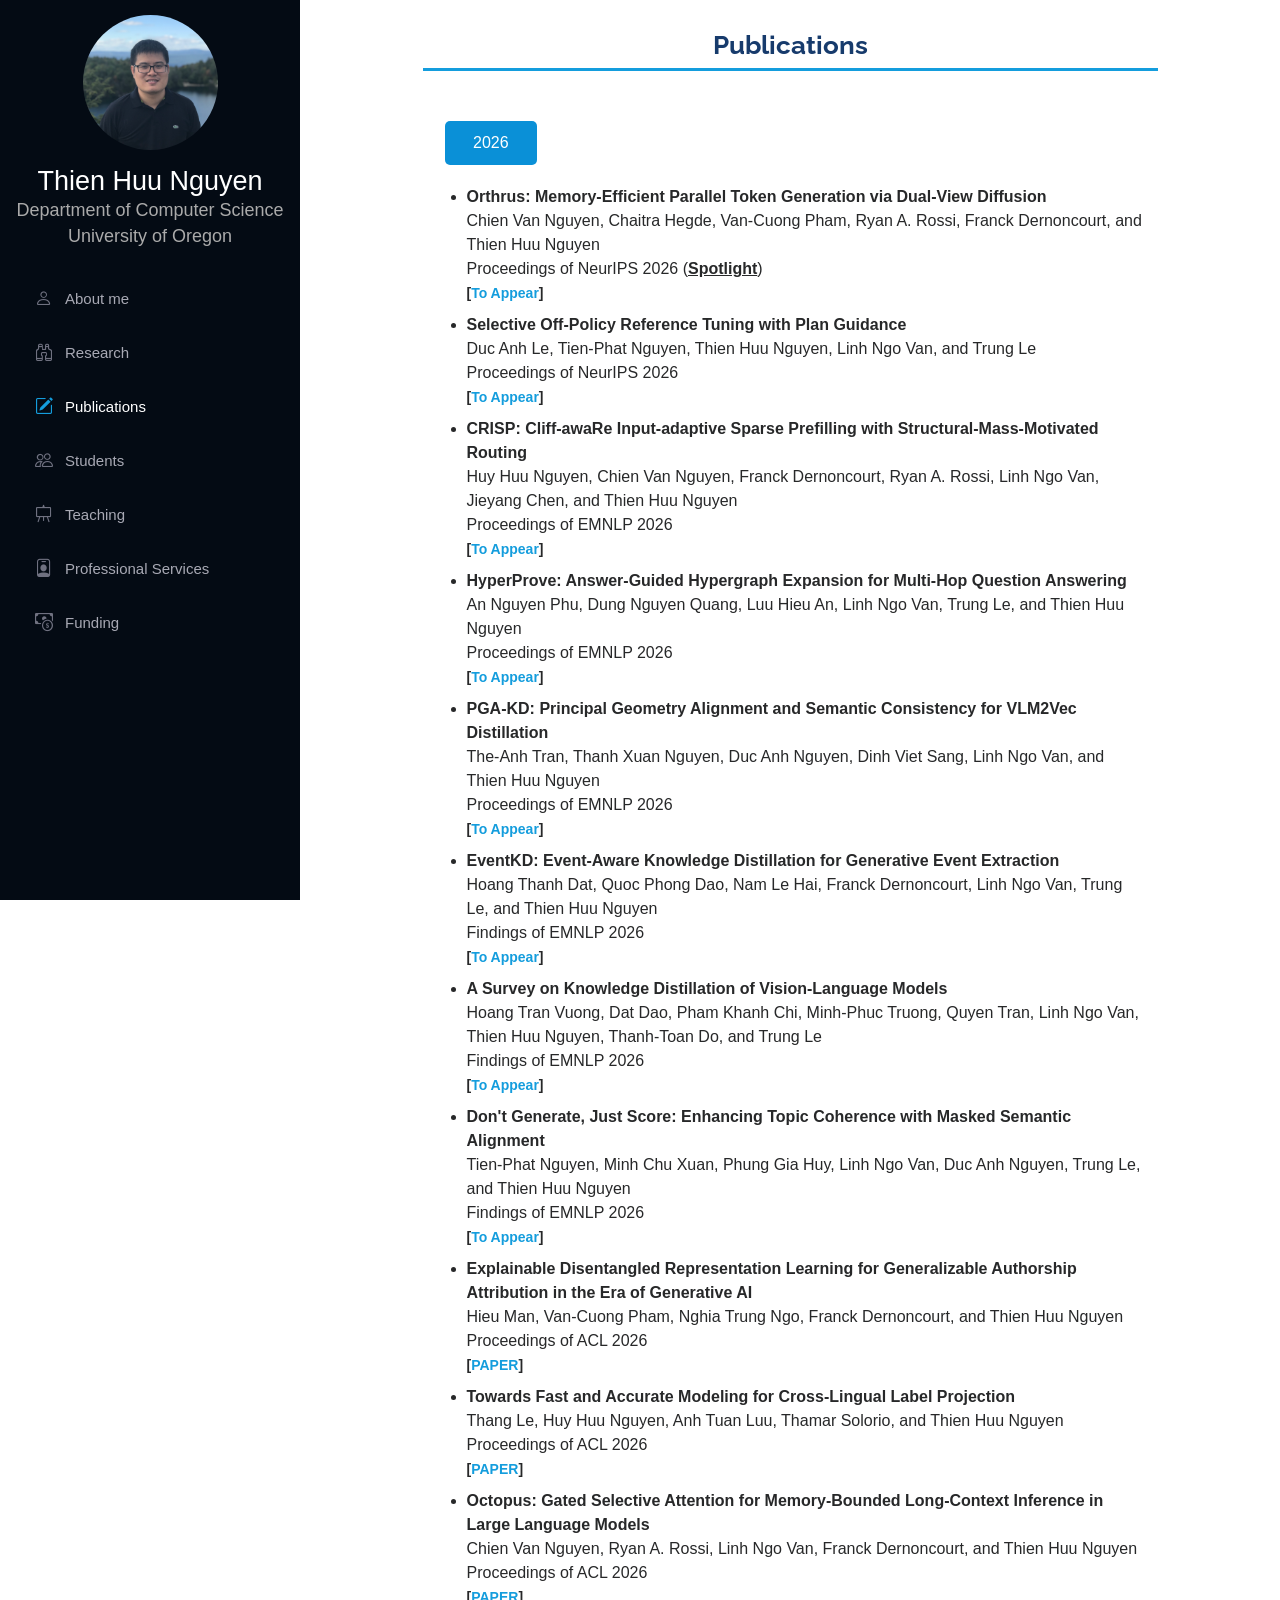
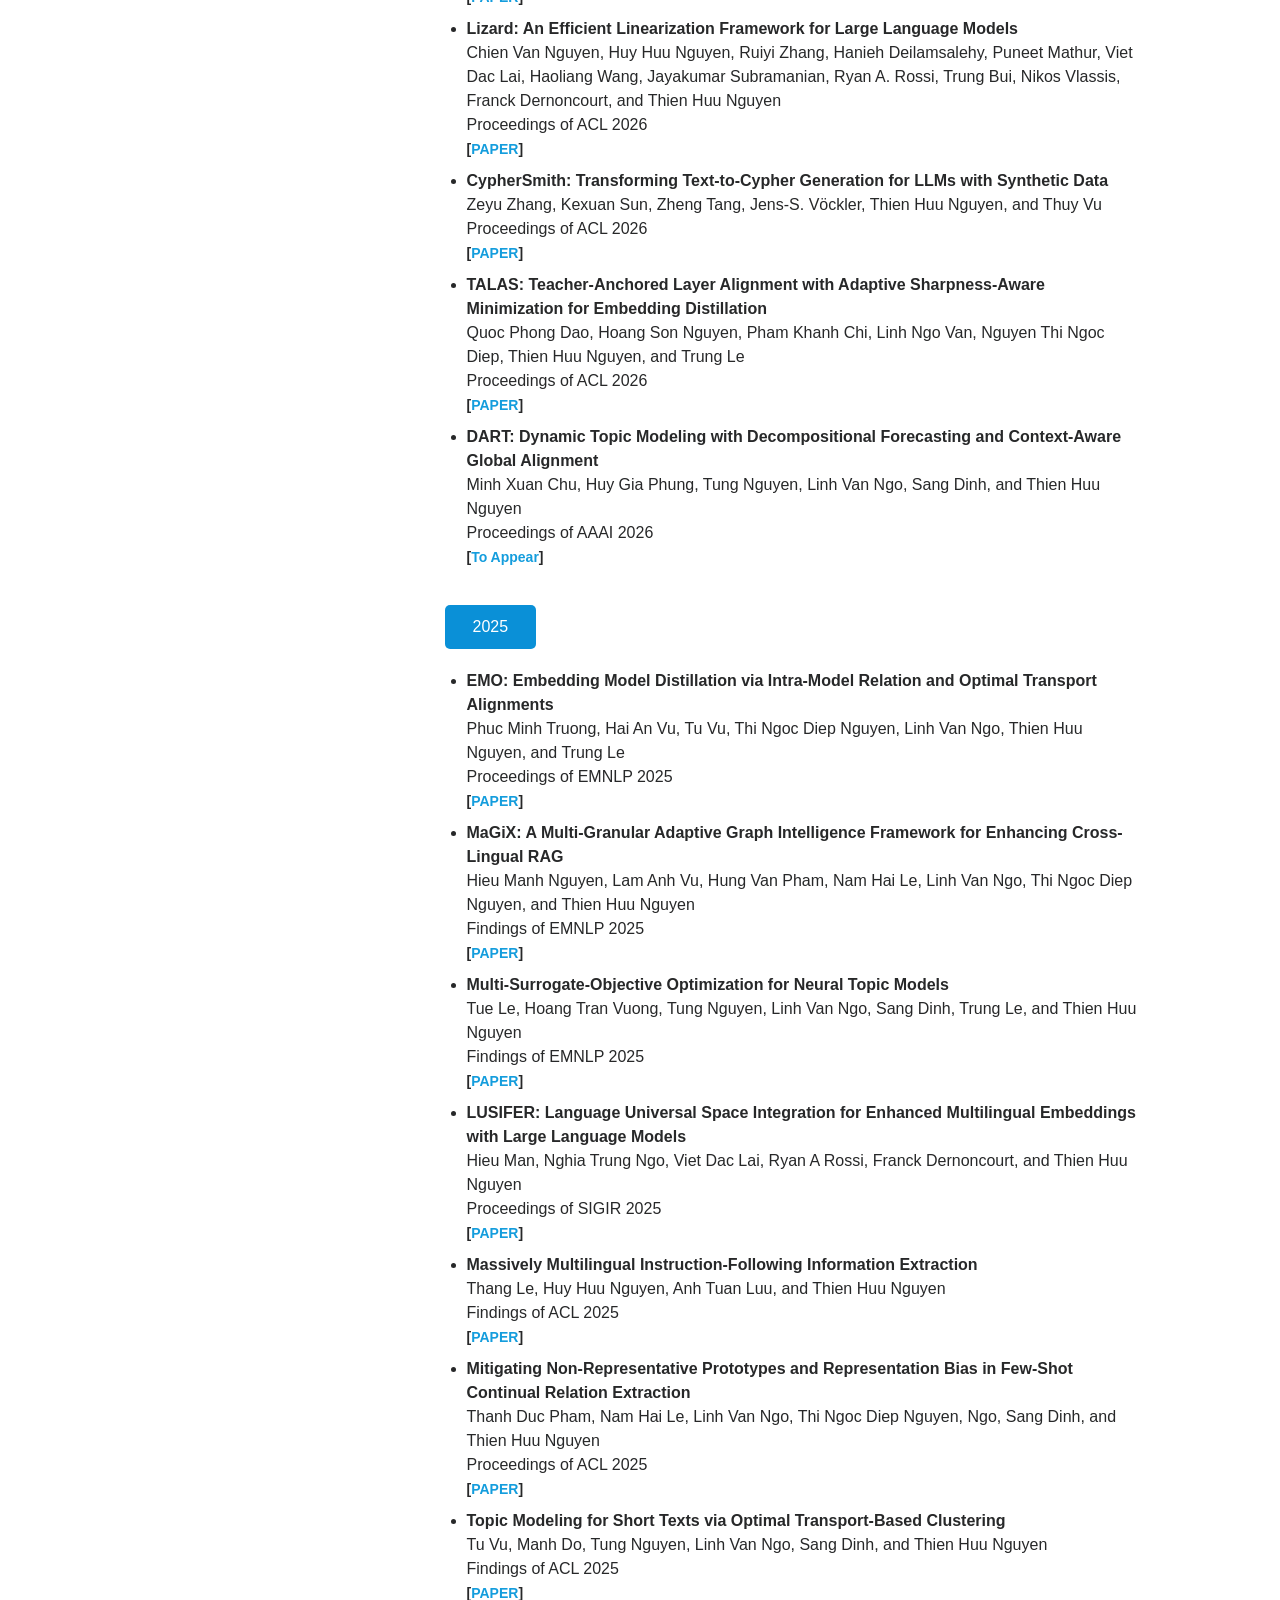
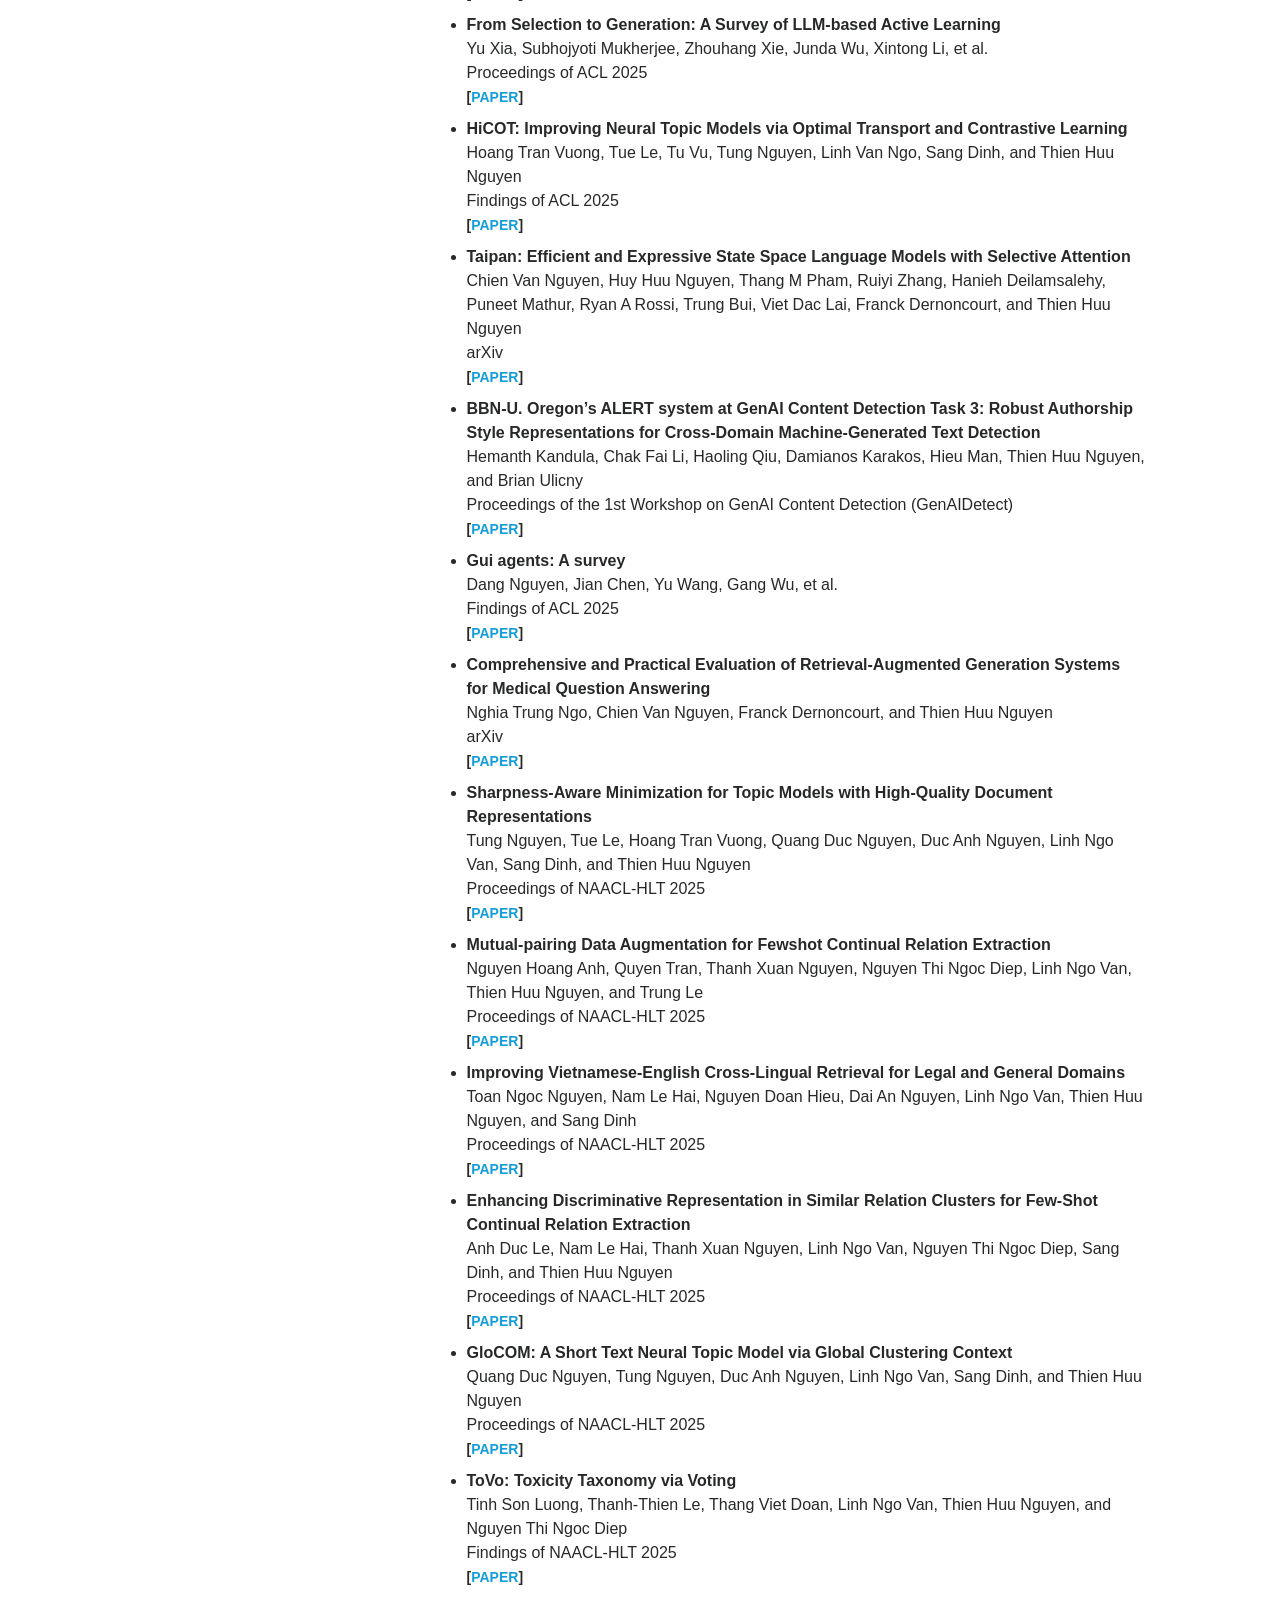
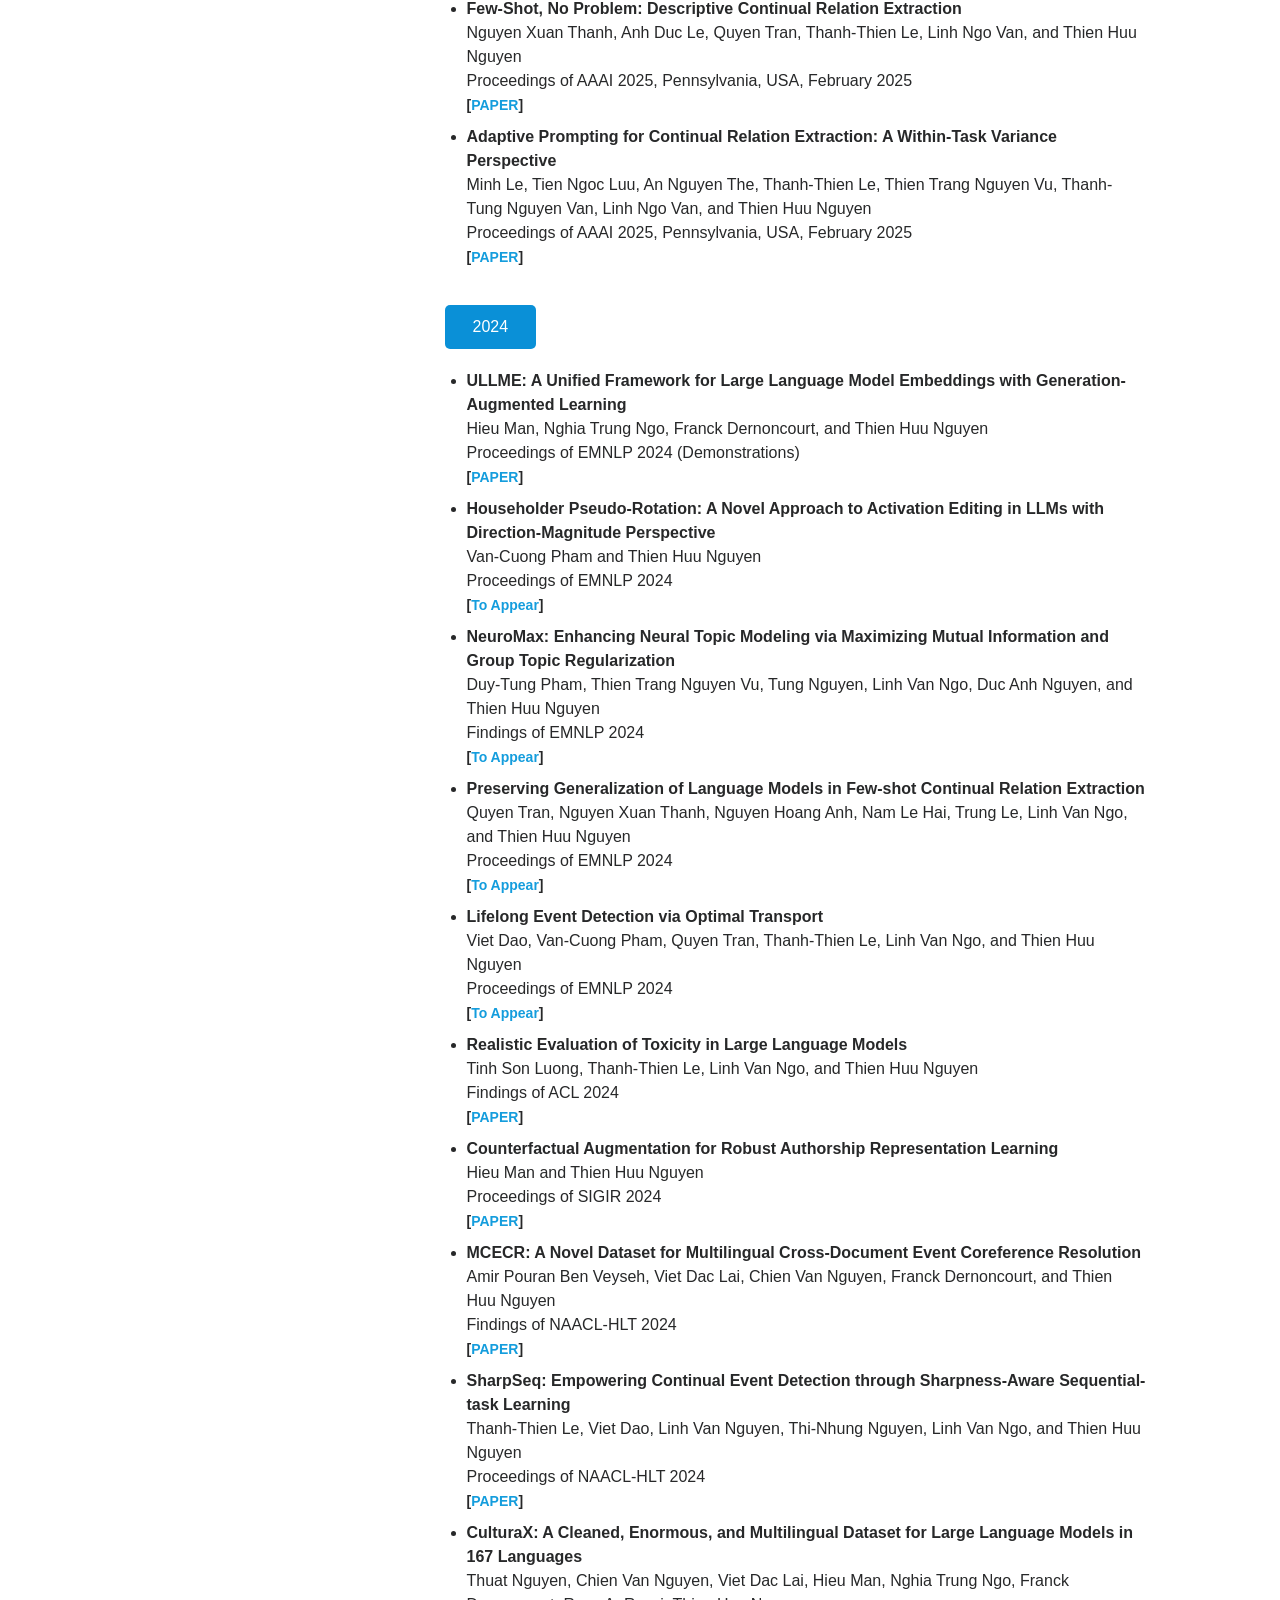
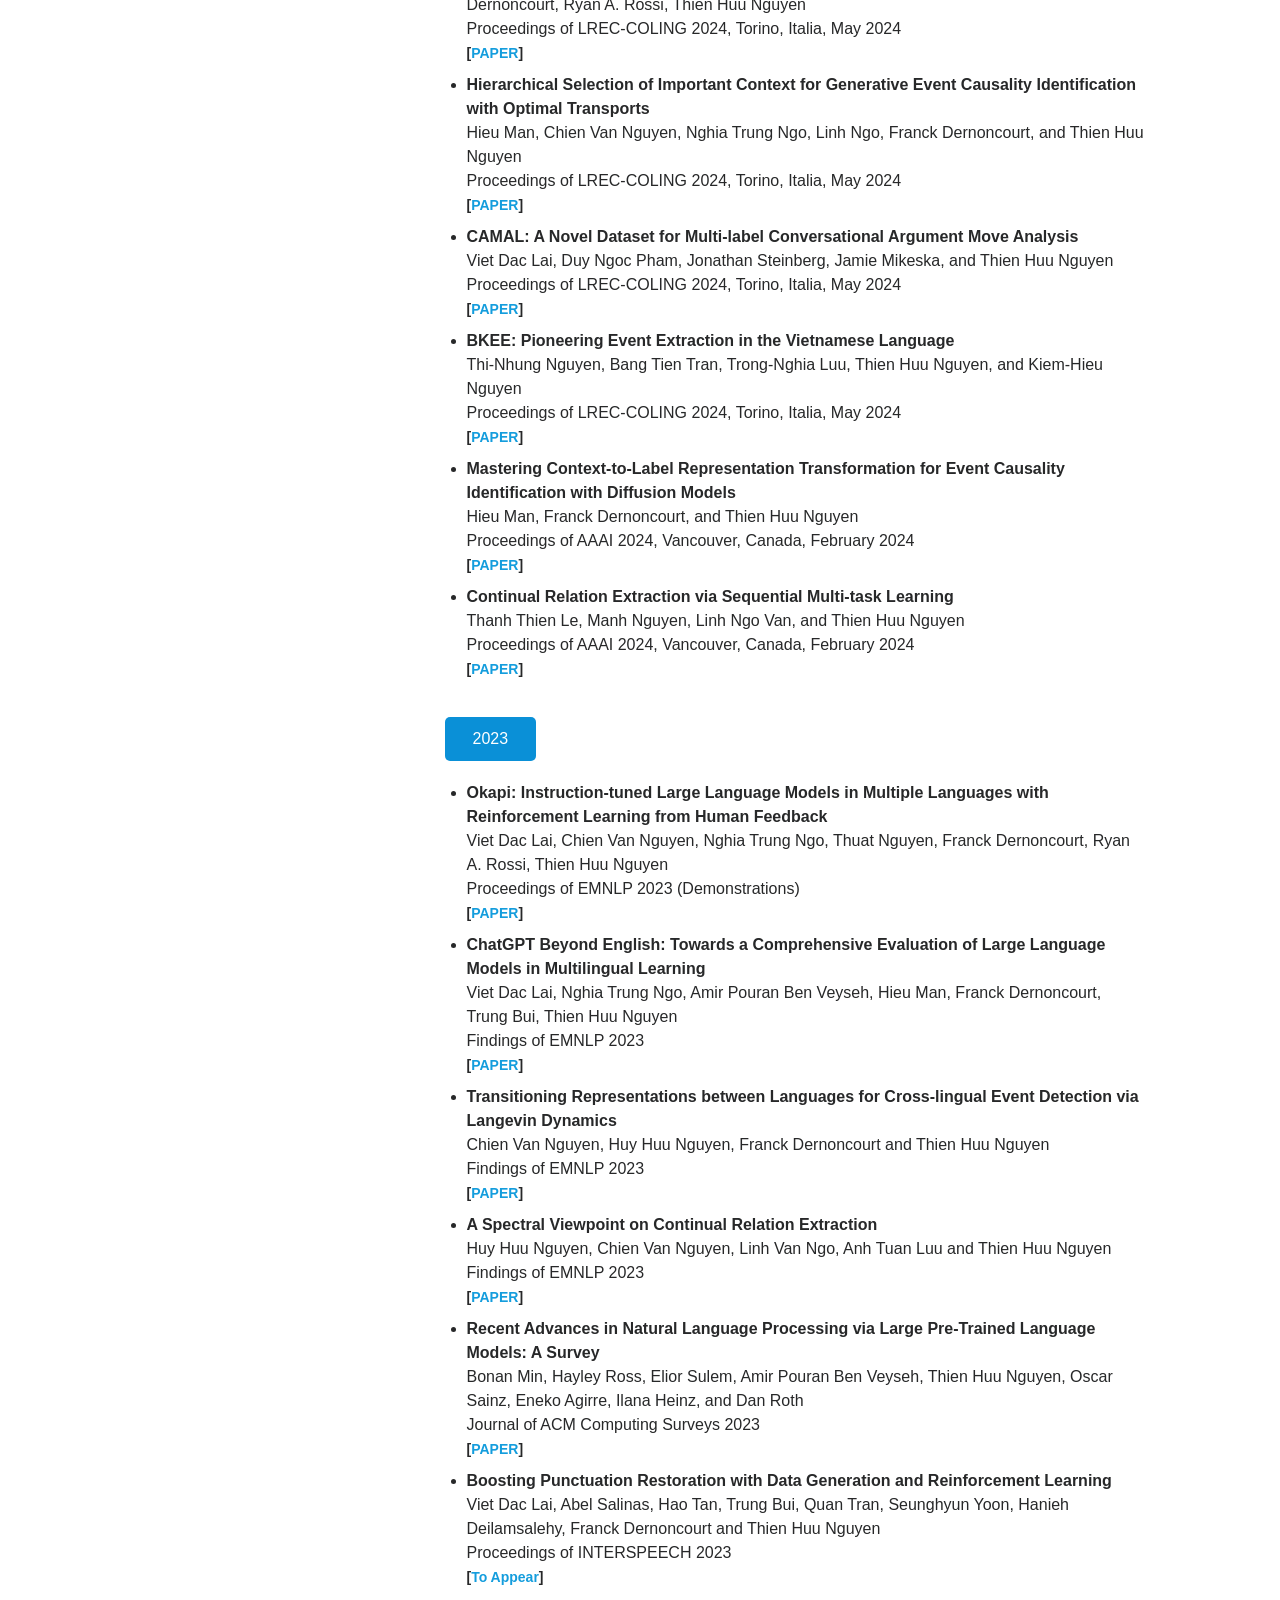
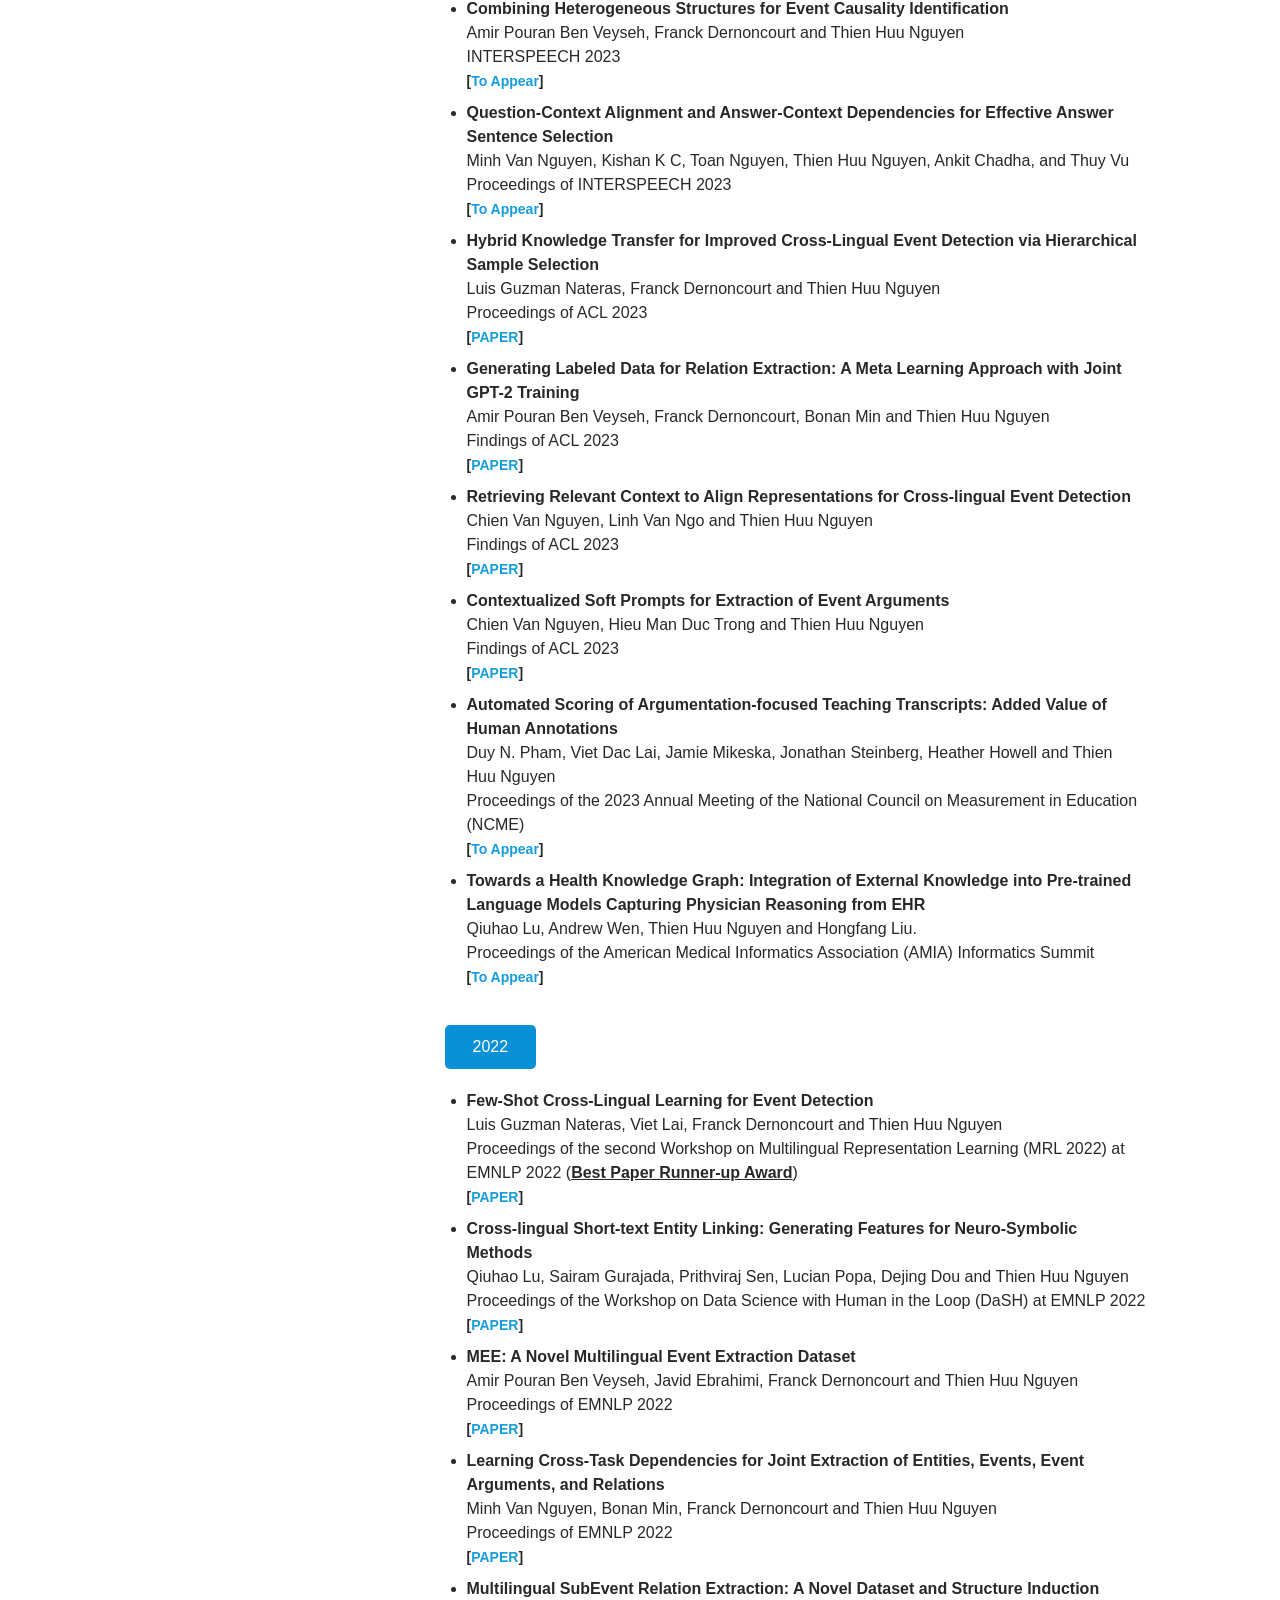
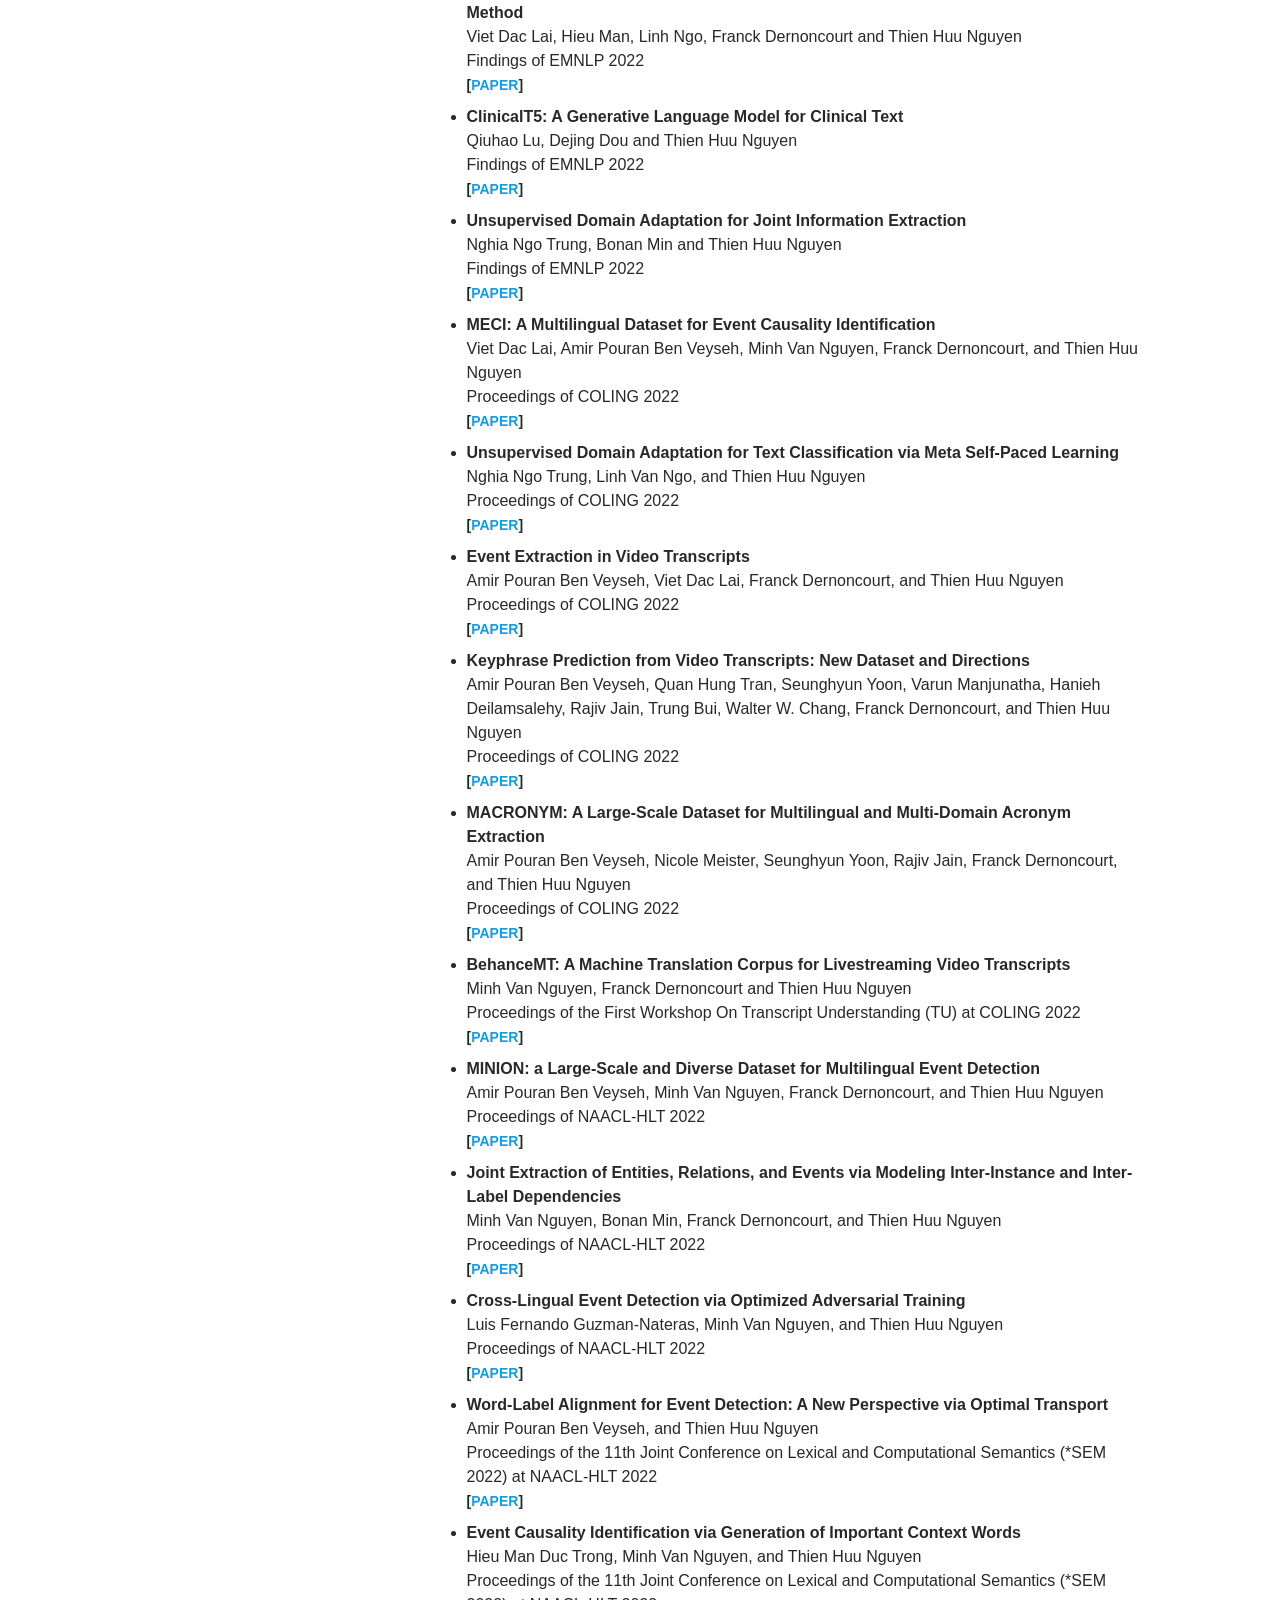
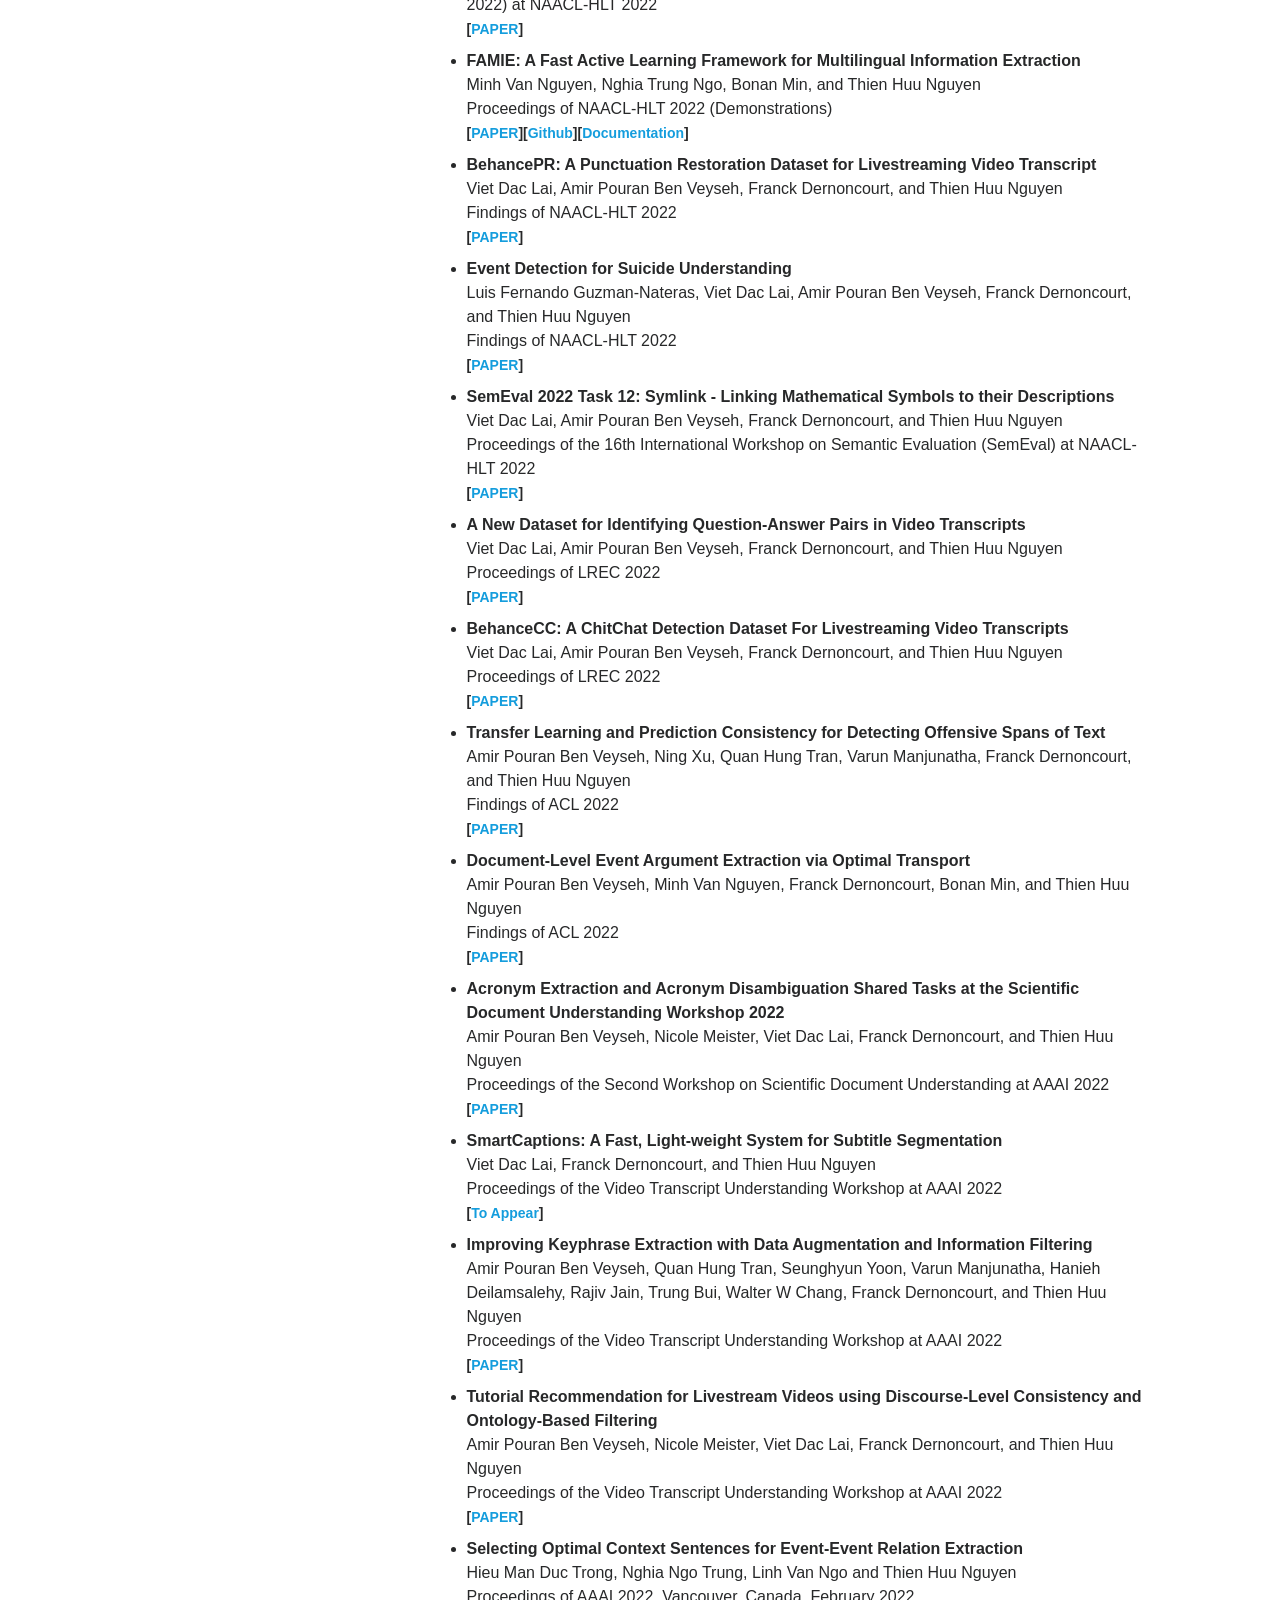
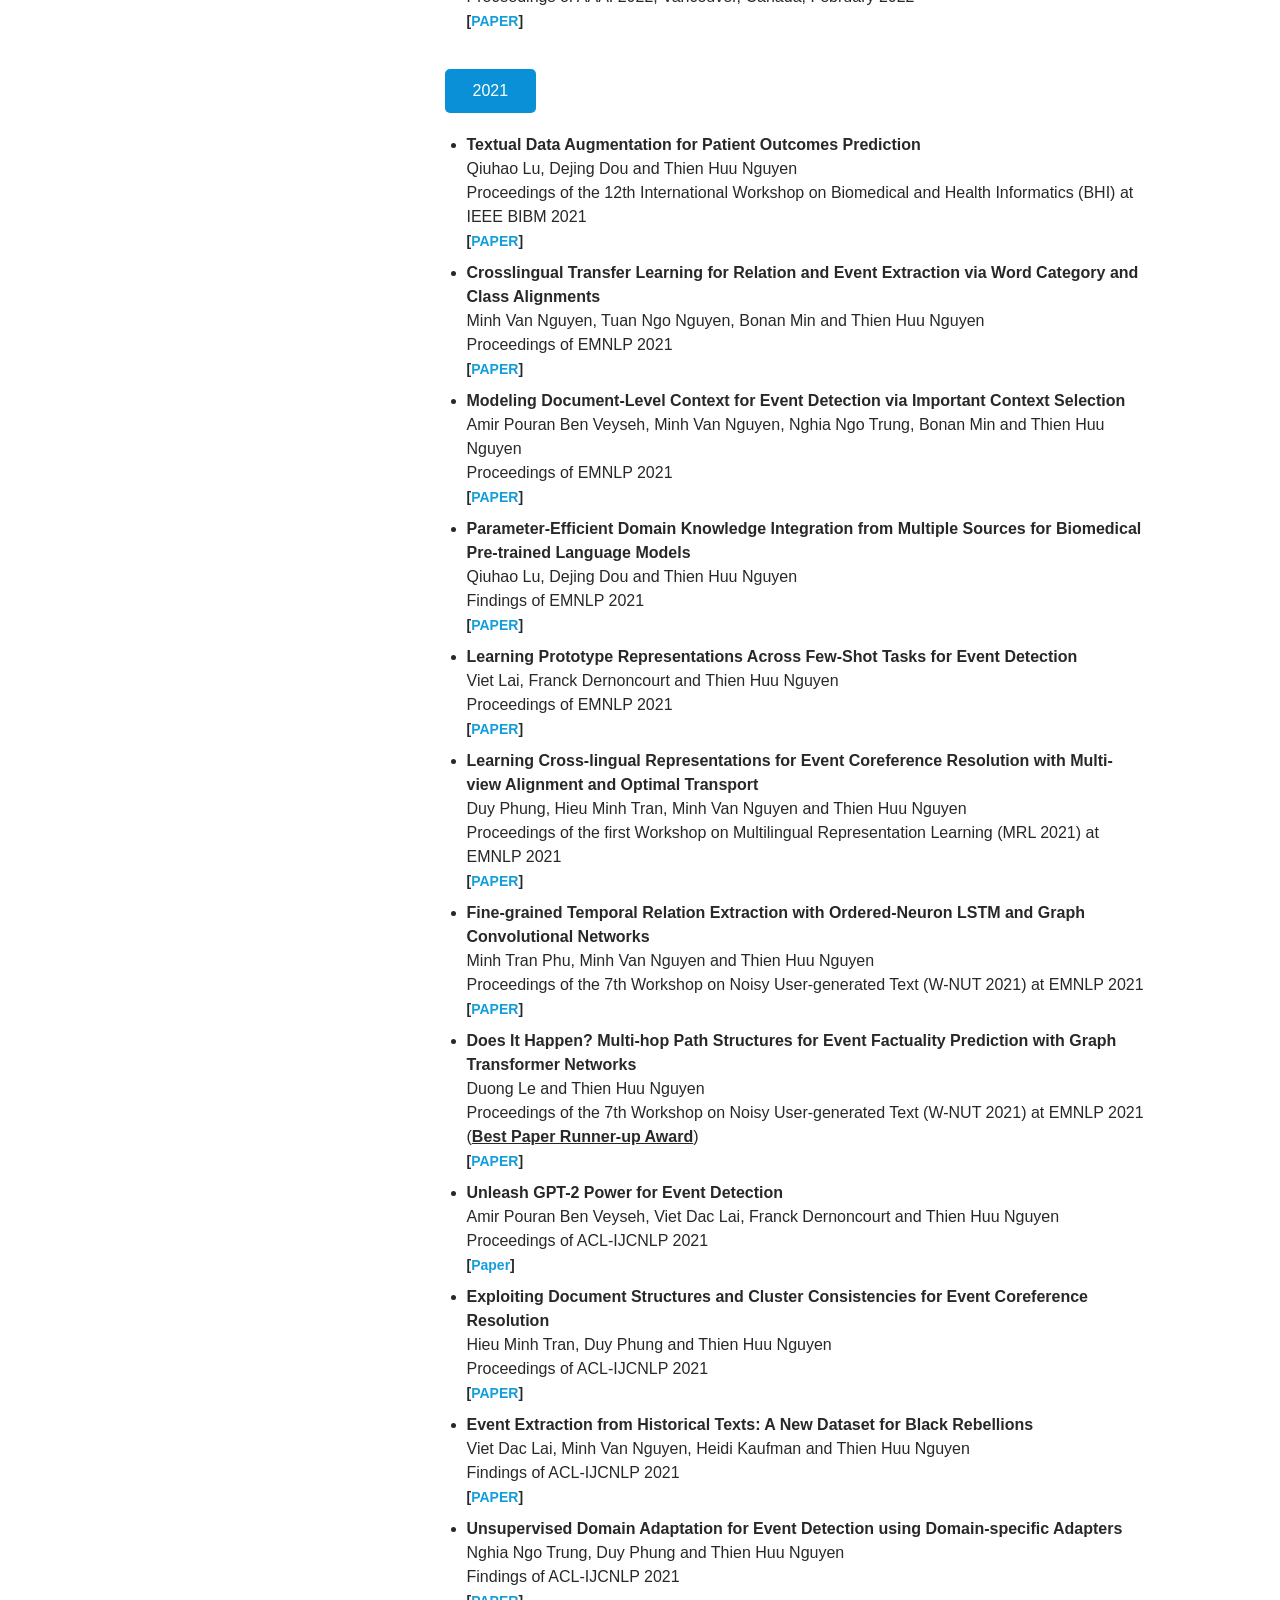
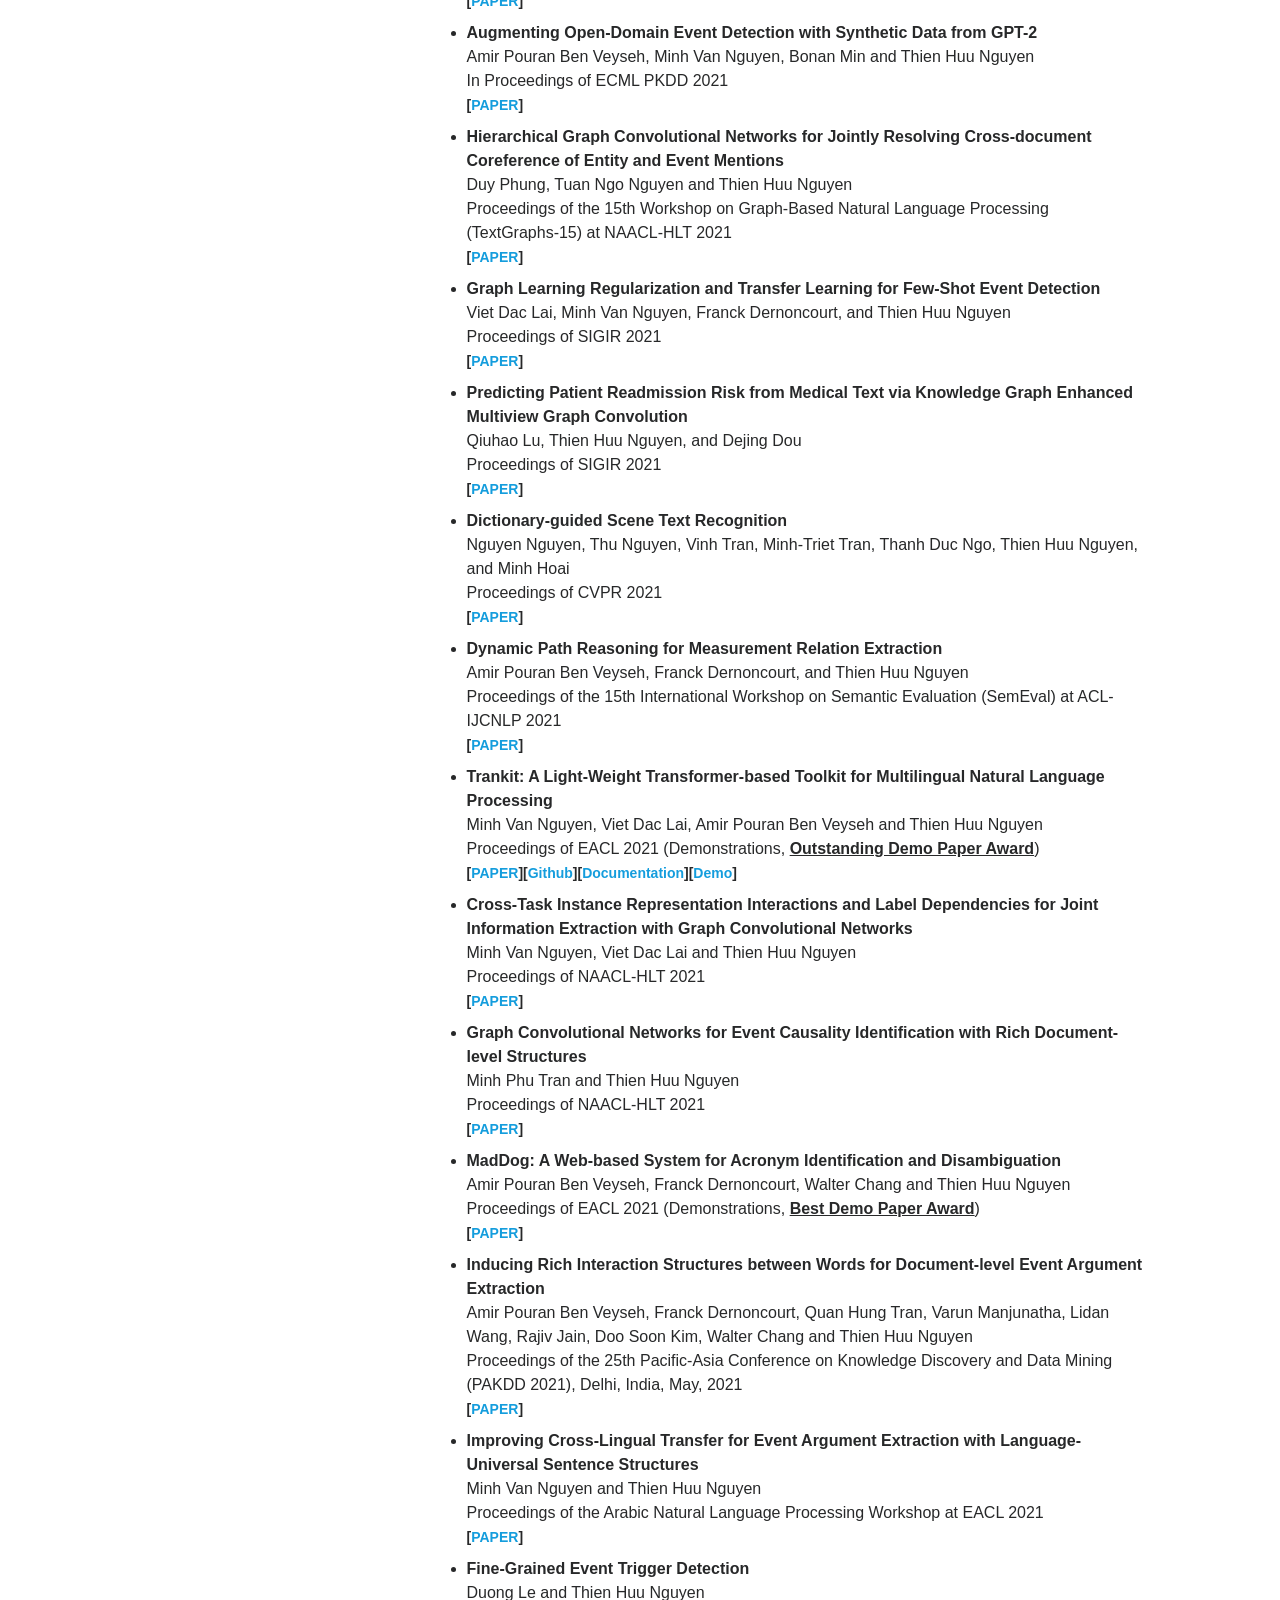
==== publication.html @ 82899be2 "Initial build" ====
<!DOCTYPE html>
<html lang="en">

<head>
  <meta charset="utf-8">
  <meta content="width=device-width, initial-scale=1.0" name="viewport">

  <title>Publications (Thien Huu Nguyen)</title>
  <meta content="Thien Huu Nguyen" name="description">
  <meta content="Thien Huu Nguyen, Thien Huu Nguyen Oregon, Oregon University, University of Oregon, Computer Science, CS Professor, NLP Professor, Natural Language Processing, AI, Artificial Intelligence, ML, Machine Learning, Deep learning, Machine Learning, NLP Teaching" name="keywords">


  <!-- Favicons -->
  <!-- <link href="assets/img/favicon.png" rel="icon">
  <link href="assets/img/apple-touch-icon.png" rel="apple-touch-icon"> -->

  <!-- Google Fonts -->
  <link href="https://fonts.googleapis.com/css?family=Open+Sans:300,300i,400,400i,600,600i,700,700i|Raleway:300,300i,400,400i,500,500i,600,600i,700,700i|Poppins:300,300i,400,400i,500,500i,600,600i,700,700i" rel="stylesheet">

  <!-- Vendor CSS Files -->
  <link href="assets/vendor/aos/aos.css" rel="stylesheet">
  <link href="assets/vendor/bootstrap/css/bootstrap.min.css" rel="stylesheet">
  <link href="assets/vendor/bootstrap-icons/bootstrap-icons.css" rel="stylesheet">
  
  <link href="assets/vendor/glightbox/css/glightbox.min.css" rel="stylesheet">
  <link href="assets/vendor/swiper/swiper-bundle.min.css" rel="stylesheet">


  <!-- Template Main CSS File -->
  <link href="assets/css/style.css" rel="stylesheet">
  <link href="assets/css/style_1.css" rel="stylesheet">
  <link href="assets/css/publication.css" rel="stylesheet">


  <!-- =======================================================
  * Template Name: iPortfolio - v3.9.1
  * Template URL: https://bootstrapmade.com/iportfolio-bootstrap-portfolio-websites-template/
  * Author: BootstrapMade.com
  * License: https://bootstrapmade.com/license/
  ======================================================== -->
</head>

<body>

  <!-- ======= Mobile nav toggle button ======= -->
  <i class="bi bi-list mobile-nav-toggle d-xl-none"></i>

  <!-- ======= Header ======= -->
  <header id="header">
    <div class="d-flex flex-column">

      <div class="profile">
        <img src="assets/thien-img/thien.png" alt="" class="img-fluid rounded-circle">
        <h1><a href="index.html">Thien Huu Nguyen</a></h1>
        <p>
          Department of Computer Science
        </p>
        <p>
          University of Oregon
        </p>
        <!-- <div class="social-links mt-3 text-center">
          <a href="#" class="twitter"><i class="bx bxl-twitter"></i></a>
          <a href="#" class="facebook"><i class="bx bxl-facebook"></i></a>
          <a href="#" class="instagram"><i class="bx bxl-instagram"></i></a>
          <a href="#" class="google-plus"><i class="bx bxl-skype"></i></a>
          <a href="#" class="linkedin"><i class="bx bxl-linkedin"></i></a>
        </div> -->
      </div>

      <nav id="navbar" class="nav-menu navbar pt-lg-4">
        <ul>
          <!-- <li><a href="#hero" class="nav-link scrollto active"><i class="bx bx-home"></i> <span>Home</span></a></li> -->
          <li><a href="index.html" class="nav-link scrollto "><i class="bi bi-person"></i> <span>About me</span></a></li>
          <!--
          <li><a href="news.html" class="nav-link "><i class="bi bi-newspaper"></i> <span>News</span></a></li>
          -->
          <li><a href="index.html#research" class="nav-link scrollto"><i class="bi bi-binoculars"></i> <span>Research</span></a></li>
          <!-- <li><a href="#research" class="nav-link scrollto"><i class="bi bi-book"></i> <span>Research</span></a></li> -->
          <li><a href="publication.html" class="nav-link active"><i class="bi bi-pencil-square"></i> <span>Publications</span></a></li>
          <li><a href="index.html#student" class="nav-link scrollto "><i class="bi bi-people"></i> <span>Students</span></a></li>
          <li><a href="index.html#teaching" class="nav-link scrollto "><i class="bi bi-easel"></i> <span>Teaching</span></a></li>
          <li><a href="index.html#service" class="nav-link scrollto "><i class="bi bi-person-badge"></i> <span>Professional Services </span></a></li>
          <li><a href="funding.html" class="nav-link "><i class="bi bi-cash-coin"></i> <span>Funding </span></a></li>
          <!-- <li><a href="http://nlp.uoregon.edu/" class="nav-link " target="_blank"><i class="bi bi-chat-square-text"></i> <span>NLP Group</span></a></li> -->
          <!--
          <li><a href="https://anoperson.github.io/UONLP-ReadingGroup/" class="nav-link " target="_blank"><i class="bi bi-book-half"></i> <span>NLP Reading Group</span></a></li>
          -->

          
          
        </ul>
      </nav><!-- .nav-menu -->
    </div>
  </header><!-- End Header -->

  <!-- ======= Hero Section ======= -->
  <!-- <section id="hero" class="d-flex flex-column justify-content-center align-items-center">
    <div class="hero-container" data-aos="fade-in">
      <h1>Alex Smith</h1>
      <p>I'm <span class="typed" data-typed-items="Designer, Developer, Freelancer, Photographer"></span></span>
    </div>
  </section> --><!-- End Hero -->

  <main id="main">
    
    <!-- ======= Publication Section ======= -->
    <section id="publication-section" class="publication-section">
      <div class="container col-9" data-aos="fade-up">

        <div class="section-title publication-section-title row text-center">
          <h2>Publications</h2>
        </div>

        <div class="row">
        
        <div class="publication-year">
            <span>2026</span>
          </div>
        
        <div class="publication-paper">
            <ul>
            
            <li><b>Orthrus: Memory-Efficient Parallel Token Generation via Dual-View Diffusion</b><br>
               Chien Van Nguyen, Chaitra Hegde, Van-Cuong Pham, Ryan A. Rossi, Franck Dernoncourt, and Thien Huu Nguyen<br>
               Proceedings of NeurIPS 2026 (<u><b>Spotlight</b></u>)<br>
			  <b><small>
   			  [<a target="_blank" href="">To Appear</a>] &nbsp &nbsp
   			  </small></b>
            </li>
            
            <li><b>Selective Off-Policy Reference Tuning with Plan Guidance</b><br>
               Duc Anh Le, Tien-Phat Nguyen, Thien Huu Nguyen, Linh Ngo Van, and Trung Le<br>
               Proceedings of NeurIPS 2026<br>
			  <b><small>
   			  [<a target="_blank" href="">To Appear</a>] &nbsp &nbsp
   			  </small></b>
            </li>
            
            <li><b>CRISP: Cliff-awaRe Input-adaptive Sparse Prefilling with Structural-Mass-Motivated Routing</b><br>
               Huy Huu Nguyen, Chien Van Nguyen, Franck Dernoncourt, Ryan A. Rossi, Linh Ngo Van, Jieyang Chen, and Thien Huu Nguyen<br>
               Proceedings of EMNLP 2026<br>
			  <b><small>
   			  [<a target="_blank" href="">To Appear</a>] &nbsp &nbsp
   			  </small></b>
            </li>
            
            <li><b>HyperProve: Answer-Guided Hypergraph Expansion for Multi-Hop Question Answering</b><br>
               An Nguyen Phu, Dung Nguyen Quang, Luu Hieu An, Linh Ngo Van, Trung Le, and Thien Huu Nguyen<br>
               Proceedings of EMNLP 2026<br>
			  <b><small>
   			  [<a target="_blank" href="">To Appear</a>] &nbsp &nbsp
   			  </small></b>
            </li>
            
            <li><b>PGA-KD: Principal Geometry Alignment and Semantic Consistency for VLM2Vec Distillation</b><br>
               The-Anh Tran, Thanh Xuan Nguyen, Duc Anh Nguyen, Dinh Viet Sang, Linh Ngo Van, and Thien Huu Nguyen<br>
               Proceedings of EMNLP 2026<br>
			  <b><small>
   			  [<a target="_blank" href="">To Appear</a>] &nbsp &nbsp
   			  </small></b>
            </li>
            
            <li><b>EventKD: Event-Aware Knowledge Distillation for Generative Event Extraction</b><br>
               Hoang Thanh Dat, Quoc Phong Dao, Nam Le Hai, Franck Dernoncourt, Linh Ngo Van, Trung Le, and Thien Huu Nguyen<br>
               Findings of EMNLP 2026<br>
			  <b><small>
   			  [<a target="_blank" href="">To Appear</a>] &nbsp &nbsp
   			  </small></b>
            </li>
            
            <li><b>A Survey on Knowledge Distillation of Vision-Language Models</b><br>
               Hoang Tran Vuong, Dat Dao, Pham Khanh Chi, Minh-Phuc Truong, Quyen Tran, Linh Ngo Van, Thien Huu Nguyen, Thanh-Toan Do, and Trung Le<br>
               Findings of EMNLP 2026<br>
			  <b><small>
   			  [<a target="_blank" href="">To Appear</a>] &nbsp &nbsp
   			  </small></b>
            </li>
            
            <li><b>Don't Generate, Just Score: Enhancing Topic Coherence with Masked Semantic Alignment</b><br>
               Tien-Phat Nguyen, Minh Chu Xuan, Phung Gia Huy, Linh Ngo Van, Duc Anh Nguyen, Trung Le, and Thien Huu Nguyen<br>
               Findings of EMNLP 2026<br>
			  <b><small>
   			  [<a target="_blank" href="">To Appear</a>] &nbsp &nbsp
   			  </small></b>
            </li>
            
            <li><b>Explainable Disentangled Representation Learning for Generalizable Authorship Attribution in the Era of Generative AI</b><br>
               Hieu Man, Van-Cuong Pham, Nghia Trung Ngo, Franck Dernoncourt, and Thien Huu Nguyen<br>
               Proceedings of ACL 2026<br>
			  <b><small>
   			  [<a target="_blank" href="https://aclanthology.org/2026.acl-long.2018.pdf">PAPER</a>] &nbsp &nbsp
   			  </small></b>
            </li>
            
            <li><b>Towards Fast and Accurate Modeling for Cross-Lingual Label Projection</b><br>
               Thang Le, Huy Huu Nguyen, Anh Tuan Luu, Thamar Solorio, and Thien Huu Nguyen<br>
               Proceedings of ACL 2026<br>
			  <b><small>
   			  [<a target="_blank" href="https://aclanthology.org/2026.acl-long.1817.pdf">PAPER</a>] &nbsp &nbsp
   			  </small></b>
            </li>
            
            <li><b>Octopus: Gated Selective Attention for Memory-Bounded Long-Context Inference in Large Language Models</b><br>
               Chien Van Nguyen, Ryan A. Rossi, Linh Ngo Van, Franck Dernoncourt, and Thien Huu Nguyen<br>
               Proceedings of ACL 2026<br>
			  <b><small>
   			  [<a target="_blank" href="https://aclanthology.org/2026.acl-long.1631.pdf">PAPER</a>] &nbsp &nbsp
   			  </small></b>
            </li>
            
            <li><b>Lizard: An Efficient Linearization Framework for Large Language Models</b><br>
               Chien Van Nguyen, Huy Huu Nguyen, Ruiyi Zhang, Hanieh Deilamsalehy, Puneet Mathur, Viet Dac Lai, Haoliang Wang, Jayakumar Subramanian, Ryan A. Rossi, Trung Bui, Nikos Vlassis, Franck Dernoncourt, and Thien Huu Nguyen<br>
               Proceedings of ACL 2026<br>
			  <b><small>
   			  [<a target="_blank" href="https://aclanthology.org/2026.acl-long.1613.pdf">PAPER</a>] &nbsp &nbsp
   			  </small></b>
            </li>
            
            <li><b>CypherSmith: Transforming Text-to-Cypher Generation for LLMs with Synthetic Data</b><br>
               Zeyu Zhang, Kexuan Sun, Zheng Tang, Jens-S. Vöckler, Thien Huu Nguyen, and Thuy Vu<br>
               Proceedings of ACL 2026<br>
			  <b><small>
   			  [<a target="_blank" href="https://aclanthology.org/2026.acl-long.1601.pdf">PAPER</a>] &nbsp &nbsp
   			  </small></b>
            </li>
            
            <li><b>TALAS: Teacher-Anchored Layer Alignment with Adaptive Sharpness-Aware Minimization for Embedding Distillation</b><br>
               Quoc Phong Dao, Hoang Son Nguyen, Pham Khanh Chi, Linh Ngo Van, Nguyen Thi Ngoc Diep, Thien Huu Nguyen, and Trung Le<br>
               Proceedings of ACL 2026<br>
			  <b><small>
   			  [<a target="_blank" href="https://aclanthology.org/2026.acl-long.1509.pdf">PAPER</a>] &nbsp &nbsp
   			  </small></b>
            </li>
            
            <li><b>DART: Dynamic Topic Modeling with Decompositional Forecasting and Context-Aware Global Alignment</b><br>
               Minh Xuan Chu, Huy Gia Phung, Tung Nguyen, Linh Van Ngo, Sang Dinh, and Thien Huu Nguyen<br>
               Proceedings of AAAI 2026<br>
			  <b><small>
   			  [<a target="_blank" href="">To Appear</a>] &nbsp &nbsp
   			  </small></b>
            </li>
            
            </ul>
        
        <div class="publication-year">
            <span>2025</span>
          </div>
        
        <div class="publication-paper">
            <ul>
            
            <li><b>EMO: Embedding Model Distillation via Intra-Model Relation and Optimal Transport Alignments</b><br>
               Phuc Minh Truong, Hai An Vu, Tu Vu, Thi Ngoc Diep Nguyen, Linh Van Ngo, Thien Huu Nguyen, and Trung Le<br>
               Proceedings of EMNLP 2025<br>
               <b><small>
   			  [<a target="_blank" href="https://aclanthology.org/2025.emnlp-main.385.pdf">PAPER</a>] &nbsp &nbsp
   			  </small></b>
               </li>
            
            <li><b>MaGiX: A Multi-Granular Adaptive Graph Intelligence Framework for Enhancing Cross-Lingual RAG</b><br>
               Hieu Manh Nguyen, Lam Anh Vu, Hung Van Pham, Nam Hai Le, Linh Van Ngo, Thi
Ngoc Diep Nguyen, and Thien Huu Nguyen<br>
               Findings of EMNLP 2025<br>
               <b><small>
   			  [<a target="_blank" href="https://aclanthology.org/2025.findings-emnlp.279.pdf">PAPER</a>] &nbsp &nbsp
   			  </small></b>
               </li>
            
            <li><b>Multi-Surrogate-Objective Optimization for Neural Topic Models</b><br>
               Tue Le, Hoang Tran Vuong, Tung Nguyen, Linh Van Ngo, Sang Dinh, Trung Le, and Thien Huu Nguyen<br>
               Findings of EMNLP 2025<br>
               <b><small>
   			  [<a target="_blank" href="https://aclanthology.org/2025.findings-emnlp.9.pdf">PAPER</a>] &nbsp &nbsp
   			  </small></b>
               </li>
            
            <li><b>LUSIFER: Language Universal Space Integration for Enhanced Multilingual Embeddings with Large Language Models</b><br>
               Hieu Man, Nghia Trung Ngo, Viet Dac Lai, Ryan A Rossi, Franck Dernoncourt, and Thien Huu Nguyen<br>
               Proceedings of SIGIR 2025<br>
               <b><small>
   			  [<a target="_blank" href="https://arxiv.org/pdf/2501.00874">PAPER</a>] &nbsp &nbsp
   			  </small></b>
               </li>
            
            <li><b>Massively Multilingual Instruction-Following Information Extraction</b><br>
               Thang Le, Huy Huu Nguyen, Anh Tuan Luu, and Thien Huu Nguyen<br>
               Findings of ACL 2025<br>
               <b><small>
   			  [<a target="_blank" href="">PAPER</a>] &nbsp &nbsp
   			  </small></b>
               </li>
            
            <li><b>Mitigating Non-Representative Prototypes and Representation Bias in Few-Shot Continual Relation Extraction</b><br>
               Thanh Duc Pham, Nam Hai Le, Linh Van Ngo, Thi Ngoc Diep Nguyen, Ngo, Sang Dinh, and Thien Huu Nguyen<br>
               Proceedings of ACL 2025<br>
               <b><small>
   			  [<a target="_blank" href="">PAPER</a>] &nbsp &nbsp
   			  </small></b>
               </li>
            
            <li><b>Topic Modeling for Short Texts via Optimal Transport-Based Clustering</b><br>
               Tu Vu, Manh Do, Tung Nguyen, Linh Van Ngo, Sang Dinh, and Thien Huu Nguyen<br>
               Findings of ACL 2025<br>
               <b><small>
   			  [<a target="_blank" href="">PAPER</a>] &nbsp &nbsp
   			  </small></b>
               </li>
               
               <li><b>From Selection to Generation: A Survey of LLM-based Active Learning</b><br>
               Yu Xia, Subhojyoti Mukherjee, Zhouhang Xie, Junda Wu, Xintong Li, et al.<br>
               Proceedings of ACL 2025<br>
               <b><small>
   			  [<a target="_blank" href="">PAPER</a>] &nbsp &nbsp
   			  </small></b>
               </li>
            
            <li><b>HiCOT: Improving Neural Topic Models via Optimal Transport and Contrastive Learning</b><br>
               Hoang Tran Vuong, Tue Le, Tu Vu, Tung Nguyen, Linh Van Ngo, Sang Dinh, and Thien Huu Nguyen<br>
               Findings of ACL 2025<br>
               <b><small>
   			  [<a target="_blank" href="">PAPER</a>] &nbsp &nbsp
   			  </small></b>
               </li> 
            
            <li><b>Taipan: Efficient and Expressive State Space Language Models with Selective Attention</b><br>
               Chien Van Nguyen, Huy Huu Nguyen, Thang M Pham, Ruiyi Zhang, Hanieh Deilamsalehy, Puneet Mathur, Ryan A Rossi, Trung Bui, Viet Dac Lai, Franck Dernoncourt, and Thien Huu Nguyen<br>
               arXiv<br>
               <b><small>
   			  [<a target="_blank" href="https://arxiv.org/pdf/2410.18572">PAPER</a>] &nbsp &nbsp
   			  </small></b>
               </li>
            
            <li><b>BBN-U. Oregon’s ALERT system at GenAI Content Detection Task 3: Robust Authorship Style Representations for Cross-Domain Machine-Generated Text Detection</b><br>
               Hemanth Kandula, Chak Fai Li, Haoling Qiu, Damianos Karakos, Hieu Man, Thien Huu Nguyen, and Brian Ulicny<br>
               Proceedings of the 1st Workshop on GenAI Content Detection (GenAIDetect)<br>
               <b><small>
   			  [<a target="_blank" href="https://aclanthology.org/2025.genaidetect-1.42.pdf">PAPER</a>] &nbsp &nbsp
   			  </small></b>
               </li>
            
            <li><b>Gui agents: A survey</b><br>
               Dang Nguyen, Jian Chen, Yu Wang, Gang Wu, et al.<br>
               Findings of ACL 2025<br>
               <b><small>
   			  [<a target="_blank" href="">PAPER</a>] &nbsp &nbsp
   			  </small></b>
               </li>
               
            <li><b>Comprehensive and Practical Evaluation of Retrieval-Augmented Generation Systems for Medical Question Answering</b><br>
               Nghia Trung Ngo, Chien Van Nguyen, Franck Dernoncourt, and Thien Huu Nguyen<br>
               arXiv<br>
               <b><small>
   			  [<a target="_blank" href="https://arxiv.org/pdf/2411.09213?">PAPER</a>] &nbsp &nbsp
   			  </small></b>
               </li>
          
          	<li><b>Sharpness-Aware Minimization for Topic Models with High-Quality Document Representations</b><br>
               Tung Nguyen, Tue Le, Hoang Tran Vuong, Quang Duc Nguyen, Duc Anh Nguyen, Linh Ngo Van, Sang Dinh, and Thien Huu Nguyen <br>
               Proceedings of NAACL-HLT 2025<br>
               <b><small>
   			  [<a target="_blank" href="">PAPER</a>] &nbsp &nbsp
   			  </small></b>
               </li>
            
          	<li><b>Mutual-pairing Data Augmentation for Fewshot Continual Relation Extraction</b><br>
               Nguyen Hoang Anh, Quyen Tran, Thanh Xuan Nguyen, Nguyen Thi Ngoc Diep, Linh Ngo Van, Thien Huu Nguyen, and Trung Le<br>
               Proceedings of NAACL-HLT 2025<br>
               <b><small>
   			  [<a target="_blank" href="">PAPER</a>] &nbsp &nbsp
   			  </small></b>
               </li>
        
          	<li><b>Improving Vietnamese-English Cross-Lingual Retrieval for Legal and General Domains</b><br>
               Toan Ngoc Nguyen, Nam Le Hai, Nguyen Doan Hieu, Dai An Nguyen, Linh Ngo Van, Thien Huu Nguyen, and Sang Dinh<br>
               Proceedings of NAACL-HLT 2025<br>
               <b><small>
   			  [<a target="_blank" href="">PAPER</a>] &nbsp &nbsp
   			  </small></b>
               </li>
           
          	<li><b>Enhancing Discriminative Representation in Similar Relation Clusters for Few-Shot Continual Relation Extraction</b><br>
               Anh Duc Le, Nam Le Hai, Thanh Xuan Nguyen, Linh Ngo Van, Nguyen Thi Ngoc Diep, Sang Dinh, and Thien Huu Nguyen<br>
               Proceedings of NAACL-HLT 2025<br>
               <b><small>
   			  [<a target="_blank" href="">PAPER</a>] &nbsp &nbsp
   			  </small></b>
               </li>
            
          	<li><b>GloCOM: A Short Text Neural Topic Model via Global Clustering Context</b><br>
               Quang Duc Nguyen, Tung Nguyen, Duc Anh Nguyen, Linh Ngo Van, Sang Dinh, and Thien Huu Nguyen<br>
               Proceedings of NAACL-HLT 2025<br>
               <b><small>
   			  [<a target="_blank" href="">PAPER</a>] &nbsp &nbsp
   			  </small></b>
               </li>
          
          	<li><b>ToVo: Toxicity Taxonomy via Voting</b><br>
               Tinh Son Luong, Thanh-Thien Le, Thang Viet Doan, Linh Ngo Van, Thien Huu Nguyen, and Nguyen Thi Ngoc Diep<br>
               Findings of NAACL-HLT 2025<br>
               <b><small>
   			  [<a target="_blank" href="">PAPER</a>] &nbsp &nbsp
   			  </small></b>
               </li>
          
          	<li><b>Few-Shot, No Problem: Descriptive Continual Relation Extraction</b><br>
               Nguyen Xuan Thanh, Anh Duc Le, Quyen Tran, Thanh-Thien Le, Linh Ngo Van, and Thien Huu Nguyen<br>
               Proceedings of AAAI 2025, Pennsylvania, USA, February 2025<br>
			  <b><small>
   			  [<a target="_blank" href="">PAPER</a>] &nbsp &nbsp
   			  </small></b>
               </li>
          
          	<li><b>Adaptive Prompting for Continual Relation Extraction: A Within-Task Variance Perspective</b><br>
               Minh Le, Tien Ngoc Luu, An Nguyen The, Thanh-Thien Le, Thien Trang Nguyen Vu, Thanh-Tung Nguyen Van, Linh Ngo Van, and Thien Huu Nguyen<br>
               Proceedings of AAAI 2025, Pennsylvania, USA, February 2025<br>
			  <b><small>
   			  [<a target="_blank" href="">PAPER</a>] &nbsp &nbsp
   			  </small></b>
               </li>
            
            </ul>
        
          <div class="publication-year">
            <span>2024</span>
          </div>
          
          <div class="publication-paper">
            <ul>
            
              <li><b>ULLME: A Unified Framework for Large Language Model Embeddings with Generation-Augmented Learning</b><br>
               Hieu Man, Nghia Trung Ngo, Franck Dernoncourt, and Thien Huu Nguyen <br>
               Proceedings of EMNLP 2024 (Demonstrations)<br>
               <b><small>
   			  [<a target="_blank" href="https://arxiv.org/pdf/2408.03402">PAPER</a>] &nbsp &nbsp
   			  </small></b>
               </li>
            
              <li><b>Householder Pseudo-Rotation: A Novel Approach to Activation Editing in LLMs with Direction-Magnitude Perspective</b><br>
               Van-Cuong Pham and Thien Huu Nguyen<br>
               Proceedings of EMNLP 2024<br>
               <b><small>
   			  [<a target="_blank" href="">To Appear</a>] &nbsp &nbsp
   			  </small></b>
               </li>
            
              <li><b>NeuroMax: Enhancing Neural Topic Modeling via Maximizing Mutual Information and Group Topic Regularization</b><br>
               Duy-Tung Pham, Thien Trang Nguyen Vu, Tung Nguyen, Linh Van Ngo, Duc Anh Nguyen, and Thien Huu Nguyen<br>
               Findings of EMNLP 2024<br>
               <b><small>
   			  [<a target="_blank" href="">To Appear</a>] &nbsp &nbsp
   			  </small></b>
               </li>
            
              <li><b>Preserving Generalization of Language Models in Few-shot Continual Relation Extraction</b><br>
               Quyen Tran, Nguyen Xuan Thanh, Nguyen Hoang Anh, Nam Le Hai, Trung Le, Linh Van Ngo, and Thien Huu Nguyen<br>
               Proceedings of EMNLP 2024<br>
               <b><small>
   			  [<a target="_blank" href="">To Appear</a>] &nbsp &nbsp
   			  </small></b>
               </li>
            
              <li><b>Lifelong Event Detection via Optimal Transport</b><br>
               Viet Dao, Van-Cuong Pham, Quyen Tran, Thanh-Thien Le, Linh Van Ngo, and Thien Huu Nguyen<br>
               Proceedings of EMNLP 2024<br>
               <b><small>
   			  [<a target="_blank" href="">To Appear</a>] &nbsp &nbsp
   			  </small></b>
               </li>
            
              <li><b>Realistic Evaluation of Toxicity in Large Language Models</b><br>
               Tinh Son Luong, Thanh-Thien Le, Linh Van Ngo, and Thien Huu Nguyen<br>
               Findings of ACL 2024<br>
               <b><small>
   			  [<a target="_blank" href="">PAPER</a>] &nbsp &nbsp
   			  </small></b>
               </li>              
              
              <li><b>Counterfactual Augmentation for Robust Authorship Representation Learning</b><br>
               Hieu Man and Thien Huu Nguyen<br>
               Proceedings of SIGIR 2024<br>
               <b><small>
   			  [<a target="_blank" href="https://dl.acm.org/doi/pdf/10.1145/3626772.3657956">PAPER</a>] &nbsp &nbsp
   			  </small></b>
               </li>
              
              <li><b>MCECR: A Novel Dataset for Multilingual Cross-Document Event Coreference Resolution</b><br>
               Amir Pouran Ben Veyseh, Viet Dac Lai, Chien Van Nguyen, Franck Dernoncourt, and Thien Huu Nguyen<br>
               Findings of NAACL-HLT 2024<br>
               <b><small>
   			  [<a target="_blank" href="https://aclanthology.org/2024.findings-naacl.245.pdf">PAPER</a>] &nbsp &nbsp
   			  </small></b>
               </li>
              
              <li><b>SharpSeq: Empowering Continual Event Detection through Sharpness-Aware Sequential-task Learning</b><br>
               Thanh-Thien Le, Viet Dao, Linh Van Nguyen, Thi-Nhung Nguyen, Linh Van Ngo, and Thien Huu Nguyen<br>
               Proceedings of NAACL-HLT 2024<br>
               <b><small>
   			  [<a target="_blank" href="">PAPER</a>] &nbsp &nbsp
   			  </small></b>
               </li>
              
              <li><b>CulturaX: A Cleaned, Enormous, and Multilingual Dataset for Large Language Models in 167 Languages</b><br>
   			  Thuat Nguyen, Chien Van Nguyen, Viet Dac Lai, Hieu Man, Nghia Trung Ngo, Franck Dernoncourt, Ryan A. Rossi, Thien Huu Nguyen<br>
   			   Proceedings of LREC-COLING 2024, Torino, Italia, May 2024<br>
   			  <b><small>
   			  [<a target="_blank" href="https://arxiv.org/pdf/2309.09400.pdf">PAPER</a>] &nbsp &nbsp
   			  </small></b>
   			  </li>
              
              <li><b>Hierarchical Selection of Important Context for Generative Event Causality Identification with Optimal Transports</b><br>
               Hieu Man, Chien Van Nguyen, Nghia Trung Ngo, Linh Ngo, Franck Dernoncourt, and Thien Huu Nguyen<br>
               Proceedings of LREC-COLING 2024, Torino, Italia, May 2024<br>
			  <b><small>
   			  [<a target="_blank" href="https://aclanthology.org/2024.lrec-main.711.pdf">PAPER</a>] &nbsp &nbsp
   			  </small></b>
               </li>
              
              <li><b>CAMAL: A Novel Dataset for Multi-label Conversational Argument Move Analysis</b><br>
               Viet Dac Lai, Duy Ngoc Pham, Jonathan Steinberg, Jamie Mikeska, and Thien Huu Nguyen<br>
               Proceedings of LREC-COLING 2024, Torino, Italia, May 2024<br>
			  <b><small>
   			  [<a target="_blank" href="https://aclanthology.org/2024.lrec-main.239.pdf">PAPER</a>] &nbsp &nbsp
   			  </small></b>
               </li>
               
               <li><b>BKEE: Pioneering Event Extraction in the Vietnamese Language</b><br>
               Thi-Nhung Nguyen, Bang Tien Tran, Trong-Nghia Luu, Thien Huu Nguyen, and Kiem-Hieu Nguyen<br>
               Proceedings of LREC-COLING 2024, Torino, Italia, May 2024<br>
			  <b><small>
   			  [<a target="_blank" href="https://aclanthology.org/2024.lrec-main.217.pdf">PAPER</a>] &nbsp &nbsp
   			  </small></b>
               </li>
            
   			  <li><b>Mastering Context-to-Label Representation Transformation for Event Causality Identification with Diffusion Models</b><br>
               Hieu Man, Franck Dernoncourt, and Thien Huu Nguyen<br>
               Proceedings of AAAI 2024, Vancouver, Canada, February 2024<br>
			  <b><small>
   			  [<a target="_blank" href="">PAPER</a>] &nbsp &nbsp
   			  </small></b>
               </li>
   			  
   			  <li><b>Continual Relation Extraction via Sequential Multi-task Learning</b><br>
               Thanh Thien Le, Manh Nguyen, Linh Ngo Van, and Thien Huu Nguyen<br>
               Proceedings of AAAI 2024, Vancouver, Canada, February 2024<br>
			  <b><small>
   			  [<a target="_blank" href="">PAPER</a>] &nbsp &nbsp
   			  </small></b>
               </li>
   			  
   			  
   			</ul>
        
          <div class="publication-year">
            <span>2023</span>
          </div>
          
          <div class="publication-paper">
            <ul>
            
            
              <li><b>Okapi: Instruction-tuned Large Language Models in Multiple Languages with Reinforcement Learning from Human Feedback</b><br>
   			  Viet Dac Lai, Chien Van Nguyen, Nghia Trung Ngo, Thuat Nguyen, Franck Dernoncourt, Ryan A. Rossi, Thien Huu Nguyen<br>
   			   Proceedings of EMNLP 2023 (Demonstrations)<br>
   			  <b><small>
   			  [<a target="_blank" href="https://aclanthology.org/2023.emnlp-demo.28.pdf">PAPER</a>] &nbsp &nbsp
   			  </small></b>
   			  </li>
            
              <li><b>ChatGPT Beyond English: Towards a Comprehensive Evaluation of Large Language Models in Multilingual Learning</b><br>
   			  Viet Dac Lai, Nghia Trung Ngo, Amir Pouran Ben Veyseh, Hieu Man, Franck Dernoncourt, Trung Bui, Thien Huu Nguyen<br>
   			   Findings of EMNLP 2023<br>
   			  <b><small>
   			  [<a target="_blank" href="https://arxiv.org/pdf/2304.05613.pdf">PAPER</a>] &nbsp &nbsp
   			  </small></b>
   			  </li>
   			  
   			  <li><b>Transitioning Representations between Languages for Cross-lingual Event Detection via Langevin Dynamics</b><br>
   			  Chien Van Nguyen, Huy Huu Nguyen, Franck Dernoncourt and Thien Huu Nguyen<br>
   			  Findings of EMNLP 2023<br>
   			  <b><small>
   			  [<a target="_blank" href="">PAPER</a>] &nbsp &nbsp
   			  </small></b>
   			  </li>
   			  
   			  <li><b>A Spectral Viewpoint on Continual Relation Extraction</b><br>
   			  Huy Huu Nguyen, Chien Van Nguyen, Linh Van Ngo, Anh Tuan Luu and Thien Huu Nguyen<br>
   			  Findings of EMNLP 2023<br>
   			  <b><small>
   			  [<a target="_blank" href="https://aclanthology.org/2023.findings-emnlp.645.pdf">PAPER</a>] &nbsp &nbsp
   			  </small></b>
   			  </li>
   			  
   			  <li><b>Recent Advances in Natural Language Processing via Large Pre-Trained Language Models: A Survey</b><br>
   			  Bonan Min, Hayley Ross, Elior Sulem, Amir Pouran Ben Veyseh, Thien Huu Nguyen, Oscar Sainz, Eneko Agirre, Ilana Heinz, and Dan Roth<br>
   			  Journal of ACM Computing Surveys 2023<br>
   			  <b><small>
   			   [<a target="_blank" href="https://arxiv.org/pdf/2111.01243.pdf">PAPER</a>] &nbsp &nbsp
   			  </small></b>
   			  </li>
   			  
   			  <li><b>Boosting Punctuation Restoration with Data Generation and Reinforcement Learning</b><br>
   			  Viet Dac Lai, Abel Salinas, Hao Tan, Trung Bui, Quan Tran, Seunghyun Yoon, Hanieh Deilamsalehy, Franck Dernoncourt and Thien Huu Nguyen<br>
   			  Proceedings of INTERSPEECH 2023<br>
   			  <b><small>
   			  [<a target="_blank" href="">To Appear</a>] &nbsp &nbsp
   			  </small></b>
   			  </li>
   			  
   			  <li><b>Combining Heterogeneous Structures for Event Causality Identification</b><br>
   			  Amir Pouran Ben Veyseh, Franck Dernoncourt and Thien Huu Nguyen<br>
   			  INTERSPEECH 2023<br>
   			  <b><small>
   			  [<a target="_blank" href="">To Appear</a>] &nbsp &nbsp
   			  </small></b>
   			  </li>
   			  
   			  <li><b>Question-Context Alignment and Answer-Context Dependencies for Effective Answer Sentence Selection</b><br>
   			  Minh Van Nguyen, Kishan K C, Toan Nguyen, Thien Huu Nguyen, Ankit Chadha, and Thuy Vu<br>
   			  Proceedings of INTERSPEECH 2023<br>
   			  <b><small>
   			  [<a target="_blank" href="">To Appear</a>] &nbsp &nbsp
   			  </small></b>
   			  </li>
   			  
   			  <li><b>Hybrid Knowledge Transfer for Improved Cross-Lingual Event Detection via Hierarchical Sample Selection</b><br>
   			  Luis Guzman Nateras, Franck Dernoncourt and Thien Huu Nguyen<br>
   			  Proceedings of ACL 2023<br>
   			  <b><small>
               [<a target="_blank" href="https://aclanthology.org/2023.acl-long.296.pdf">PAPER</a>] &nbsp; &nbsp;
               </small></b>
   			  </li>
   			  
   			  <li><b>Generating Labeled Data for Relation Extraction: A Meta Learning Approach with Joint GPT-2 Training</b><br>
   			  Amir Pouran Ben Veyseh, Franck Dernoncourt, Bonan Min and Thien Huu Nguyen<br>
   			  Findings of ACL 2023<br>
   			  <b><small>
               [<a target="_blank" href="https://aclanthology.org/2023.findings-acl.727.pdf">PAPER</a>] &nbsp; &nbsp;
               </small></b>
   			  </li>
   			  
   			  <li><b>Retrieving Relevant Context to Align Representations for Cross-lingual Event Detection</b><br>
   			  Chien Van Nguyen, Linh Van Ngo and Thien Huu Nguyen<br>
   			  Findings of ACL 2023<br>
   			  <b><small>
               [<a target="_blank" href="https://aclanthology.org/2023.findings-acl.135.pdf">PAPER</a>] &nbsp; &nbsp;
               </small></b>
   			  </li>
   			  
   			  <li><b>Contextualized Soft Prompts for Extraction of Event Arguments</b><br>
   			  Chien Van Nguyen, Hieu Man Duc Trong and Thien Huu Nguyen<br>
   			  Findings of ACL 2023<br>
   			  <b><small>
               [<a target="_blank" href="https://aclanthology.org/2023.findings-acl.266.pdf">PAPER</a>] &nbsp; &nbsp;
               </small></b>
   			  </li>
            
              <li><b>Automated Scoring of Argumentation-focused Teaching Transcripts: Added Value of Human Annotations</b><br>
   			  Duy N. Pham, Viet Dac Lai, Jamie Mikeska, Jonathan Steinberg, Heather Howell and Thien Huu Nguyen<br>
   			  Proceedings of the 2023 Annual Meeting of the National Council on Measurement in Education (NCME)<br>
   			  <b><small>
   			  [<a target="_blank" href="">To Appear</a>] &nbsp &nbsp
   			  </small></b>
   			  </li>
   			  
   			  <li><b>Towards a Health Knowledge Graph: Integration of External Knowledge into Pre-trained Language Models Capturing Physician Reasoning from EHR</b><br>
   			  Qiuhao Lu, Andrew Wen, Thien Huu Nguyen and Hongfang Liu.<br>
   			  Proceedings of the American Medical Informatics Association (AMIA) Informatics Summit<br>
   			  <b><small>
   			  [<a target="_blank" href="">To Appear</a>] &nbsp &nbsp
   			  </small></b>
   			  </li>
   			  
   			  
   			</ul>

          <div class="publication-year">
            <span>2022</span>
          </div>

          <div class="publication-paper">
            <ul>
            
              <li><b>Few-Shot Cross-Lingual Learning for Event Detection</b><br>
   			  Luis Guzman Nateras, Viet Lai, Franck Dernoncourt and Thien Huu Nguyen<br>
   			  Proceedings of the second Workshop on Multilingual Representation Learning (MRL 2022) at EMNLP 2022 (<u><b>Best Paper Runner-up Award</b></u>)<br>
   			  <b><small>
   			  [<a target="_blank" href="https://aclanthology.org/2022.mrl-1.2.pdf">PAPER</a>] &nbsp &nbsp
   			  </small></b>
   			  </li>
   
   			  <li><b>Cross-lingual Short-text Entity Linking: Generating Features for Neuro-Symbolic Methods</b><br>
   			  Qiuhao Lu, Sairam Gurajada, Prithviraj Sen, Lucian Popa, Dejing Dou and Thien Huu Nguyen<br>
   			  Proceedings of the Workshop on Data Science with Human in the Loop (DaSH) at EMNLP 2022<br>
   			  <b><small>
   			  [<a target="_blank" href="https://aclanthology.org/2022.dash-1.2.pdf">PAPER</a>] &nbsp &nbsp
   			  </small></b>
   			  </li>

              <li><b>MEE: A Novel Multilingual Event Extraction Dataset</b><br>
               Amir Pouran Ben Veyseh, Javid Ebrahimi, Franck Dernoncourt and Thien Huu Nguyen<br>
               Proceedings of EMNLP 2022<br>
               <b><small>
               [<a target="_blank" href="https://aclanthology.org/2022.emnlp-main.652.pdf">PAPER</a>] &nbsp; &nbsp;
               </small></b>
               </li>
            
              <li><b>Learning Cross-Task Dependencies for Joint Extraction of Entities, Events, Event Arguments, and Relations</b><br>
               Minh Van Nguyen, Bonan Min, Franck Dernoncourt and Thien Huu Nguyen<br>
               Proceedings of EMNLP 2022<br>
               <b><small>
               [<a target="_blank" href="">PAPER</a>] &nbsp; &nbsp;
               </small></b>
               </li>
            
              <li><b>Multilingual SubEvent Relation Extraction: A Novel Dataset and Structure Induction Method</b><br>
               Viet Dac Lai, Hieu Man, Linh Ngo, Franck Dernoncourt and Thien Huu Nguyen<br>
               Findings of EMNLP 2022<br>
               <b><small>
               [<a target="_blank" href="https://aclanthology.org/2022.findings-emnlp.407.pdf">PAPER</a>] &nbsp; &nbsp;
               </small></b>
               </li>
              
              <li><b>ClinicalT5: A Generative Language Model for Clinical Text</b><br>
               Qiuhao Lu, Dejing Dou and Thien Huu Nguyen<br>
               Findings of EMNLP 2022<br>
               <b><small>
               [<a target="_blank" href="https://aclanthology.org/2022.findings-emnlp.398.pdf">PAPER</a>] &nbsp; &nbsp;
               </small></b>
               </li>
            
              <li><b>Unsupervised Domain Adaptation for Joint Information Extraction</b><br>
               Nghia Ngo Trung, Bonan Min and Thien Huu Nguyen<br>
               Findings of EMNLP 2022<br>
               <b><small>
               [<a target="_blank" href="https://aclanthology.org/2022.findings-emnlp.434.pdf">PAPER</a>] &nbsp; &nbsp;
               </small></b>
               </li>
            
              <li><b>MECI: A Multilingual Dataset for Event Causality Identification</b><br>
               Viet Dac Lai, Amir Pouran Ben Veyseh, Minh Van Nguyen, Franck Dernoncourt, and Thien Huu Nguyen <br>
               Proceedings of COLING 2022<br>
               <b><small>
               [<a target="_blank" href="https://aclanthology.org/2022.coling-1.206.pdf">PAPER</a>] &nbsp; &nbsp;
               </small></b>
               </li>
            
              <li><b>Unsupervised Domain Adaptation for Text Classification via Meta Self-Paced Learning</b><br>
               Nghia Ngo Trung, Linh Van Ngo, and Thien Huu Nguyen<br>
               Proceedings of COLING 2022<br>
               <b><small>
               [<a target="_blank" href="https://aclanthology.org/2022.coling-1.420.pdf">PAPER</a>] &nbsp; &nbsp;
               </small></b>
               </li>
            
              <li><b>Event Extraction in Video Transcripts</b><br>
               Amir Pouran Ben Veyseh, Viet Dac Lai, Franck Dernoncourt, and Thien Huu Nguyen<br>
               Proceedings of COLING 2022<br>
               <b><small>
               [<a target="_blank" href="https://aclanthology.org/2022.coling-1.625.pdf">PAPER</a>] &nbsp; &nbsp;
               </small></b>
               </li>
            
              <li><b>Keyphrase Prediction from Video Transcripts: New Dataset and Directions</b><br>
               Amir Pouran Ben Veyseh, Quan Hung Tran, Seunghyun Yoon, Varun Manjunatha, Hanieh Deilamsalehy, Rajiv Jain, Trung Bui, Walter W. Chang, Franck Dernoncourt, and Thien Huu Nguyen<br>
               Proceedings of COLING 2022<br>
               <b><small>
               [<a target="_blank" href="https://aclanthology.org/2022.coling-1.624.pdf">PAPER</a>] &nbsp; &nbsp;
               </small></b>
               </li>
            
              <li><b>MACRONYM: A Large-Scale Dataset for Multilingual and Multi-Domain Acronym Extraction</b><br>
               Amir Pouran Ben Veyseh, Nicole Meister, Seunghyun Yoon, Rajiv Jain, Franck Dernoncourt, and Thien Huu Nguyen<br>
               Proceedings of COLING 2022<br>
               <b><small>
               [<a target="_blank" href="https://aclanthology.org/2022.coling-1.292.pdf">PAPER</a>] &nbsp; &nbsp;
               </small></b>
               </li>
               
               <li><b>BehanceMT: A Machine Translation Corpus for Livestreaming Video Transcripts</b><br>
               Minh Van Nguyen, Franck Dernoncourt and Thien Huu Nguyen<br>
               Proceedings of the First Workshop On Transcript Understanding (TU) at COLING 2022<br>
               <b><small>
               [<a target="_blank" href="https://aclanthology.org/2022.tu-1.4.pdf">PAPER</a>] &nbsp; &nbsp;
               </small></b>
               </li>
            
              <li><b>MINION: a Large-Scale and Diverse Dataset for Multilingual Event Detection</b><br>
               Amir Pouran Ben Veyseh, Minh Van Nguyen, Franck Dernoncourt, and Thien Huu Nguyen<br>
               Proceedings of NAACL-HLT 2022<br>
               <b><small>
               [<a target="_blank" href="https://aclanthology.org/2022.naacl-main.166.pdf">PAPER</a>] &nbsp; &nbsp;
               </small></b>
               </li>
            
              <li><b>Joint Extraction of Entities, Relations, and Events via Modeling Inter-Instance and Inter-Label Dependencies</b><br>
               Minh Van Nguyen, Bonan Min, Franck Dernoncourt, and Thien Huu Nguyen<br>
               Proceedings of NAACL-HLT 2022<br>
               <b><small>
               [<a target="_blank" href="">PAPER</a>] &nbsp; &nbsp;
               </small></b>
               </li>
            
              <li><b>Cross-Lingual Event Detection via Optimized Adversarial Training</b><br>
               Luis Fernando Guzman-Nateras, Minh Van Nguyen, and Thien Huu Nguyen<br>
               Proceedings of NAACL-HLT 2022<br>
               <b><small>
               [<a target="_blank" href="https://aclanthology.org/2022.naacl-main.409.pdf">PAPER</a>] &nbsp; &nbsp;
               </small></b>
               </li>
               
               <li><b>Word-Label Alignment for Event Detection: A New Perspective via Optimal Transport</b><br>
               Amir Pouran Ben Veyseh, and Thien Huu Nguyen<br>
               Proceedings of the 11th Joint Conference on Lexical and Computational Semantics (*SEM 2022) at NAACL-HLT 2022<br>
               <b><small>
               [<a target="_blank" href="https://aclanthology.org/2022.starsem-1.11.pdf">PAPER</a>] &nbsp; &nbsp;
               </small></b>
               </li>
               
               <li><b>Event Causality Identification via Generation of Important Context Words</b><br>
               Hieu Man Duc Trong, Minh Van Nguyen, and Thien Huu Nguyen<br>
               Proceedings of the 11th Joint Conference on Lexical and Computational Semantics (*SEM 2022) at NAACL-HLT 2022<br>
               <b><small>
               [<a target="_blank" href="https://aclanthology.org/2022.starsem-1.28.pdf">PAPER</a>] &nbsp; &nbsp;
               </small></b>
               </li>
               
               <li><b>FAMIE: A Fast Active Learning Framework for Multilingual Information Extraction</b><br>
              Minh Van Nguyen, Nghia Trung Ngo, Bonan Min, and Thien Huu Nguyen<br>
              Proceedings of NAACL-HLT 2022 (Demonstrations) <br>
               <b><small>
               [<a target="_blank" href="https://aclanthology.org/2022.naacl-demo.14.pdf">PAPER</a>][<a target="_blank" href="https://github.com/nlp-uoregon/famie">Github</a>][<a target="_blank" href="https://famie.readthedocs.io/en/latest/">Documentation</a>] &nbsp; &nbsp;
               </small></b>
               </li>
            
              <li><b>BehancePR: A Punctuation Restoration Dataset for Livestreaming Video Transcript</b><br>
               Viet Dac Lai, Amir Pouran Ben Veyseh, Franck Dernoncourt, and Thien Huu Nguyen<br>
               Findings of NAACL-HLT 2022<br>
               <b><small>
               [<a target="_blank" href="https://aclanthology.org/2022.findings-naacl.149.pdf">PAPER</a>] &nbsp; &nbsp;
               </small></b>
               </li>
            
              <li><b>Event Detection for Suicide Understanding</b><br>
               Luis Fernando Guzman-Nateras, Viet Dac Lai, Amir Pouran Ben Veyseh, Franck Dernoncourt, and Thien Huu Nguyen<br>
               Findings of NAACL-HLT 2022<br>
               <b><small>
               [<a target="_blank" href="https://aclanthology.org/2022.findings-naacl.150.pdf">PAPER</a>] &nbsp; &nbsp;
               </small></b>
               </li>
            
              <li><b>SemEval 2022 Task 12: Symlink - Linking Mathematical Symbols to their Descriptions</b><br>
               Viet Dac Lai, Amir Pouran Ben Veyseh, Franck Dernoncourt, and Thien Huu Nguyen<br>
               Proceedings of the 16th International Workshop on Semantic Evaluation (SemEval) at NAACL-HLT 2022<br>
               <b><small>
               [<a target="_blank" href="https://aclanthology.org/2022.semeval-1.230.pdf">PAPER</a>] &nbsp; &nbsp;
               </small></b>
               </li>
            
              <li><b>A New Dataset for Identifying Question-Answer Pairs in Video Transcripts</b><br>
               Viet Dac Lai, Amir Pouran Ben Veyseh, Franck Dernoncourt, and Thien Huu Nguyen<br>
               Proceedings of LREC 2022<br>
               <b><small>
               [<a target="_blank" href="https://aclanthology.org/2022.lrec-1.796.pdf">PAPER</a>] &nbsp; &nbsp;
               </small></b>
               </li>
            
              <li><b>BehanceCC: A ChitChat Detection Dataset For Livestreaming Video Transcripts</b><br>
               Viet Dac Lai, Amir Pouran Ben Veyseh, Franck Dernoncourt, and Thien Huu Nguyen<br>
               Proceedings of LREC 2022<br>
               <b><small>
               [<a target="_blank" href="https://aclanthology.org/2022.lrec-1.791.pdf">PAPER</a>] &nbsp; &nbsp;
               </small></b>
               </li>
            
              <li><b>Transfer Learning and Prediction Consistency for Detecting Offensive Spans of Text</b><br>
               Amir Pouran Ben Veyseh, Ning Xu, Quan Hung Tran, Varun Manjunatha, Franck Dernoncourt, and Thien Huu Nguyen<br>
               Findings of ACL 2022<br>
               <b><small>
               [<a target="_blank" href="https://aclanthology.org/2022.findings-acl.128.pdf">PAPER</a>] &nbsp; &nbsp;
               </small></b>
               </li>
            
              <li><b>Document-Level Event Argument Extraction via Optimal Transport</b><br>
               Amir Pouran Ben Veyseh, Minh Van Nguyen, Franck Dernoncourt, Bonan Min, and Thien Huu Nguyen<br>
               Findings of ACL 2022<br>
               <b><small>
               [<a target="_blank" href="https://aclanthology.org/2022.findings-acl.130.pdf">PAPER</a>] &nbsp; &nbsp;
               </small></b>
               </li>
               
               <li><b>Acronym Extraction and Acronym Disambiguation Shared Tasks at the Scientific Document Understanding Workshop 2022</b><br>
               Amir Pouran Ben Veyseh, Nicole Meister, Viet Dac Lai, Franck Dernoncourt, and Thien Huu Nguyen<br>
               Proceedings of the Second Workshop on Scientific Document Understanding at AAAI 2022<br>
               <b><small>
               [<a target="_blank" href="https://ceur-ws.org/Vol-3164/paper31.pdf">PAPER</a>] &nbsp; &nbsp;
               </small></b>
               </li>
               
               <li><b>SmartCaptions: A Fast, Light-weight System for Subtitle Segmentation</b><br>
               Viet Dac Lai, Franck Dernoncourt, and Thien Huu Nguyen<br>
               Proceedings of the Video Transcript Understanding Workshop at AAAI 2022<br>
               <b><small>
               [<a target="_blank" href="">To Appear</a>] &nbsp; &nbsp;
               </small></b>
               </li>
               
               <li><b>Improving Keyphrase Extraction with Data Augmentation and Information Filtering</b><br>
               Amir Pouran Ben Veyseh, Quan Hung Tran, Seunghyun Yoon, Varun Manjunatha, Hanieh Deilamsalehy, Rajiv Jain, Trung Bui, Walter W Chang, Franck Dernoncourt, and Thien Huu Nguyen<br>
               Proceedings of the Video Transcript Understanding Workshop at AAAI 2022<br>
               <b><small>
               [<a target="_blank" href="https://arxiv.org/pdf/2209.04951.pdf">PAPER</a>] &nbsp; &nbsp;
               </small></b>
               </li>
               
               <li><b>Tutorial Recommendation for Livestream Videos using Discourse-Level Consistency and Ontology-Based Filtering</b><br>
               Amir Pouran Ben Veyseh, Nicole Meister, Viet Dac Lai, Franck Dernoncourt, and Thien Huu Nguyen<br>
               Proceedings of the Video Transcript Understanding Workshop at AAAI 2022<br>
               <b><small>
               [<a target="_blank" href="https://arxiv.org/pdf/2209.04953.pdf">PAPER</a>] &nbsp; &nbsp;
               </small></b>
               </li>
            
              <li><b>Selecting Optimal Context Sentences for Event-Event Relation Extraction</b><br>
               Hieu Man Duc Trong, Nghia Ngo Trung, Linh Van Ngo and Thien Huu Nguyen<br>
               Proceedings of AAAI 2022, Vancouver, Canada, February 2022<br>
               <b><small>
               [<a target="_blank" href="https://ojs.aaai.org/index.php/AAAI/article/view/21354/21103">PAPER</a>] &nbsp; &nbsp;
               </small></b>
               </li>
            
            </ul>
          </div>



          <div class="publication-year">
            <span>2021</span>
          </div>
          
          <div class="publication-paper">
            <ul>
              
              <li><b>Textual Data Augmentation for Patient Outcomes Prediction</b><br>
              Qiuhao Lu, Dejing Dou and Thien Huu Nguyen<br>
              Proceedings of the 12th International Workshop on Biomedical and Health Informatics (BHI) at IEEE BIBM 2021<br>
              <b><small>
              [<a target="_blank" href="pubs/bibm2021-augmentation.pdf">PAPER</a>] &nbsp; &nbsp;
              </small></b>
              </li>

              <li><b>Crosslingual Transfer Learning for Relation and Event Extraction via Word Category and Class Alignments</b><br>
              Minh Van Nguyen, Tuan Ngo Nguyen, Bonan Min and Thien Huu Nguyen<br>
              Proceedings of EMNLP 2021<br>
              <b><small>
              [<a target="_blank" href="https://aclanthology.org/2021.emnlp-main.440.pdf">PAPER</a>] &nbsp; &nbsp;
              </small></b>
              </li>

              <li><b>Modeling Document-Level Context for Event Detection via Important Context Selection</b><br>
              Amir Pouran Ben Veyseh, Minh Van Nguyen, Nghia Ngo Trung, Bonan Min and Thien Huu Nguyen<br>
              Proceedings of EMNLP 2021<br>
              <b><small>
              [<a target="_blank" href="https://aclanthology.org/2021.emnlp-main.439.pdf">PAPER</a>] &nbsp; &nbsp;
              </small></b>
              </li>

              <li><b>Parameter-Efficient Domain Knowledge Integration from Multiple Sources for Biomedical Pre-trained Language Models</b><br>
              Qiuhao Lu, Dejing Dou and Thien Huu Nguyen<br>
              Findings of EMNLP 2021<br>
              <b><small>
              [<a target="_blank" href="https://aclanthology.org/2021.findings-emnlp.325.pdf">PAPER</a>] &nbsp; &nbsp;
              </small></b>
              </li>

              <li><b>Learning Prototype Representations Across Few-Shot Tasks for Event Detection</b><br>
              Viet Lai, Franck Dernoncourt and Thien Huu Nguyen<br>
              Proceedings of EMNLP 2021<br>
              <b><small>
              [<a target="_blank" href="https://aclanthology.org/2021.emnlp-main.427.pdf">PAPER</a>] &nbsp; &nbsp;
              </small></b>
              </li>
              
              <li><b>Learning Cross-lingual Representations for Event Coreference Resolution with Multi-view Alignment and Optimal Transport</b><br>
              Duy Phung, Hieu Minh Tran, Minh Van Nguyen and Thien Huu Nguyen<br>
              Proceedings of the first Workshop on Multilingual Representation Learning (MRL 2021) at EMNLP 2021<br>
              <b><small>
              [<a target="_blank" href="https://aclanthology.org/2021.mrl-1.6.pdf">PAPER</a>] &nbsp; &nbsp;
              </small></b>
              </li>
              
              <li><b>Fine-grained Temporal Relation Extraction with Ordered-Neuron LSTM and Graph Convolutional Networks</b><br>
              Minh Tran Phu, Minh Van Nguyen and Thien Huu Nguyen<br>
              Proceedings of the 7th Workshop on Noisy User-generated Text (W-NUT 2021) at EMNLP 2021<br>
              <b><small>
              [<a target="_blank" href="https://aclanthology.org/2021.wnut-1.5.pdf">PAPER</a>] &nbsp; &nbsp;
              </small></b>
              </li>
              
                <li><b>Does It Happen? Multi-hop Path Structures for Event Factuality Prediction with Graph Transformer Networks</b><br>
              Duong Le and Thien Huu Nguyen<br>
              Proceedings of the 7th Workshop on Noisy User-generated Text (W-NUT 2021) at EMNLP 2021 (<u><b>Best Paper Runner-up Award</b></u>)<br>
              <b><small>
              [<a target="_blank" href="https://aclanthology.org/2021.wnut-1.6.pdf">PAPER</a>] &nbsp; &nbsp;
              </small></b>
              </li>

              <li><b>Unleash GPT-2 Power for Event Detection</b><br>
              Amir Pouran Ben Veyseh, Viet Dac Lai, Franck Dernoncourt and Thien Huu Nguyen<br>
              Proceedings of ACL-IJCNLP 2021 <br>
              <b><small>
              [<a target="_blank" href="https://aclanthology.org/2021.acl-long.490.pdf">Paper</a>] &nbsp; &nbsp;
              </small></b>
              </li>
              
              <li><b>Exploiting Document Structures and Cluster Consistencies for Event Coreference Resolution</b><br>
              Hieu Minh Tran, Duy Phung and Thien Huu Nguyen<br>
              Proceedings of ACL-IJCNLP 2021 <br>
              <b><small>
              [<a target="_blank" href="https://aclanthology.org/2021.acl-long.374.pdf">PAPER</a>] &nbsp; &nbsp;
              </small></b>
              </li>
              
              <li><b>Event Extraction from Historical Texts: A New Dataset for Black Rebellions</b><br>
              Viet Dac Lai, Minh Van Nguyen, Heidi Kaufman and Thien Huu Nguyen<br>
              Findings of ACL-IJCNLP 2021<br>
              <b><small>
              [<a target="_blank" href="https://aclanthology.org/2021.findings-acl.211.pdf">PAPER</a>] &nbsp; &nbsp;
              </small></b>
              </li>
              
              <li><b>Unsupervised Domain Adaptation for Event Detection using Domain-specific Adapters</b><br>
              Nghia Ngo Trung, Duy Phung and Thien Huu Nguyen<br>
              Findings of ACL-IJCNLP 2021<br>
              <b><small>
              [<a target="_blank" href="https://aclanthology.org/2021.findings-acl.351.pdf">PAPER</a>] &nbsp; &nbsp;
              </small></b>
              </li>
              
              <li><b>Augmenting Open-Domain Event Detection with Synthetic Data from GPT-2</b><br>
              Amir Pouran Ben Veyseh, Minh Van Nguyen, Bonan Min and Thien Huu Nguyen<br>
              In Proceedings of ECML PKDD 2021<br>
              <b><small>
              [<a target="_blank" href="https://2021.ecmlpkdd.org/wp-content/uploads/2021/07/sub_954.pdf">PAPER</a>] &nbsp; &nbsp;
              </small></b>
              </li>

              <li><b>Hierarchical Graph Convolutional Networks for Jointly Resolving Cross-document Coreference of Entity and Event Mentions</b><br>
              Duy Phung, Tuan Ngo Nguyen and Thien Huu Nguyen<br>
              Proceedings of the 15th Workshop on Graph-Based Natural Language Processing (TextGraphs-15) at NAACL-HLT 2021<br>
              <b><small>
              [<a target="_blank" href="https://aclanthology.org/2021.textgraphs-1.4.pdf">PAPER</a>] &nbsp; &nbsp;
              </small></b>
              </li>

              <li><b>Graph Learning Regularization and Transfer Learning for Few-Shot Event Detection</b><br>
              Viet Dac Lai, Minh Van Nguyen, Franck Dernoncourt, and Thien Huu Nguyen<br>
              Proceedings of SIGIR 2021<br>
              <b><small>
              [<a target="_blank" href="pubs/sigir21-fewshot.pdf">PAPER</a>] &nbsp; &nbsp;
              </small></b>
              </li>

              <li><b>Predicting Patient Readmission Risk from Medical Text via Knowledge Graph Enhanced Multiview Graph Convolution</b><br>
              Qiuhao Lu, Thien Huu Nguyen, and Dejing Dou<br>
              Proceedings of SIGIR 2021<br>
              <b><small>
              [<a target="_blank" href="pubs/sigir21-medtex.pdf">PAPER</a>] &nbsp; &nbsp;
              </small></b>
              </li>
              
              <li><b>Dictionary-guided Scene Text Recognition</b><br>
              Nguyen Nguyen, Thu Nguyen, Vinh Tran, Minh-Triet Tran, Thanh Duc Ngo, Thien Huu Nguyen, and Minh Hoai<br>
              Proceedings of CVPR 2021<br>
              <b><small>
              [<a target="_blank" href="https://openaccess.thecvf.com/content/CVPR2021/papers/Nguyen_Dictionary-Guided_Scene_Text_Recognition_CVPR_2021_paper.pdf">PAPER</a>] &nbsp; &nbsp;
              </small></b>
              </li>
              
              <li><b>Dynamic Path Reasoning for Measurement Relation Extraction</b><br>
              Amir Pouran Ben Veyseh, Franck Dernoncourt, and Thien Huu Nguyen<br>
              Proceedings of the 15th International Workshop on Semantic Evaluation (SemEval) at ACL-IJCNLP 2021<br>
              <b><small>
              [<a target="_blank" href="https://aclanthology.org/2021.semeval-1.47.pdf">PAPER</a>] &nbsp; &nbsp;
              </small></b>
              </li>

              <li><b>Trankit: A Light-Weight Transformer-based Toolkit for Multilingual Natural Language Processing</b><br>
              Minh Van Nguyen, Viet Dac Lai, Amir Pouran Ben Veyseh and Thien Huu Nguyen<br>
              Proceedings of EACL 2021 (Demonstrations, <u><b>Outstanding Demo Paper Award</b></u>) <br>
              <b><small>
              [<a target="_blank" href="https://aclanthology.org/2021.eacl-demos.10.pdf">PAPER</a>][<a target="_blank" href="https://github.com/nlp-uoregon/trankit">Github</a>][<a target="_blank" href="https://trankit.readthedocs.io/en/latest">Documentation</a>][<a target="_blank" href="http://nlp.uoregon.edu/trankit">Demo</a>] &nbsp; &nbsp;
              </small></b>
              </li>
              
              <li><b>Cross-Task Instance Representation Interactions and Label Dependencies for Joint Information Extraction with Graph Convolutional Networks</b><br>
              Minh Van Nguyen, Viet Dac Lai and Thien Huu Nguyen<br>
              Proceedings of NAACL-HLT 2021<br>
              <b><small>
              [<a target="_blank" href="https://arxiv.org/pdf/2103.09330.pdf">PAPER</a>] &nbsp; &nbsp;
              </small></b>
              </li>
              
              <li><b>Graph Convolutional Networks for Event Causality Identification with Rich Document-level Structures</b><br>
              Minh Phu Tran and Thien Huu Nguyen<br>
              Proceedings of NAACL-HLT 2021<br>
              <b><small>
              [<a target="_blank" href="https://aclanthology.org/2021.naacl-main.273.pdf">PAPER</a>] &nbsp; &nbsp;
              </small></b>
              </li>
              
              <li><b>MadDog: A Web-based System for Acronym Identification and Disambiguation</b><br>
              Amir Pouran Ben Veyseh, Franck Dernoncourt, Walter Chang and Thien Huu Nguyen<br>
              Proceedings of EACL 2021 (Demonstrations, <u><b>Best Demo Paper Award</b></u>)<br>
              <b><small>
              [<a target="_blank" href="https://aclanthology.org/2021.eacl-demos.20.pdf">PAPER</a>] &nbsp; &nbsp;
              </small></b>
              </li>

              <li><b>Inducing Rich Interaction Structures between Words for Document-level Event Argument Extraction</b><br>
                Amir Pouran Ben Veyseh, Franck Dernoncourt, Quan Hung Tran, Varun Manjunatha, Lidan Wang, Rajiv Jain, Doo Soon Kim, Walter Chang and Thien Huu Nguyen<br>
                Proceedings of the 25th Pacific-Asia Conference on Knowledge Discovery and Data Mining (PAKDD 2021), Delhi, India, May, 2021<br>
                <b><small>
              [<a target="_blank" href="pubs/pakdd21.pdf">PAPER</a>] &nbsp; &nbsp;
              </small></b>	
                </li>
                
                <li><b>Improving Cross-Lingual Transfer for Event Argument Extraction with Language-Universal Sentence Structures</b><br>
                Minh Van Nguyen and Thien Huu Nguyen<br>
              Proceedings of the Arabic Natural Language Processing Workshop at EACL 2021<br>
              <b><small>
              [<a target="_blank" href="https://aclanthology.org/2021.wanlp-1.27.pdf">PAPER</a>] &nbsp; &nbsp;
              </small></b>
              </li>
              
              <li><b>Fine-Grained Event Trigger Detection</b><br>
              Duong Le and Thien Huu Nguyen<br>
              Proceedings of EACL 2021<br>
              <b><small>
              [<a target="_blank" href="https://aclanthology.org/2021.eacl-main.237.pdf">PAPER</a>] &nbsp; &nbsp;
              </small></b>
              </li>

              <li><b>Acronym Identification and Disambiguation Shared Tasks for Scientific Document Understanding</b><br>
              Amir Pouran Ben Veyseh, Franck Dernoncourt, Thien Huu Nguyen, Walter Chang and Leo Anthony Celi<br>
              Proceedings of the Workshop on Scientific Document Understanding at AAAI 2021<br>
              <b><small>
              [<a target="_blank" href="http://ceur-ws.org/Vol-2831/paper33.pdf">PAPER</a>] &nbsp; &nbsp;
              </small></b>
              </li>

            </ul>
          </div>


          <div class="publication-year">
            <span>2020</span>
          </div>

          <div class="publication-paper">
            <ul>

              <li><b>What Does This Acronym Mean? Introducing a New Dataset for Acronym Identification and Disambiguation</b><br>
               Amir Pouran Ben Veyseh, Franck Dernoncourt, Quan Hung Tran and Thien Huu Nguyen<br>
               Proceedings of COLING 2020<br>
               <b><small>
               [<a target="_blank" href="https://arxiv.org/pdf/2010.14678.pdf">PAPER</a>] &nbsp; &nbsp;
               </small></b>
               </li>
               
               <li><b>Exploiting Node Content for Multiview Graph Convolutional Network and Adversarial Regularization</b><br>
               Qiuhao Lu, Nisansa de Silva, Dejing Dou, Thien Huu Nguyen, Prithviraj Sen, Berthold Reinwald and Yunyao Li<br>
               Proceedings of COLING 2020<br>
               <b><small>
               [<a target="_blank" href="https://aclanthology.org/2020.coling-main.47.pdf">PAPER</a>] &nbsp; &nbsp;
               </small></b>
               </li>
            
              <li><b>Introducing Syntactic Structures into Target Opinion Word Extraction with Deep Learning</b><br>
               Amir Pouran Ben Veyseh, Nasim Nouri, Franck Dernoncourt, Dejing Dou and Thien Huu Nguyen<br>
               Proceedings of EMNLP 2020<br>
               <b><small>
               [<a target="_blank" href="https://aclanthology.org/2020.emnlp-main.719.pdf">PAPER</a>] &nbsp; &nbsp;
               </small></b>
               </li>
            
              <li><b>Introducing a New Dataset for Event Detection in Cybersecurity Texts</b><br>
               Hieu Man Duc Trong, Duc Trong Le, Amir Pouran Ben Veyseh, Thuat Nguyen and Thien Huu Nguyen<br>
               Proceedings of EMNLP 2020<br>
               <b><small>
               [<a target="_blank" href="https://aclanthology.org/2020.emnlp-main.433.pdf">PAPER</a>] &nbsp; &nbsp;
               </small></b>
               </li>
            
              <li><b>Event Detection: Gate Diversity and Syntactic Importance Scores for Graph Convolution Neural Networks</b><br>
               Viet Dac Lai, Tuan Ngo Nguyen and Thien Huu Nguyen<br>
               Proceedings of EMNLP 2020<br>
               <b><small>
               [<a target="_blank" href="https://aclanthology.org/2020.emnlp-main.435.pdf">PAPER</a>] &nbsp; &nbsp;
               </small></b>
               </li>
            
              <li><b>Structural and Functional Decomposition for Personality Image Captioning in a Communication Game</b><br>
               Minh Thu Nguyen, Duy Phung, Minh Hoai and Thien Huu Nguyen<br>
               Findings of EMNLP 2020<br>
               <b><small>
               [<a target="_blank" href="https://aclanthology.org/2020.findings-emnlp.411.pdf">PAPER</a>] &nbsp; &nbsp;
               </small></b>
               </li>
            
              <li><b>The Dots Have Their Values: Exploiting the Node-Edge Connections in Graph-based Neural Models for Document-level Relation Extraction</b><br>
               Hieu Minh Tran, Minh Trung Nguyen and Thien Huu Nguyen<br>
               Findings of EMNLP 2020<br>
               <b><small>
               [<a target="_blank" href="https://aclanthology.org/2020.findings-emnlp.409.pdf">PAPER</a>] &nbsp; &nbsp;
               </small></b>
               </li>
               
               <li><b>Graph Transformer Networks with Syntactic and Semantic Structures for Event Argument Extraction</b><br>
               Amir Pouran Ben Veyseh, Tuan Ngo Nguyen and Thien Huu Nguyen<br>
               Findings of EMNLP 2020<br>
               <b><small>
               [<a target="_blank" href="https://aclanthology.org/2020.findings-emnlp.326.pdf">PAPER</a>] &nbsp; &nbsp;
               </small></b>
               </li>
            
              <li><b>Improving Aspect-based Sentiment Analysis with Gated Graph Convolutional Networks and Syntax-based Regulation</b><br>
               Amir Pouran Ben Veyseh, Nasim Nouri, Franck Dernoncourt, Quan Hung Tran, Dejing Dou and Thien Huu Nguyen<br>
               Findings of EMNLP 2020<br>
               <b><small>
               [<a target="_blank" href="https://aclanthology.org/2020.findings-emnlp.407.pdf">PAPER</a>] &nbsp; &nbsp;
               </small></b>
               </li>	
              
              <li><b>Bag of Biterms Modeling for Short Texts</b><br>
                Anh Tuan Phan, Bach Tran, Thien Huu Nguyen, Linh Van Ngo and Khoat Than<br>
                Knowledge and Information Systems Journal (KAIS) 2020<br>
                <b><small>
               [<a target="_blank" href="https://arxiv.org/abs/2003.11948">PAPER</a>] &nbsp; &nbsp;
               </small></b>	
                </li>
                
                <li><b>Improving Slot Filling by Utilizing Contextual Information</b><br>
                Amir Pouran Ben Veyseh, Franck Dernoncourt and Thien Huu Nguyen<br>
                Proceedings of the 2nd NLP for Conversational AI Workshop (ConvAI) at ACL 2020, Seattle, USA, July 2020<br>
                <b><small>
               [<a target="_blank" href="https://aclanthology.org/2020.nlp4convai-1.11.pdf">PAPER</a>] &nbsp; &nbsp;
               </small></b>	
                </li>
            
              <li><b>Extensively Matching for Few-shot Learning Event Detection</b><br>
                Viet Lai, Franck Dernoncourt and Thien Huu Nguyen<br>
                Proceedings of the 1st Joint Workshop on Narrative Understanding, Storylines, and Events (NUSE) at ACL 2020, Seattle, USA, July 2020<br>
                <b><small>
               [<a target="_blank" href="https://aclanthology.org/2020.nuse-1.5.pdf">PAPER</a>] &nbsp; &nbsp;
               </small></b>	
                </li>
                
            
              <li><b>Exploiting the Syntax-Model Consistency for Neural Relation Extraction</b><br>
               Amir Pouran Ben Veyseh, Franck Dernoncourt, Dejing Dou and Thien Huu Nguyen<br>
               Proceedings of ACL 2020, Seattle, USA, July 2020<br>
               <b><small>
               [<a target="_blank" href="https://aclanthology.org/2020.acl-main.715.pdf">PAPER</a>] &nbsp; &nbsp;
               </small></b>
               </li>
            
               <li><b>Exploiting the Matching Information in the Support Set for Few Shot Event Classification</b><br>
                Viet Lai, Franck Dernoncourt and Thien Huu Nguyen<br>
                Proceedings of the 24th Pacific-Asia Conference on Knowledge Discovery and Data Mining (PAKDD 2020), Singapore, May, 2020<br>
                <b><small>
               [<a target="_blank" href="https://arxiv.org/abs/2002.05295">PAPER</a>] &nbsp; &nbsp;
               </small></b>	
                </li>
                
               <li><b>Learning to Select Important Context Words for Event Detection</b><br>
                Nghia Ngo, Tuan Ngo Nguyen and Thien Huu Nguyen<br>
                Proceedings of the 24th Pacific-Asia Conference on Knowledge Discovery and Data Mining (PAKDD 2020), Singapore, May, 2020<br>
                <b><small>
               [<a target="_blank" href="https://link.springer.com/chapter/10.1007/978-3-030-47436-2_57">PAPER</a>] &nbsp; &nbsp;
               </small></b>	
                </li>
            
               <li><b>Multi-view Consistency for Relation Extraction via Mutual Information and Structure Prediction</b><br>
               Amir Pouran Ben Veyseh, Franck Dernoncourt, My Thai, Dejing Dou and Thien Huu Nguyen<br>
               Proceedings of AAAI 2020, New York, USA, February 2020<br>
               <b><small>
               [<a target="_blank" href="https://aaai.org/ojs/index.php/AAAI/article/view/6445">PAPER</a>] &nbsp; &nbsp;
               </small></b>
               </li>
            
               <li><b>A Joint Model for Definition Extraction with Syntactic Connection and Semantic Consistency</b><br>
               Amir Pouran Ben Veyseh, Franck Dernoncourt, Dejing Dou and Thien Huu Nguyen<br>
               Proceedings of AAAI 2020, New York, USA, February 2020<br>
               <b><small>
               [<a target="_blank" href="https://arxiv.org/abs/1911.01678">PAPER</a>] &nbsp; &nbsp;
               </small></b>
               </li>
            
               <li><b>Multi-task Learning for Metaphor Detection with Graph Convolutional Neural Networks and Word Sense Disambiguation</b><br>
               Duong Minh Le, My Thai and Thien Huu Nguyen<br>
               Proceedings of AAAI 2020, New York, USA, February 2020<br>
               <b><small>
               [<a target="_blank" href="https://aaai.org/ojs/index.php/AAAI/article/view/6326">PAPER</a>] &nbsp; &nbsp;
               </small></b>
               </li>
            
            </ul>

          </div>


          <div class="publication-year">
            <span>2019</span>
          </div>

          <div class="publication-paper">
            <ul>

              <li><b>On the Effectiveness of the Pooling Methods for Biomedical Relation Extraction with Deep Learning</b><br>
              Tuan Ngo Nguyen, Franck Dernoncourt and Thien Huu Nguyen<br>
              Proceedings of the Tenth International Workshop on Health Text Mining and Information Analysis (LOUHI 2019) at EMNLP 2019<br>
              <b><small>
              [<a target="_blank" href="https://aclanthology.org/D19-6203.pdf">PAPER</a>] &nbsp; &nbsp;
              </small></b>
              </li>
              
              <li><b>Extending Event Detection to New Types with Learning from Keywords</b><br>
              Viet Lai and Thien Huu Nguyen<br>
              Proceedings of the 5th Workshop on Noisy User-generated Text (W-NUT 2019) at EMNLP 2019<br>
              <b><small>
              [<a target="_blank" href="https://aclanthology.org/D19-5532.pdf">PAPER</a>] &nbsp; &nbsp;
              </small></b>	
              </li>
           
              <li><b>Learning Electronic Health Records through Hyperbolic Embedding of Medical Ontologies</b><br>
              Qiuhao Lu, Nisansa de Silva, Sabin Kafle, Jiazhen Cao, Dejing Dou, Thien Huu Nguyen, Prithviraj Sen, Brent Hailpern, Berthold Reinwald and Yunyao Li<br>
              Proceedings of the 10th ACM Conference on Bioinformatics, Computational Biology, and Health Informatics (ACM BCB 2019), New York, September 2019<br>
              <b><small>
              [<a target="_blank" href="https://dl.acm.org/citation.cfm?id=3342148">PAPER</a>] &nbsp; &nbsp;
              </small></b>
              </li>
           
              <li><b>Rumor Detection in Social Networks via Deep Contextual Modeling</b><br>
              Amir Pouran Ben Veyseh, My T. Thai, Thien Huu Nguyen and Dejing Dou<br>
              Proceedings of the 2019 IEEE/ACM International Conference on Advances in Social Networks Analysis and Mining (ASONAM 2019), Vancouver, Canada, August 2019<br>
              <b><small>
              [<a target="_blank" href="pubs/asonam19.pdf">PAPER</a>] &nbsp; &nbsp;
              </small></b>
              </li>
           
              <li><b>Employing the Correspondence of Relations and Connectives to Identify Implicit Discourse Relations via Label Embeddings</b><br>
              Linh The Nguyen, Linh Van Ngo, Khoat Than and Thien Huu Nguyen<br>
              Proceedings of ACL 2019, Florence, Italy, August 2019<br>
              <b><small>
              [<a target="_blank" href="https://aclanthology.org/P19-1411">PAPER</a>] &nbsp; &nbsp;
              </small></b>
              </li>
           
              <li><b>Graph based Neural Networks for Event Factuality Prediction using Syntactic and Semantic Structures</b><br>
              Amir Pouran Ben Veyseh, Thien Huu Nguyen and Dejing Dou<br>
              Proceedings of ACL 2019, Florence, Italy, August 2019<br>
              <b><small>
              [<a target="_blank" href="https://aclanthology.org/P19-1432">PAPER</a>] &nbsp; &nbsp;
              </small></b>
              </li>
           
              <li><b>Improving Cross-Domain Performance for Relation Extraction via Dependency Prediction and Information Flow Control</b><br>
              Amir Pouran Ben Veyseh, Thien Huu Nguyen and Dejing Dou<br>
              Proceedings of IJCAI 2019, Macao, China, August 2019<br>
              <b><small>
              [<a target="_blank" href="https://arxiv.org/pdf/1907.03230.pdf">PAPER</a>] &nbsp; &nbsp;
              </small></b>
              </li>
           
              <li><b>BabyAI: First Steps Towards Grounded Language Learning With a Human In the Loop</b><br>
              Maxime Chevalier-Boisvert, Dzmitry Bahdanau, Salem Lahlou, Lucas Willems, Chitwan Saharia, Thien Huu Nguyen and Yoshua Bengio<br>
              Proceedings of ICLR 2019, New Orleans, Louisiana, May 2019<br>
              <b><small>
              [<a target="_blank" href="https://arxiv.org/pdf/1810.08272.pdf">PAPER</a>] &nbsp; &nbsp;
              </small></b>
              </li>
              
              <li><b>Systematic Generalization: What Is Required and Can It Be Learned?</b><br>
              Dzmitry Bahdanau, Shikhar Murty, Michael Noukhovitch, Thien Huu Nguyen, Harm de Vries and Aaron Courville<br>
              Proceedings of ICLR 2019, New Orleans, Louisiana, May 2019<br>
              <b><small>
              [<a target="_blank" href="https://arxiv.org/pdf/1811.12889.pdf">PAPER</a>] &nbsp; &nbsp;
              </small></b>
              </li>
           
              <li><b>One for All: Neural Joint Modeling of Entities and Events</b><br>
              Trung Minh Nguyen and Thien Huu Nguyen<br>
              Proceedings of AAAI 2019, Honolulu, Hawaii, January 2019<br>
              <b><small>
              [<a target="_blank" href="https://arxiv.org/pdf/1812.00195.pdf">PAPER</a>] &nbsp; &nbsp;
              </small></b>
              </li>
           
            </ul>
          </div>


          <div class="publication-year">
            <span>2018</span>
          </div>

          <div class="publication-paper">
            <ul>

              <li><b>A Case Study on Learning a Unified Encoder of Relations</b><br>
              Lisheng Fu, Bonan Min, Thien Huu Nguyen and Ralph Grishman<br>
              Proceedings of the 4th Workshop on Noisy User-generated Text (W-NUT 2018) at EMNLP 2018<br>
              <b><small>
              [<a target="_blank" href="https://aclanthology.org/W18-6126.pdf">PAPER</a>] &nbsp; &nbsp;
              </small></b>
              </li>
           
              <li><b>Similar but not the Same: Word Sense Disambiguation Improves Event Detection via Neural Representation Matching</b><br>
              Weiyi Lu and Thien Huu Nguyen<br>
              Proceedings of EMNLP 2018, Brussels, Belgium, November 2018<br>
              <b><small>
              [<a target="_blank" href="https://aclanthology.org/D18-1517.pdf">PAPER</a>] &nbsp; &nbsp;
              </small></b>
              </li>
           
              <li><b>Who is Killed by Police: Introducing Supervised Attention for Hierarchical LSTMs</b><br>
              Minh Nguyen and Thien Huu Nguyen<br>
              Proceedings of COLING 2018, Santa Fe, New-Mexico, August 2018<br>
              <b><small>
              [<a target="_blank" href="https://aclanthology.org/C18-1193.pdf">PAPER</a>] &nbsp; &nbsp;
              </small></b>
              </li>
              
              <li><b>A Deep Learning Model with Hierarchical LSTMs and Supervised Attention for Anti-Phishing</b><br>
              Minh Nguyen, Toan Nguyen and Thien Huu Nguyen<br>
              International Workshop on Security and Privacy Analytics - Anti Phishing Shared Task (IWSPA-AP), March 2018<br>
              <b><small>
              [<a target="_blank" href="https://arxiv.org/pdf/1805.01554.pdf">PAPER</a>] &nbsp; &nbsp;
              </small></b>
              </li>
           
              <li><b>Graph Convolutional Networks with Argument-Aware Pooling for Event Detection</b><br>
              Thien Huu Nguyen and Ralph Grishman<br>
              Proceedings of AAAI 2018, New Orleans, Lousiana, February 2018<br>
              <b><small>
              [<a target="_blank" href="pubs/graphConv.pdf">PAPER</a>] &nbsp; &nbsp;
              </small></b>
              </li>
              
              <li><b>Deep Learning for Information Extraction</b><br>
              Thien Huu Nguyen<br>
               Ph.D. Thesis, New York University, January 2018.<br>
              <b><small>
              [<a target="_blank" href="https://cs.nyu.edu/media/publications/nguyen_thien_huu.pdf">PAPER</a>] &nbsp; &nbsp;
              </small></b>
              </li>
           
            </ul>
          </div>


          <div class="publication-year">
            <span>2017</span>
          </div>

          <div class="publication-paper">
            <ul>

              <li><b>Domain Adaptation for Relation Extraction with Domain Adversarial Neural Networks</b><br>
              Lisheng Fu, Thien Huu Nguyen, Bonan Min and Ralph Grishman<br>
              Proceedings of IJCNLP 2017, Taipei, Taiwan, November 2017<br>
              <b><small>
              [<a target="_blank" href="https://aclanthology.org/I17-2072.pdf">PAPER</a>] &nbsp; &nbsp;
              </small></b>
              </li>
           
            </ul>
            
          </div>


          <div class="publication-year">
            <span>2016</span>
          </div>

          <div class="publication-paper">
            <ul>

              <li><b>New York University 2016 System for KBP Event Nugget: A Deep Learning Approach</b><br>
              Thien Huu Nguyen, Adam Meyers and Ralph Grishman<br>
              Proceedings of Text Analysis Conference (TAC), Gaithersburg, Maryland, USA, November 2016<br>
              <b><small>
              [<a target="_blank" href="pubs/tac2016.pdf">PAPER</a>]
              </small></b>
              </li>
          
              <li><b>Joint Learning of Local and Global Features for Entity Linking via Neural Networks</b><br>
              Thien Huu Nguyen, Nicolas Fauceglia, Mariano Rodriguez Muro, Oktie Hassanzadeh, Alfio Massimiliano Gliozzo and Mohammad Sadoghi<br>
              Proceedings of COLING 2016, Osaka, Japan, December 2016<br>
              <b><small>
              [<a target="_blank" href="https://aclanthology.org/C/C16/C16-1218.pdf">PAPER</a>]
              </small></b>
              </li>
          
              <li><b>Modeling Skip-Grams for Event Detection with Convolutional Neural Networks</b><br>
              Thien Huu Nguyen and Ralph Grishman<br>
              Proceedings of EMNLP 2016, Austin, Texas, November 2016<br>
              <b><small>
              [<a target="_blank" href="https://aclanthology.org/D/D16/D16-1085.pdf">PAPER</a>]
              </small></b>
              </li>
          
              <li><b>Joint Event Extraction via Recurrent Neural Networks</b><br>
              Thien Huu Nguyen, Kyunghyun Cho and Ralph Grishman<br>
              Proceedings of NAACL 2016, San Diego, June 2016<br>
              <b><small>
              [<a target="_blank" href="https://aclanthology.org/N/N16/N16-1034.pdf">PAPER</a>][<a target="_blank" href="https://github.com/anoperson/jointEE-NN">CODE</a>]
              </small></b>               
              </li>
          
              <li><b>A Two-stage Approach for Extending Event Detection to New Types via Neural Networks</b><br>
                Thien Huu Nguyen, Lisheng Fu, Kyunghyun Cho and Ralph Grishman<br>
                Proceedings of ACL Workshop on Representation Learning for NLP, Berlin, Germany, 2016<br>
                <b><small>
                [<a target="_blank" href="https://aclanthology.org/W/W16/W16-1618.pdf">PAPER</a>]
                </small></b>
                </li>
            
              <li><b>Combining Neural Networks and Log-linear Models to Improve Relation Extraction</b><br>
                Thien Huu Nguyen and Ralph Grishman<br>
                Proceedings of IJCAI Workshop on Deep Learning for Artificial Intelligence, New York, USA, 2016<br>
                <b><small>
                [<a target="_blank" href="http://www.cc.gatech.edu/~alanwags/DLAI2016/3.%20(Nguyen+)%20Combining%20Neural%20Networks%20and%20Log-linear%20Models%20to%20Improve%20Relation%20Extraction.pdf">PAPER</a>][<a target="_blank" href="https://github.com/anoperson/DeepIE/tree/master/rnnRE">CODE</a>]
              </small></b>
                </li>
            
              <li><b>Toward Mention Detection Robustness with Recurrent Neural Networks</b><br>
              Thien Huu Nguyen, Avirup Sil, Georgiana Dinu, and Radu Florian<br>
              Proceedings of IJCAI Workshop on Deep Learning for Artificial Intelligence, New York, USA, 2016<br>
              <b><small>
              [<a target="_blank" href="http://www.cc.gatech.edu/~alanwags/DLAI2016/10.%20(Nguyen+)%20Toward%20Mention%20Detection%20Robustness%20with%20Recurrent%20Neural%20Networks.pdf">PAPER</a>]
              </small></b>
              </li>
          
            </ul>
          </div>


          <div class="publication-year">
            <span>2015</span>
          </div>

          <div class="publication-paper">
            <ul>

              <li><b>Improving Event Detection with Abstract Meaning Representation</b><br>
              Xiang Li, Thien Huu Nguyen, Kai Cao, and Ralph Grishman<br>
              Proceedings of ACL-IJCNLP Workshop on Computing News Storylines (CNewS 2015), Beijing, China, July, 2015<br>
              <b><small>
              [<a target="_blank" href="https://aclanthology.org/W15-4502.pdf">PAPER</a>]
              </small></b>
              </li>
          
              <li><b>Event Detection and Domain Adaptation with Convolutional Neural Networks</b><br>
              Thien Huu Nguyen and Ralph Grishman<br>
              Proceedings of ACL-IJCNLP 2015, Beijing, China, July, 2015<br>
              <b><small>
              [<a target="_blank" href="https://aclanthology.org/P/P15/P15-2060.pdf">PAPER</a>]
              </small></b>
              </li>
          
              <li><b>Semantic Representations for Domain Adaptation: A Case Study on the Tree Kernel-based Method for Relation Extraction</b><br>
              Thien Huu Nguyen, Barbara Plank and Ralph Grishman<br>
              Proceedings of ACL-IJCNLP 2015, Beijing, China, July, 2015<br>
              <b><small>
              [<a target="_blank" href="https://aclanthology.org/P/P15/P15-1062.pdf">PAPER</a>][<a target="_blank" href="https://bitbucket.org/nycphre/limo-re">CODE</a>]
              </small></b>
              </li>
          
              <li><b>Relation Extraction: Perspective from Convolutional Neural Networks</b><br>
              Thien Huu Nguyen and Ralph Grishman<br>
              Proceedings of NAACL Workshop on Vector Space Modeling for NLP, Denver, Colorado, June, 2015<br>
              <b><small>
              [<a target="_blank" href="https://aclanthology.org/W/W15/W15-1506.pdf">PAPER</a>][<a target="_blank" href="https://github.com/anoperson/NeuralNetworksForRE">CODE</a>]
              </small></b>
              </li>
          
            </ul>
          </div>


          <div class="publication-year">
            <span>2014</span>
          </div>

          <div class="publication-paper">
            <ul>

              <li><b>New York University 2014 Knowledge Base Population Systems</b><br>
                Thien Huu Nguyen, Yifan He, Maria Pershina, Xiang Li, and Ralph Grishman<br>
                Proceedings of Text Analysis Conference (TAC), Gaithersburg, Maryland, USA, November 2014<br>
                <b><small>
                [<a target="_blank" href="pubs/kbp-nyu14.pdf">PAPER</a>]
                </small></b>
              </li>
          
              <li><b>Employing Word Representations and Regularization for Domain Adaptation of Relation Extraction</b><br>
                Thien Huu Nguyen and Ralph Grishman<br>
                Proceedings of ACL 2014, Baltimore, Maryland, USA, June 2014<br>
                <b><small>
                [<a target="_blank" href="http://anthology.aclweb.org/P/P14/P14-2012.pdf">PAPER</a>]
                </small></b>
              </li>
              
            </ul>
          </div>


          <div class="publication-year">
            <span>2013 and before</span>
          </div>

          <div class="publication-paper">
            <ul> 

              <li><b>Combining Proper Name-Coreference with Conditional Random Fields for Semi-supervised Named Entity Recognition in Vietnamese Text</b><br>
              Rathany Chan Sam, Huong Thanh Le, Thuy Thanh Nguyen, and Thien Huu Nguyen<br>
              Proceedings of the 15th Pacific-Asia Conference on Knowledge Discovery and Data Mining (PAKDD), Shenzhen, China, May, 2011<br>
              <b><small>
              [<a target="_blank" href="pubs/pakdd11.pdf">PAPER</a>]
              </small></b>
              </li>
              
            </ul>
          </div>


          



        </div>



      </div>
    </section><!-- End Publication Section -->





  </main><!-- End #main -->

  <!-- ======= Footer ======= -->
  <!-- <footer id="footer">
    <div class="container">
      <div class="copyright">
        &copy; Copyright <strong><span>iPortfolio</span></strong>
      </div>
      <div class="credits">
       
        Designed by <a href="https://bootstrapmade.com/">BootstrapMade</a>
      </div>
    </div>
  </footer> -->
  <!-- End  Footer -->

  <a href="#" class="back-to-top d-flex align-items-center justify-content-center"><i class="bi bi-arrow-up-short"></i></a>

  <!-- Vendor JS Files -->
  <script src="assets/vendor/purecounter/purecounter_vanilla.js"></script>
  <script src="assets/vendor/aos/aos.js"></script>
  <script src="assets/vendor/bootstrap/js/bootstrap.bundle.min.js"></script>
  <script src="assets/vendor/glightbox/js/glightbox.min.js"></script>
  <script src="assets/vendor/isotope-layout/isotope.pkgd.min.js"></script>
  <script src="assets/vendor/swiper/swiper-bundle.min.js"></script>
  
  
  

  

  <!-- Template Main JS File -->
  <script src="assets/js/main.js"></script>

</body>

</html>
---- assets/css/style.css ----
/**
* Template Name: iPortfolio - v3.9.1
* Template URL: https://bootstrapmade.com/iportfolio-bootstrap-portfolio-websites-template/
* Author: BootstrapMade.com
* License: https://bootstrapmade.com/license/
*/

/*--------------------------------------------------------------
# General
--------------------------------------------------------------*/
body {
  font-family: "lato", sans-serif;
  color: #272829;
}

a {
  color: #149ddd;
  text-decoration: none;
}

a:hover {
  color: #37b3ed;
  text-decoration: none;
}

h1,
h2,
h3,
h4,
h5,
h6 {
  font-family: "Raleway", sans-serif;
}

/*--------------------------------------------------------------
# Back to top button
--------------------------------------------------------------*/
.back-to-top {
  position: fixed;
  visibility: hidden;
  opacity: 0;
  right: 15px;
  bottom: 15px;
  z-index: 996;
  background: #149ddd;
  width: 40px;
  height: 40px;
  border-radius: 50px;
  transition: all 0.4s;
}

.back-to-top i {
  font-size: 28px;
  color: #fff;
  line-height: 0;
}

.back-to-top:hover {
  background: #2eafec;
  color: #fff;
}

.back-to-top.active {
  visibility: visible;
  opacity: 1;
}

/*--------------------------------------------------------------
# Header
--------------------------------------------------------------*/
#header {
  position: fixed;
  top: 0;
  left: 0;
  bottom: 0;
  width: 300px;
  transition: all ease-in-out 0.5s;
  z-index: 9997;
  transition: all 0.5s;
  padding: 0 15px;
  background: #040b14;
  overflow-y: auto;
}

#header .profile img {
  margin: 15px auto;
  display: block;
  width: 135px;
  border: 0px solid #2c2f3f;
}

#header .profile h1 {
  font-size: 27px;
  color: #fff;
  margin: 0;
  padding: 0;
  font-weight: 300;
  -moz-text-align-last: center;
  text-align-last: center;
  font-family: "Lato", Helvetica, Arial, sans-serif;
}

#header .profile h1 a,
#header .profile h1 a:hover {
  color: #fff;
  text-decoration: none;
}


#header .profile p {
  font-size: 18px;
  color: #aaa;
  margin: 0;
  padding: 2.5px 0px;
  font-weight: 300;
  -moz-text-align-last: center;
  text-align-last: center;
  font-family: "Lato", Helvetica, Arial, sans-serif;
  line-height: initial;
}




#header .profile .social-links a {
  font-size: 18px;
  display: inline-block;
  background: #212431;
  color: #fff;
  line-height: 1;
  padding: 8px 0;
  margin-right: 4px;
  border-radius: 50%;
  text-align: center;
  width: 36px;
  height: 36px;
  transition: 0.3s;
}

#header .profile .social-links a:hover {
  background: #149ddd;
  color: #fff;
  text-decoration: none;
}

#main {
  margin-left: 300px;
}

@media (max-width: 1199px) {
  #header {
    left: -300px;
  }

  #main {
    margin-left: 0;
  }
}

/*--------------------------------------------------------------
# Navigation Menu
--------------------------------------------------------------*/
/* Desktop Navigation */
.nav-menu {
  padding: 30px 0 0 5px;
}

.nav-menu * {
  margin: 0;
  padding: 0;
  list-style: none;
}

.nav-menu>ul>li {
  position: relative;
  white-space: nowrap;
}

.nav-menu a,
.nav-menu a:focus {
  display: flex;
  align-items: center;
  color: #a8a9b4;
  padding: 12px 15px;
  margin-bottom: 3px;
  transition: 0.3s;
  font-size: 15px;
}

.nav-menu a i,
.nav-menu a:focus i {
  font-size: 18px;
  padding-right: 30px;
  color: #6f7180;
  font-weight: 500;
  width: 24px;
  height: auto;

}

.nav-menu a:hover,
.nav-menu .active,
.nav-menu .active:focus,
.nav-menu li:hover>a {
  text-decoration: none;
  color: #fff;
}

.nav-menu a:hover i,
.nav-menu .active i,
.nav-menu .active:focus i,
.nav-menu li:hover>a i {
  color: #149ddd;
}




/* .nav-menu .fad, 
.nav-menu .fas,
.nav-menu .fal {
  font-weight: 400;
} */







/* Mobile Navigation */
.mobile-nav-toggle {
  position: fixed;
  right: 15px;
  top: 15px;
  z-index: 9998;
  border: 0;
  font-size: 24px;
  transition: all 0.4s;
  outline: none !important;
  background-color: #149ddd;
  color: #fff;
  width: 40px;
  height: 40px;
  display: inline-flex;
  align-items: center;
  justify-content: center;
  line-height: 0;
  border-radius: 50px;
  cursor: pointer;
}

.mobile-nav-active {
  overflow: hidden;
}

.mobile-nav-active #header {
  left: 0;
}

/*--------------------------------------------------------------
# Hero Section
--------------------------------------------------------------*/
#hero {
  width: 100%;
  height: 100vh;
  background: url("../img/hero-bg.jpg") top center;
  background-size: cover;
}

#hero:before {
  content: "";
  background: rgba(5, 13, 24, 0.3);
  position: absolute;
  bottom: 0;
  top: 0;
  left: 0;
  right: 0;
  z-index: 1;
}

#hero .hero-container {
  position: relative;
  z-index: 2;
  min-width: 300px;
}

#hero h1 {
  margin: 0 0 10px 0;
  font-size: 64px;
  font-weight: 700;
  line-height: 56px;
  color: #fff;
}

#hero p {
  color: #fff;
  margin-bottom: 50px;
  font-size: 26px;
  font-family: "Poppins", sans-serif;
}

#hero p span {
  color: #fff;
  padding-bottom: 4px;
  letter-spacing: 1px;
  border-bottom: 3px solid #149ddd;
}

@media (min-width: 1024px) {
  #hero {
    background-attachment: fixed;
  }
}

@media (max-width: 768px) {
  #hero h1 {
    font-size: 28px;
    line-height: 36px;
  }

  #hero h2 {
    font-size: 18px;
    line-height: 24px;
    margin-bottom: 30px;
  }
}

/*--------------------------------------------------------------
# Sections General
--------------------------------------------------------------*/
section {
  padding: 30px 0;
  overflow: hidden;
}

.about {
  padding-top: 60px !important;
}

.section-bg {
  background: #f5f8fd;
}

.section-title {
  padding-bottom: 30px;
}

.section-title h2 {
  font-size: 32px;
  font-weight: bold;
  margin-bottom: 20px;
  padding-bottom: 20px;
  position: relative;
  color: #173b6c;
}

.section-title h2::after {
  content: "";
  position: absolute;
  display: block;
  width: 50px;
  height: 3px;
  background: #149ddd;
  bottom: 0;
  left: 0;
}

.section-title p {
  margin-bottom: 0;
}

/*--------------------------------------------------------------
# About
--------------------------------------------------------------*/
.about {
  background-color: #f8f8f8;
}



.about .content h3 {
  font-weight: 700;
  font-size: 26px;
  color: #173b6c;
}

.about .content ul {
  list-style: none;
  padding: 0;
}

.about .content ul li {
  margin-bottom: 20px;
  display: flex;
  align-items: center;
}

.about .content ul strong {
  margin-right: 10px;
}

.about .content ul i {
  font-size: 16px;
  margin-right: 5px;
  color: #149ddd;
  line-height: 0;
}

.about .content p:last-child {
  margin-bottom: 0;
}

.about .content p{
  color: black;
}

.about .content p a {
  color: rgb(30, 94, 152);
  /* font-style: italic; */
}

.about .content p a:hover {
  color: #149ddd;
}


.about .content .google-scholar-icon {
  /* margin: 15px auto; */
  display: block;
  width: 25px;
  border: 0px solid #2c2f3f;
}

.about .content ul .about-multi-line {
  align-items: baseline !important;
}

/*--------------------------------------------------------------
# Facts
--------------------------------------------------------------*/
.facts {
  padding-bottom: 30px;
}

.facts .count-box {
  padding: 30px;
  width: 100%;
}

.facts .count-box i {
  display: block;
  font-size: 44px;
  color: #149ddd;
  float: left;
  line-height: 0;
}

.facts .count-box span {
  font-size: 48px;
  line-height: 40px;
  display: block;
  font-weight: 700;
  color: #050d18;
  margin-left: 60px;
}

.facts .count-box p {
  padding: 15px 0 0 0;
  margin: 0 0 0 60px;
  font-family: "Raleway", sans-serif;
  font-size: 14px;
  color: #122f57;
}

.facts .count-box a {
  font-weight: 600;
  display: block;
  margin-top: 20px;
  color: #122f57;
  font-size: 15px;
  font-family: "Poppins", sans-serif;
  transition: ease-in-out 0.3s;
}

.facts .count-box a:hover {
  color: #1f5297;
}

/*--------------------------------------------------------------
# Akills
--------------------------------------------------------------*/
.skills .progress {
  height: 60px;
  display: block;
  background: none;
  border-radius: 0;
}

.skills .progress .skill {
  padding: 0;
  margin: 0 0 6px 0;
  text-transform: uppercase;
  display: block;
  font-weight: 600;
  font-family: "Poppins", sans-serif;
  color: #050d18;
}

.skills .progress .skill .val {
  float: right;
  font-style: normal;
}

.skills .progress-bar-wrap {
  background: #dce8f8;
  height: 10px;
}

.skills .progress-bar {
  width: 1px;
  height: 10px;
  transition: 0.9s;
  background-color: #149ddd;
}

/*--------------------------------------------------------------
# Resume
--------------------------------------------------------------*/
.resume .resume-title {
  font-size: 26px;
  font-weight: 700;
  margin-top: 20px;
  margin-bottom: 20px;
  color: #050d18;
}

.resume .resume-item {
  padding: 0 20px 20px 20px;
  margin-top: -2px;
  border-left: 2px solid #1f5297;
  position: relative;
}

.resume .resume-item h4 {
  line-height: 18px;
  font-size: 18px;
  font-weight: 600;
  text-transform: uppercase;
  font-family: "Poppins", sans-serif;
  color: #050d18;
  margin-bottom: 10px;
}

.resume .resume-item h5 {
  font-size: 16px;
  background: #e4edf9;
  padding: 5px 15px;
  display: inline-block;
  font-weight: 600;
  margin-bottom: 10px;
}

.resume .resume-item ul {
  padding-left: 20px;
}

.resume .resume-item ul li {
  padding-bottom: 10px;
}

.resume .resume-item:last-child {
  padding-bottom: 0;
}

.resume .resume-center-item::before {
  content: "";
  position: absolute;
  width: 16px;
  height: 16px;
  border-radius: 50px;
  left: -9px;
  top: 0;
  background: #fff;
  border: 2px solid #1f5297;
}

/*--------------------------------------------------------------
# Portfolio
--------------------------------------------------------------*/
.portfolio .portfolio-item {
  margin-bottom: 30px;
}

.portfolio #portfolio-flters {
  padding: 0;
  margin: 0 auto 35px auto;
  list-style: none;
  text-align: center;
  background: #fff;
  border-radius: 50px;
  padding: 2px 15px;
}

.portfolio #portfolio-flters li {
  cursor: pointer;
  display: inline-block;
  padding: 10px 15px 8px 15px;
  font-size: 14px;
  font-weight: 600;
  line-height: 1;
  text-transform: uppercase;
  color: #272829;
  margin-bottom: 5px;
  transition: all 0.3s ease-in-out;
}

.portfolio #portfolio-flters li:hover,
.portfolio #portfolio-flters li.filter-active {
  color: #149ddd;
}

.portfolio #portfolio-flters li:last-child {
  margin-right: 0;
}

.portfolio .portfolio-wrap {
  transition: 0.3s;
  position: relative;
  overflow: hidden;
  z-index: 1;
}

.portfolio .portfolio-wrap::before {
  content: "";
  background: rgba(255, 255, 255, 0.5);
  position: absolute;
  left: 0;
  right: 0;
  top: 0;
  bottom: 0;
  transition: all ease-in-out 0.3s;
  z-index: 2;
  opacity: 0;
}

.portfolio .portfolio-wrap .portfolio-links {
  opacity: 1;
  left: 0;
  right: 0;
  bottom: -60px;
  z-index: 3;
  position: absolute;
  transition: all ease-in-out 0.3s;
  display: flex;
  justify-content: center;
}

.portfolio .portfolio-wrap .portfolio-links a {
  color: #fff;
  font-size: 28px;
  text-align: center;
  background: rgba(20, 157, 221, 0.75);
  transition: 0.3s;
  width: 50%;
}

.portfolio .portfolio-wrap .portfolio-links a:hover {
  background: rgba(20, 157, 221, 0.95);
}

.portfolio .portfolio-wrap .portfolio-links a+a {
  border-left: 1px solid #37b3ed;
}

.portfolio .portfolio-wrap:hover::before {
  top: 0;
  left: 0;
  right: 0;
  bottom: 0;
  opacity: 1;
}

.portfolio .portfolio-wrap:hover .portfolio-links {
  opacity: 1;
  bottom: 0;
}

/*--------------------------------------------------------------
# Portfolio Details
--------------------------------------------------------------*/
.portfolio-details {
  padding-top: 40px;
}

.portfolio-details .portfolio-details-slider img {
  width: 100%;
}

.portfolio-details .portfolio-details-slider .swiper-pagination {
  margin-top: 20px;
  position: relative;
}

.portfolio-details .portfolio-details-slider .swiper-pagination .swiper-pagination-bullet {
  width: 12px;
  height: 12px;
  background-color: #fff;
  opacity: 1;
  border: 1px solid #149ddd;
}

.portfolio-details .portfolio-details-slider .swiper-pagination .swiper-pagination-bullet-active {
  background-color: #149ddd;
}

.portfolio-details .portfolio-info {
  padding: 30px;
  box-shadow: 0px 0 30px rgba(5, 13, 24, 0.08);
}

.portfolio-details .portfolio-info h3 {
  font-size: 22px;
  font-weight: 700;
  margin-bottom: 20px;
  padding-bottom: 20px;
  border-bottom: 1px solid #eee;
}

.portfolio-details .portfolio-info ul {
  list-style: none;
  padding: 0;
  font-size: 15px;
}

.portfolio-details .portfolio-info ul li+li {
  margin-top: 10px;
}

.portfolio-details .portfolio-description {
  padding-top: 30px;
}

.portfolio-details .portfolio-description h2 {
  font-size: 26px;
  font-weight: 700;
  margin-bottom: 20px;
}

.portfolio-details .portfolio-description p {
  padding: 0;
}

/*--------------------------------------------------------------
# Services
--------------------------------------------------------------*/
.services .icon-box {
  margin-bottom: 20px;
}

.services .icon {
  float: left;
  display: flex;
  align-items: center;
  justify-content: center;
  width: 54px;
  height: 54px;
  background: #149ddd;
  border-radius: 50%;
  transition: 0.5s;
  border: 1px solid #149ddd;
}

.services .icon i {
  color: #fff;
  font-size: 24px;
  line-height: 0;
}

.services .icon-box:hover .icon {
  background: #fff;
}

.services .icon-box:hover .icon i {
  color: #149ddd;
}

.services .title {
  margin-left: 80px;
  font-weight: 700;
  margin-bottom: 15px;
  font-size: 18px;
}

.services .title a {
  color: #343a40;
}

.services .title a:hover {
  color: #149ddd;
}

.services .description {
  margin-left: 80px;
  line-height: 24px;
  font-size: 14px;
}

/*--------------------------------------------------------------
# Testimonials
--------------------------------------------------------------*/
.testimonials .testimonials-carousel,
.testimonials .testimonials-slider {
  overflow: hidden;
}

.testimonials .testimonial-item {
  box-sizing: content-box;
  text-align: center;
  min-height: 320px;
}

.testimonials .testimonial-item .testimonial-img {
  width: 90px;
  border-radius: 50%;
  margin: 0 auto;
}

.testimonials .testimonial-item h3 {
  font-size: 18px;
  font-weight: bold;
  margin: 10px 0 5px 0;
  color: #111;
}

.testimonials .testimonial-item h4 {
  font-size: 14px;
  color: #999;
  margin: 0;
}

.testimonials .testimonial-item .quote-icon-left,
.testimonials .testimonial-item .quote-icon-right {
  color: #c3e8fa;
  font-size: 26px;
}

.testimonials .testimonial-item .quote-icon-left {
  display: inline-block;
  left: -5px;
  position: relative;
}

.testimonials .testimonial-item .quote-icon-right {
  display: inline-block;
  right: -5px;
  position: relative;
  top: 10px;
}

.testimonials .testimonial-item p {
  font-style: italic;
  margin: 0 15px 15px 15px;
  padding: 20px;
  background: #fff;
  position: relative;
  margin-bottom: 35px;
  border-radius: 6px;
  box-shadow: 0px 2px 15px rgba(0, 0, 0, 0.1);
}

.testimonials .testimonial-item p::after {
  content: "";
  width: 0;
  height: 0;
  border-top: 20px solid #fff;
  border-right: 20px solid transparent;
  border-left: 20px solid transparent;
  position: absolute;
  bottom: -20px;
  left: calc(50% - 20px);
}

.testimonials .swiper-pagination {
  margin-top: 20px;
  position: relative;
}

.testimonials .swiper-pagination .swiper-pagination-bullet {
  width: 12px;
  height: 12px;
  background-color: #fff;
  opacity: 1;
  border: 1px solid #149ddd;
}

.testimonials .swiper-pagination .swiper-pagination-bullet-active {
  background-color: #149ddd;
}

/*--------------------------------------------------------------
# Contact
--------------------------------------------------------------*/
.contact {
  padding-bottom: 130px;
}

.contact .info {
  padding: 30px;
  background: #fff;
  width: 100%;
  box-shadow: 0 0 24px 0 rgba(0, 0, 0, 0.12);
}

.contact .info i {
  font-size: 20px;
  color: #149ddd;
  float: left;
  width: 44px;
  height: 44px;
  background: #dff3fc;
  display: flex;
  justify-content: center;
  align-items: center;
  border-radius: 50px;
  transition: all 0.3s ease-in-out;
}

.contact .info h4 {
  padding: 0 0 0 60px;
  font-size: 22px;
  font-weight: 600;
  margin-bottom: 5px;
  color: #050d18;
}

.contact .info p {
  padding: 0 0 10px 60px;
  margin-bottom: 20px;
  font-size: 14px;
  color: #173b6c;
}

.contact .info .email p {
  padding-top: 5px;
}

.contact .info .social-links {
  padding-left: 60px;
}

.contact .info .social-links a {
  font-size: 18px;
  display: inline-block;
  background: #333;
  color: #fff;
  line-height: 1;
  padding: 8px 0;
  border-radius: 50%;
  text-align: center;
  width: 36px;
  height: 36px;
  transition: 0.3s;
  margin-right: 10px;
}

.contact .info .social-links a:hover {
  background: #149ddd;
  color: #fff;
}

.contact .info .email:hover i,
.contact .info .address:hover i,
.contact .info .phone:hover i {
  background: #149ddd;
  color: #fff;
}

.contact .php-email-form {
  width: 100%;
  padding: 30px;
  background: #fff;
  box-shadow: 0 0 24px 0 rgba(0, 0, 0, 0.12);
}

.contact .php-email-form .form-group {
  padding-bottom: 8px;
}

.contact .php-email-form .validate {
  display: none;
  color: red;
  margin: 0 0 15px 0;
  font-weight: 400;
  font-size: 13px;
}

.contact .php-email-form .error-message {
  display: none;
  color: #fff;
  background: #ed3c0d;
  text-align: left;
  padding: 15px;
  font-weight: 600;
}

.contact .php-email-form .error-message br+br {
  margin-top: 25px;
}

.contact .php-email-form .sent-message {
  display: none;
  color: #fff;
  background: #18d26e;
  text-align: center;
  padding: 15px;
  font-weight: 600;
}

.contact .php-email-form .loading {
  display: none;
  background: #fff;
  text-align: center;
  padding: 15px;
}

.contact .php-email-form .loading:before {
  content: "";
  display: inline-block;
  border-radius: 50%;
  width: 24px;
  height: 24px;
  margin: 0 10px -6px 0;
  border: 3px solid #18d26e;
  border-top-color: #eee;
  -webkit-animation: animate-loading 1s linear infinite;
  animation: animate-loading 1s linear infinite;
}

.contact .php-email-form .form-group {
  margin-bottom: 15px;
}

.contact .php-email-form label {
  padding-bottom: 8px;
}

.contact .php-email-form input,
.contact .php-email-form textarea {
  border-radius: 0;
  box-shadow: none;
  font-size: 14px;
}

.contact .php-email-form input {
  height: 44px;
}

.contact .php-email-form textarea {
  padding: 10px 15px;
}

.contact .php-email-form button[type=submit] {
  background: #149ddd;
  border: 0;
  padding: 10px 24px;
  color: #fff;
  transition: 0.4s;
  border-radius: 4px;
}

.contact .php-email-form button[type=submit]:hover {
  background: #37b3ed;
}

@-webkit-keyframes animate-loading {
  0% {
    transform: rotate(0deg);
  }

  100% {
    transform: rotate(360deg);
  }
}

@keyframes animate-loading {
  0% {
    transform: rotate(0deg);
  }

  100% {
    transform: rotate(360deg);
  }
}

/*--------------------------------------------------------------
# Breadcrumbs
--------------------------------------------------------------*/
.breadcrumbs {
  padding: 20px 0;
  background: #f9f9f9;
}

.breadcrumbs h2 {
  font-size: 26px;
  font-weight: 300;
}

.breadcrumbs ol {
  display: flex;
  flex-wrap: wrap;
  list-style: none;
  padding: 0;
  margin: 0;
  font-size: 15px;
}

.breadcrumbs ol li+li {
  padding-left: 10px;
}

.breadcrumbs ol li+li::before {
  display: inline-block;
  padding-right: 10px;
  color: #0e2442;
  content: "/";
}

@media (max-width: 768px) {
  .breadcrumbs .d-flex {
    display: block !important;
  }

  .breadcrumbs ol {
    display: block;
  }

  .breadcrumbs ol li {
    display: inline-block;
  }
}

/*--------------------------------------------------------------
# Footer
--------------------------------------------------------------*/
#footer {
  padding: 15px;
  color: #f4f6fd;
  font-size: 14px;
  position: fixed;
  left: 0;
  bottom: 0;
  width: 300px;
  z-index: 9999;
  background: #040b14;
}

#footer .copyright {
  text-align: center;
}

#footer .credits {
  padding-top: 5px;
  text-align: center;
  font-size: 13px;
  color: #eaebf0;
}

@media (max-width: 1199px) {
  #footer {
    position: static;
    width: auto;
    padding-right: 20px 15px;
  }
}






/*--------------------------------------------------------------
# Footer
--------------------------------------------------------------*/
.short-news-section {
  padding-top: 30px;
}
.short-news-section-title {
  padding-bottom: 10px;
}


.short-news-time {
  color: #3674bd !important;
  /* word-spacing: 10px; */
  letter-spacing: 0.5px;
  margin-right: 3px;
  font-weight: 600;
  /* text-decoration: underline; */
}


.short-news a {
  color: #4469ae;
}

.short-news ul li {
  font-size: 1.05rem;
}

/* .short-news ul {
  list-style:circle;
} */











.green-anchor-text {
  color: rgb(30, 94, 152) !important;
}

.green-anchor-text:hover{
  color: #149ddd !important;
}


table, th, td {
  border:0px
}
---- assets/css/style_1.css ----
.resume .resume-section-title h2,
.research .research-section-title h2,
.publication-section .publication-section-title h2,
.section-title h2 {
  font-size: 26px;
  font-weight: 700;
  margin-bottom: 20px;
  padding-bottom: 20px;
  position: relative;
  color: #173b6c;
}

.resume .resume-section-title h2::after,
.research .research-section-title h2::after,
.publication-section .publication-section-title h2::after,
.section-title h2:after{
  content: "";
  position: absolute;
  display: block;
  width: 100%;
  height: 3px;
  background: #149ddd;
  bottom: 0;
  left: 0;
}



.hiring-section-title {
  padding-bottom: 0px !important;
}


.hiring-section-title h2::after{
  content: "";
  position: absolute;
  display: None !important;
  width: 0% !important;
  height: 0px !important;
  background: #149ddd;
  bottom: 0;
  left: 0;
}


.research .software-child-title h3,
.research .hiring-child-title h3 {
  font-size: 23px;
  font-weight: 700;
  display: inline-block !important;
  /* margin-top: 20px; */
  padding-bottom: 8px;
  position: relative;
  color: #173b6c;
}


.research .hiring-child-title h3 {
  color: red;
}


.research .software-child-title h3::after,
.research .hiring-child-title h3::after {
  content: "";
  position: absolute;
  display: block;
  width: 100%;
  height: 3px;
  background: #149ddd;
  bottom: 0;
  left: 0;
}

.research .hiring-child-title h3::after {
  background: red;
}



.research .software-child-section li a,
.research .hiring-child-section a {
  color: #4472c9;
} 

.research .software-child-section li a:hover,
.research .hiring-child-section a:hover {
  color: #1f67bf;
} 










/* .resume {
  background-color: #f8f8f8;
} */


.resume .resume-left-item {
  border-left: none !important;
  border-right: 2px solid #1f5297;
  
  /* padding: 0px 20px 10px 0px; */
  padding-bottom: 10px;
}

.resume .resume-left-item::after {
  content: "";
  position: absolute;
  width: 16px;
  height: 16px;
  border-radius: 50px;
  right: -9px;
  top: 0;
  background: #fff;
  border: 2px solid #1f5297;
}




.resume .resume-right-item {
  border-left: none !important;
  border-right: 0px solid #1f5297;
  /* padding: 0px 0px 10px 20px; */
  padding-bottom: 10px;
}

.resume .resume-right-item::before {
  display: none;
  content: none;
  position: absolute;
  width: 16px;
  height: 16px;
  border-radius: 50px;
  left: -9px;
  top: 0;
  background: #fff;
  border: 0px solid #1f5297;
}



@media only screen and (max-width: 767.9px) {
  .resume .resume-left-item {
    border-left: 2px solid #1f5297 !important;
    border-right: none !important;
    
    /* padding: 0px 20px 10px 0px; */
    padding-bottom: 10px;
  }
  
  .resume .resume-left-item::after {
    content: "";
    position: absolute;
    width: 16px;
    height: 16px;
    border-radius: 50px;
    left: -9px;
    top: 0;
    background: #fff;
    border: 2px solid #1f5297;
  }
  
  
  
  
  .resume .resume-right-item {
    border-left: 2px solid #1f5297 !important;
    border-right: none !important;
    /* padding: 0px 0px 10px 20px; */
    padding-bottom: 10px;
  }
  
  .resume .resume-right-item::after {
    content: "";
    position: absolute;
    width: 16px;
    height: 16px;
    border-radius: 50px;
    left: -9px;
    top: 0;
    background: #fff;
    border: 2px solid #1f5297;
  }
}
---- assets/css/publication.css ----
.publication-section .publication-section-title h2 {
    font-size: 26px;
    font-weight: 700;
    margin-bottom: 0px;
    padding-bottom: 10px;
    position: relative;
    color: #173b6c;
}


.publication-section .publication-year span {
    display: inline-block;
    font-size: 16px;
    color: #fff;
    background-color: #0a90d7;
    padding: 10px 28px;
    border-radius: 5px !important;
    margin-left: 10px;
    margin-bottom: 20px;
    margin-top: 20px;
}

.publication-section .publication-paper ul li {
    margin-bottom: 8px;
}
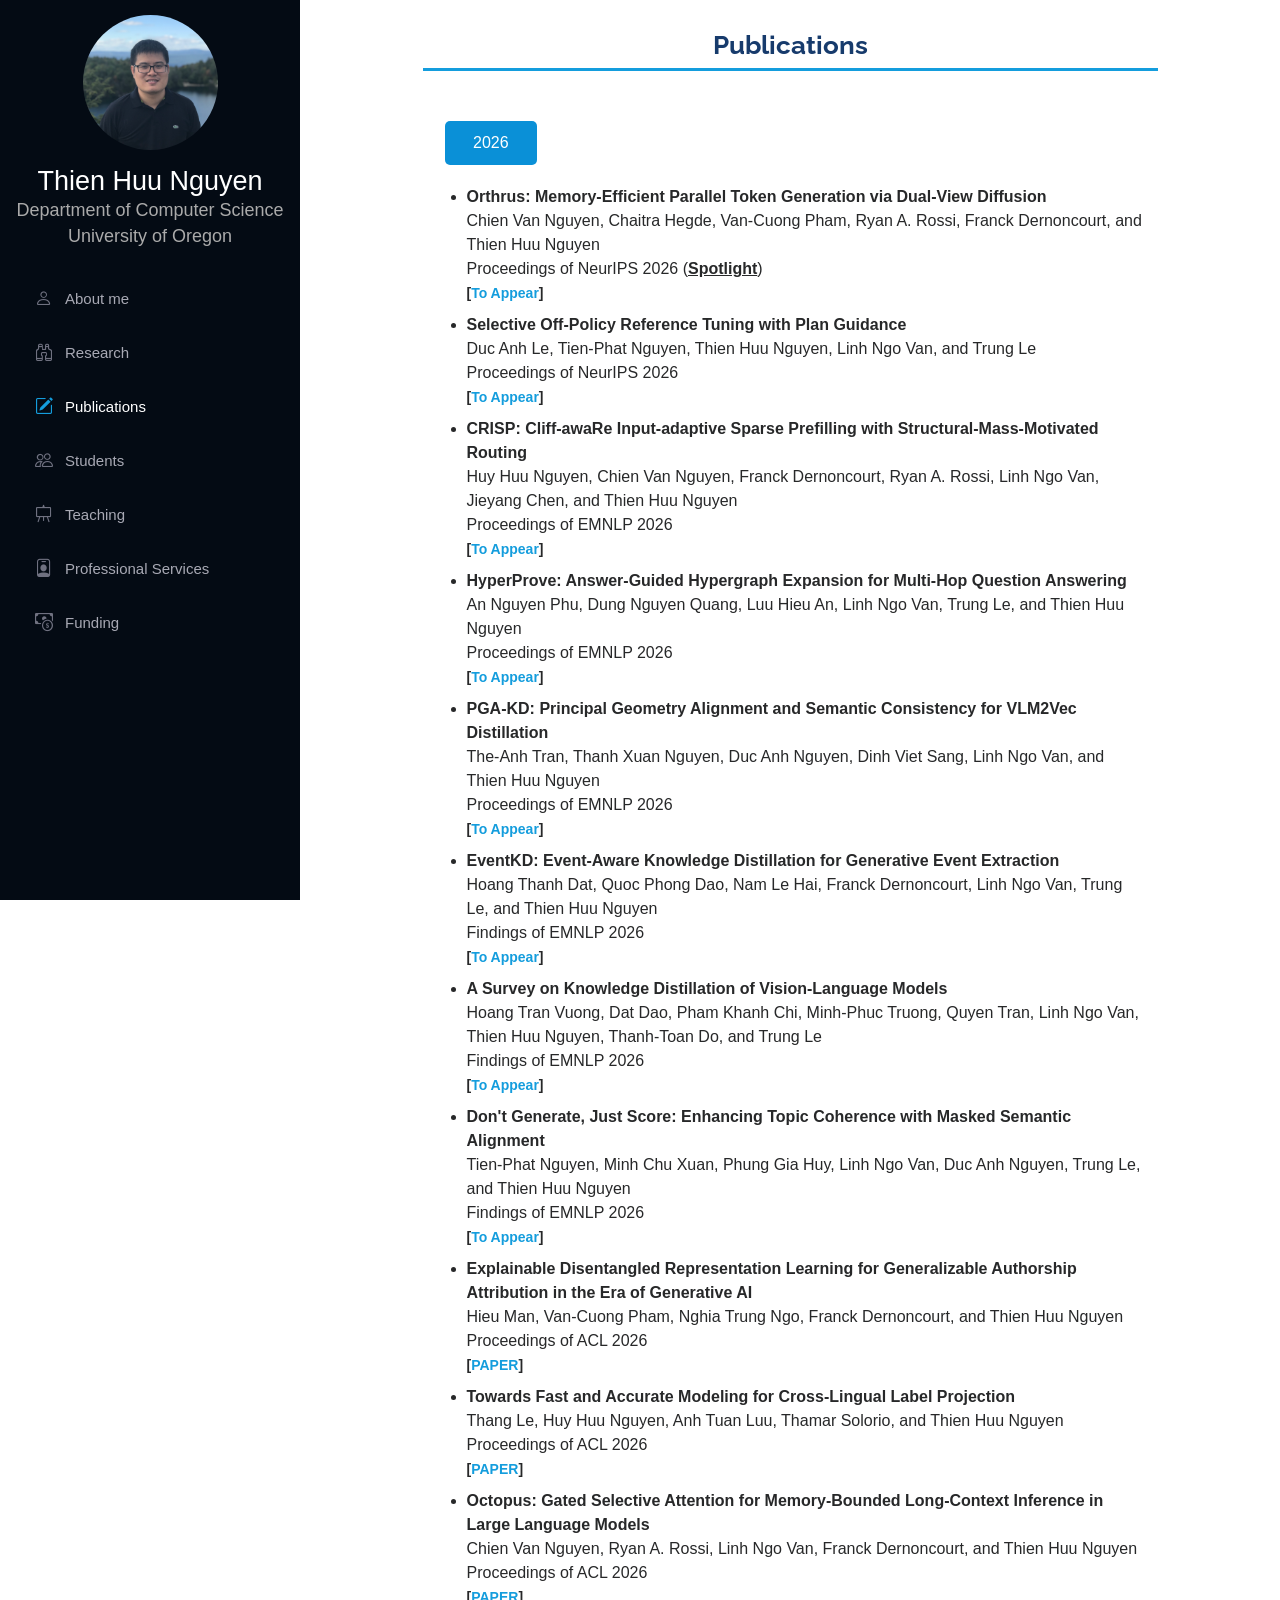
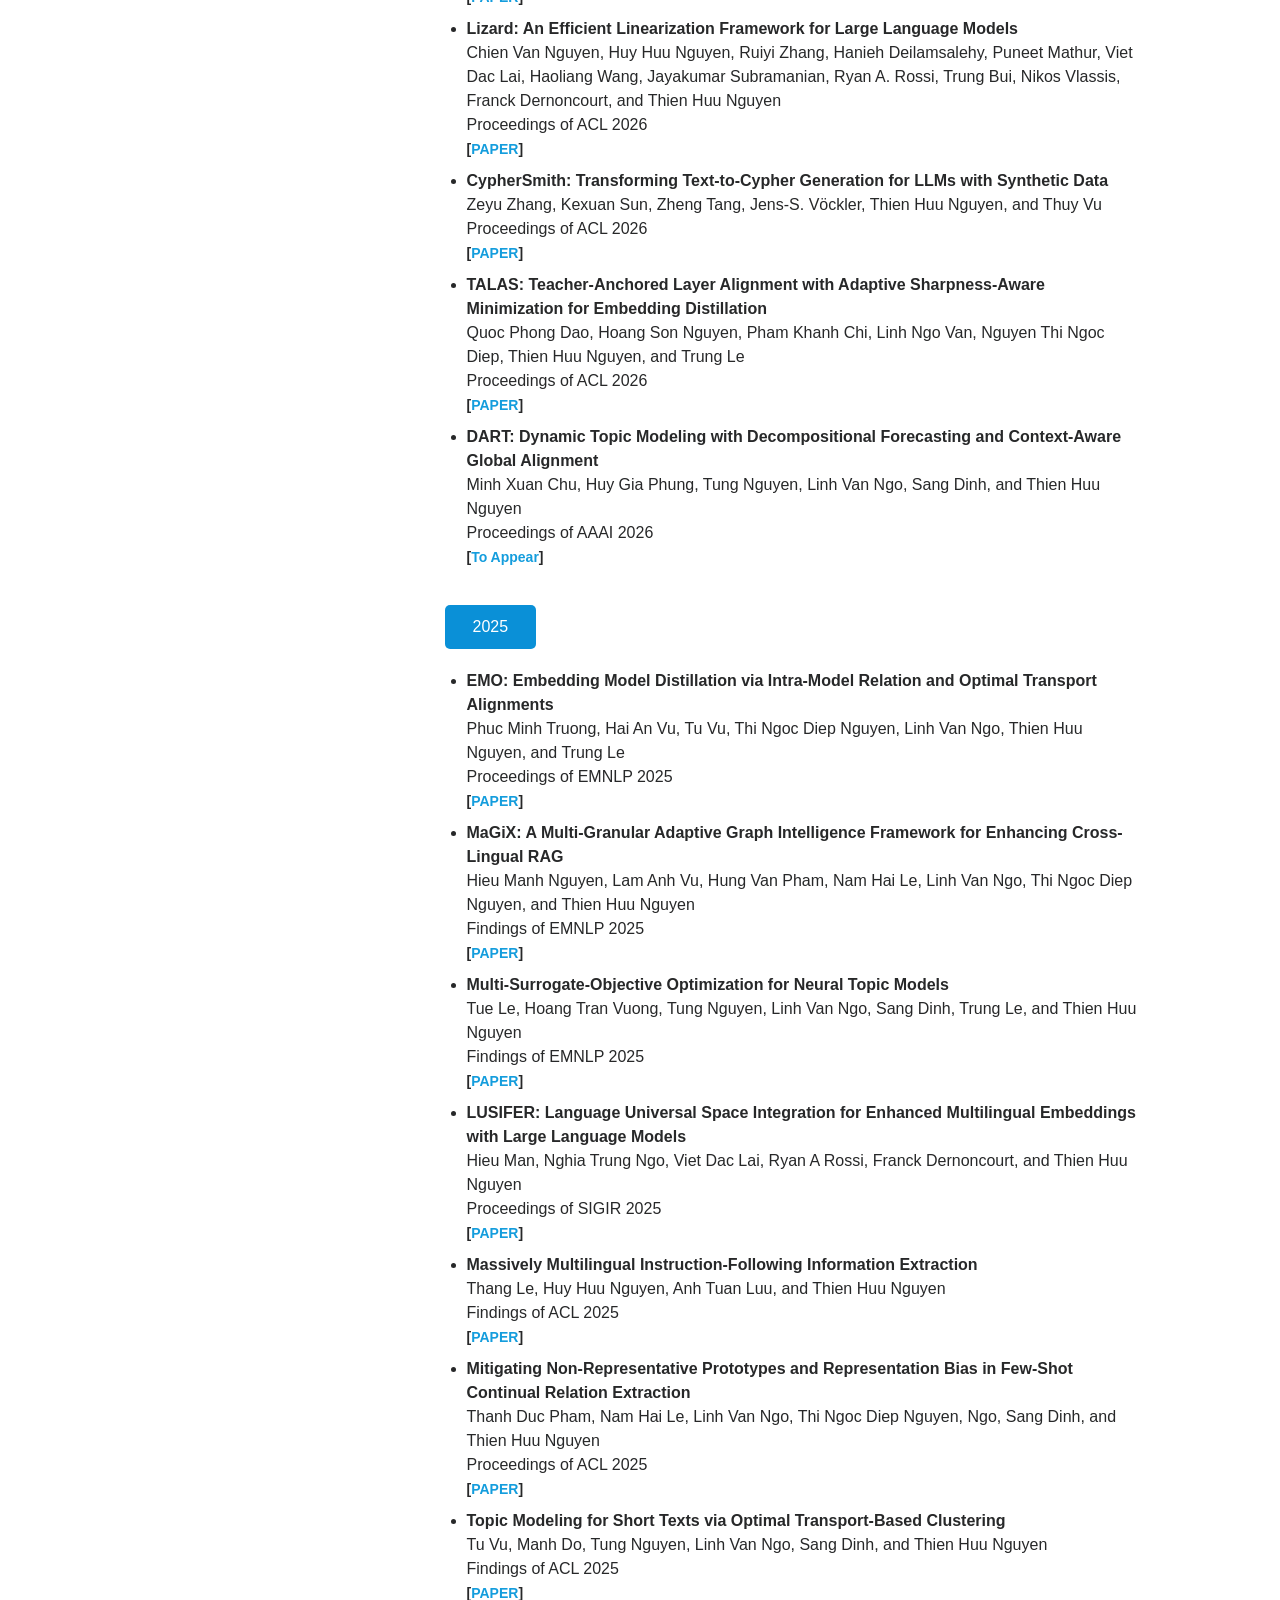
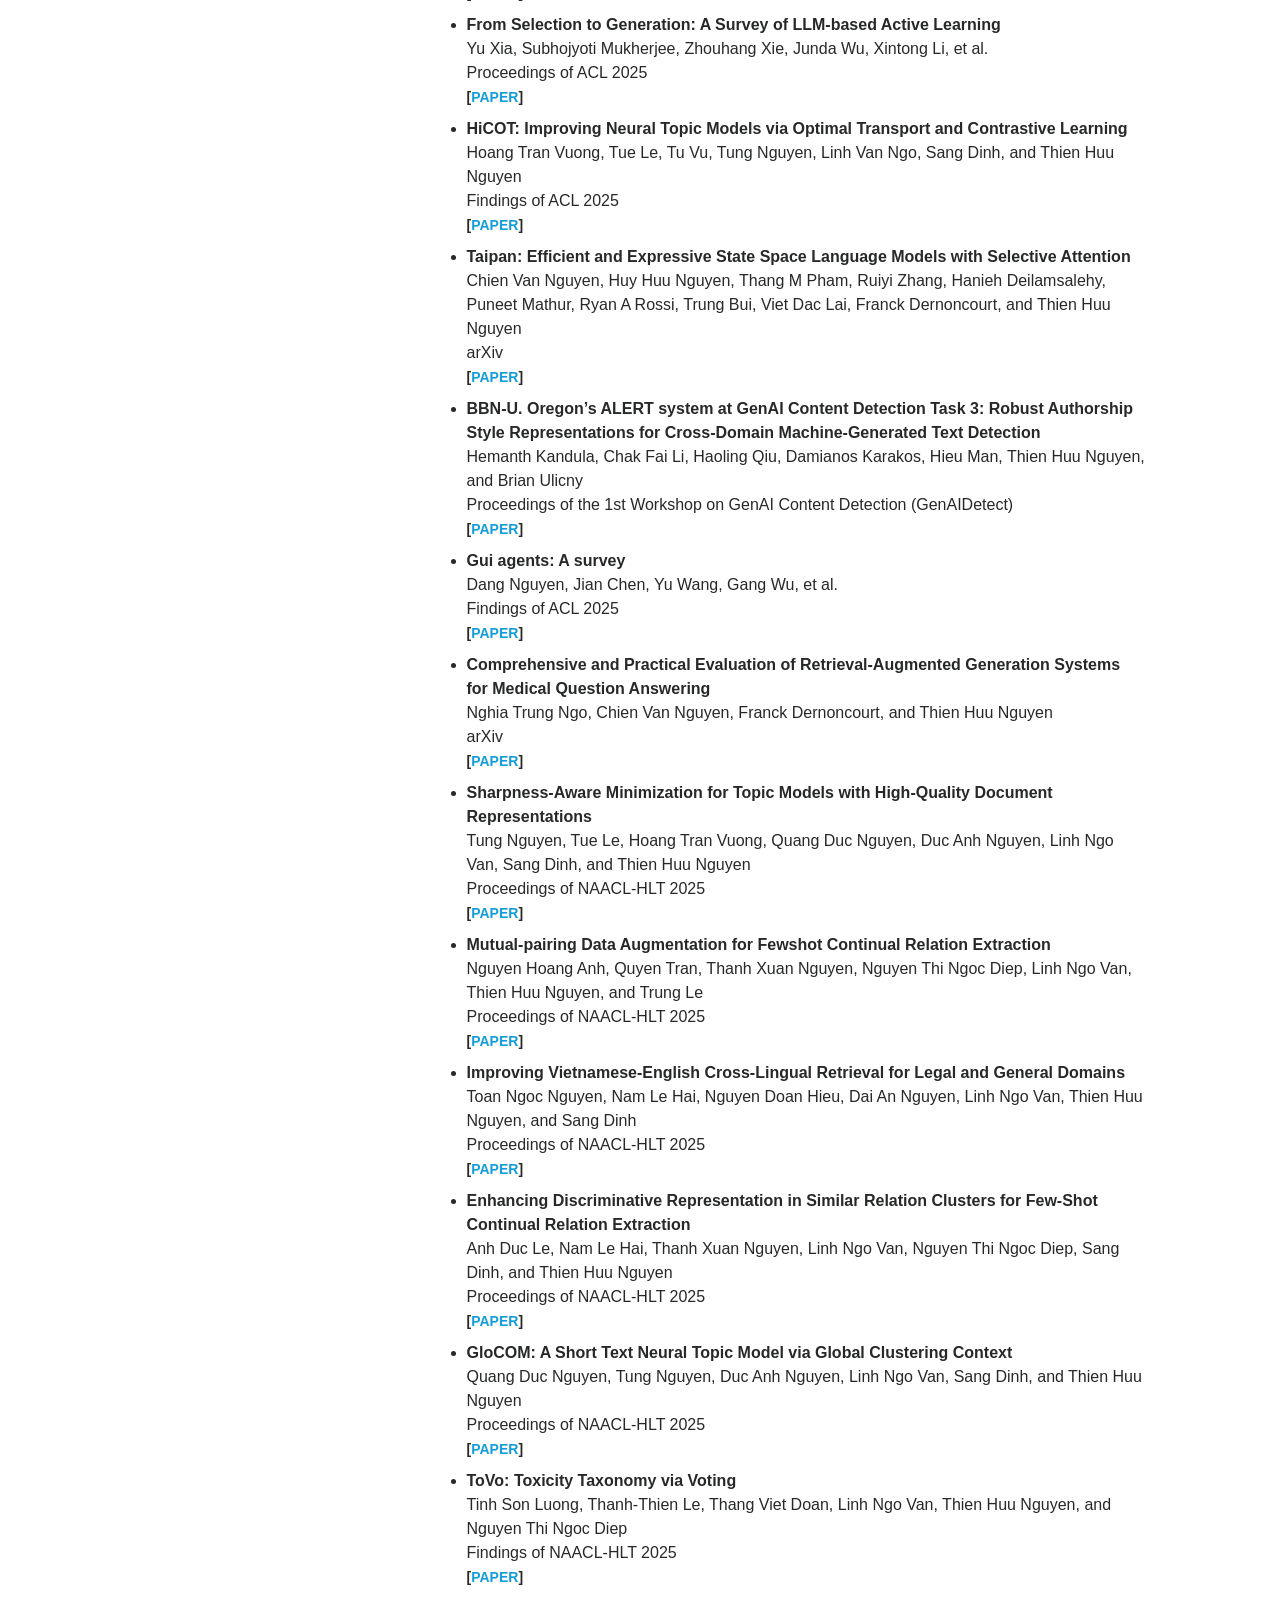
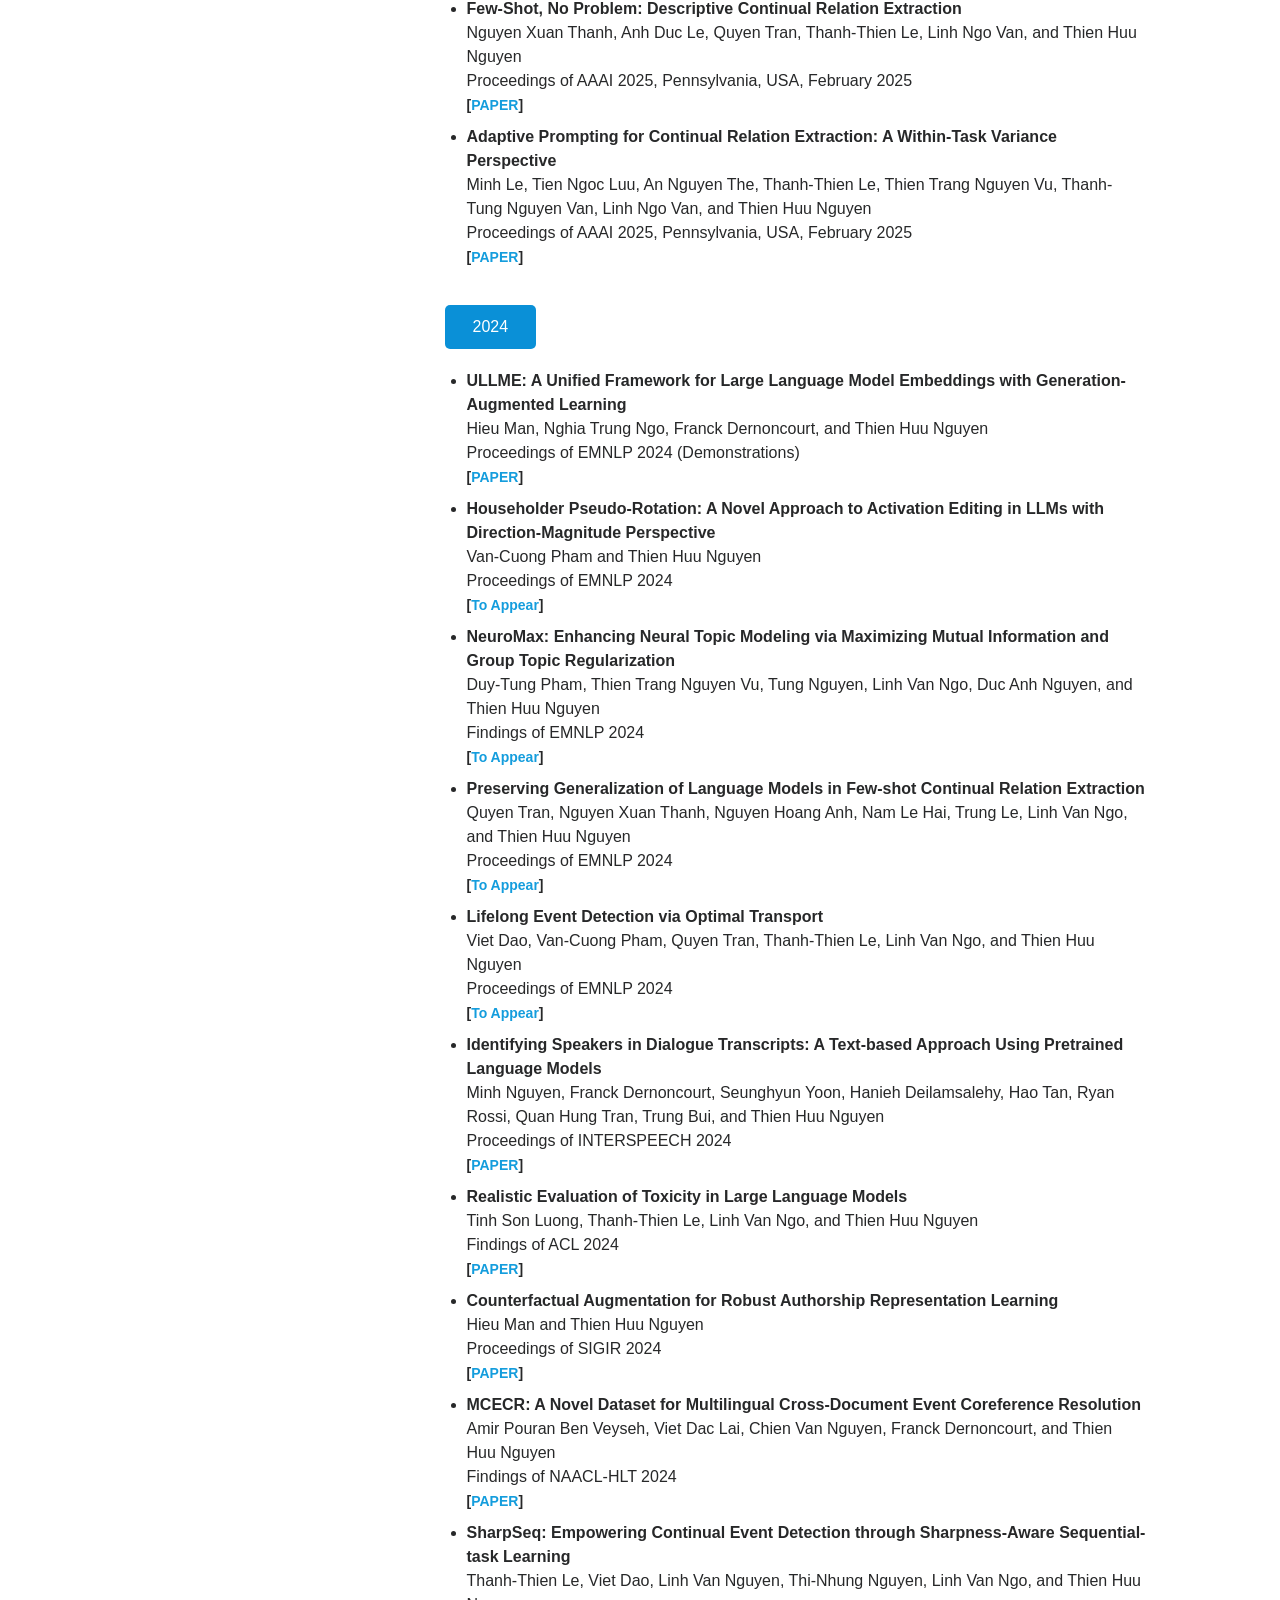
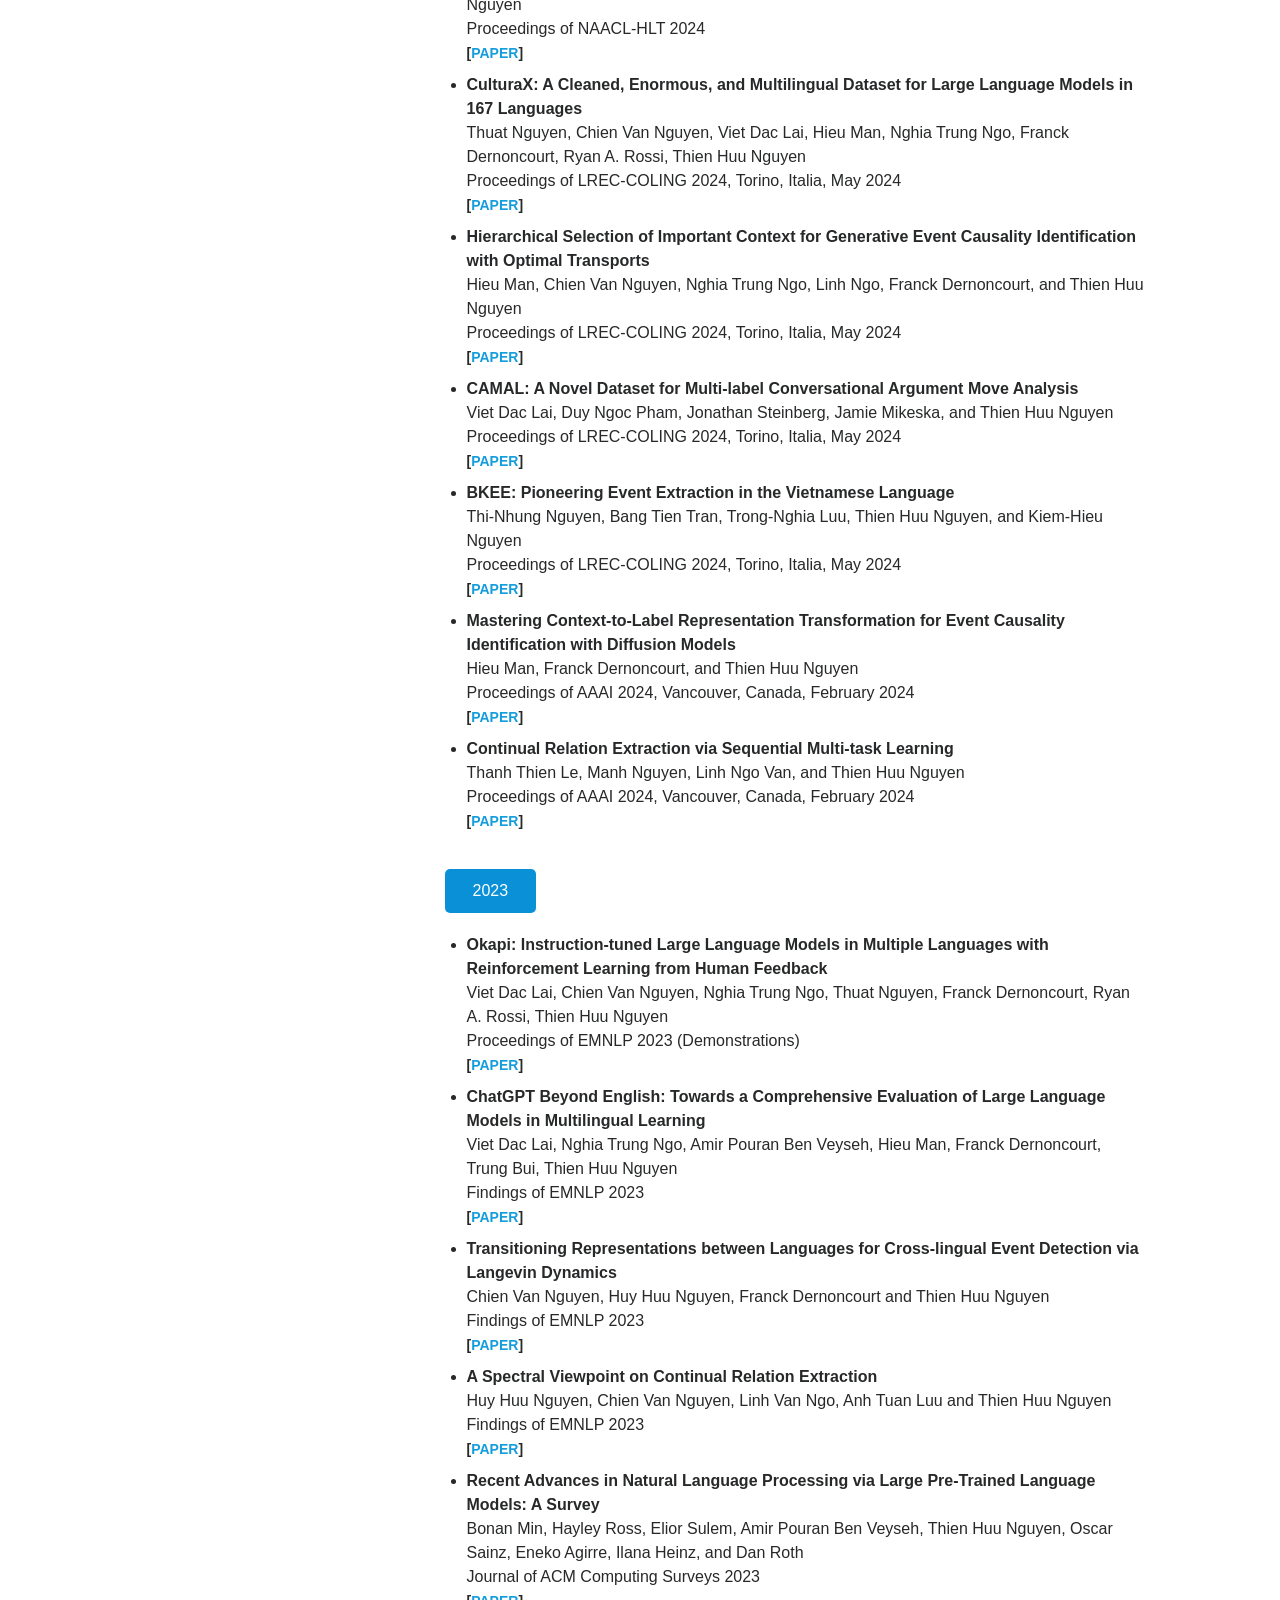
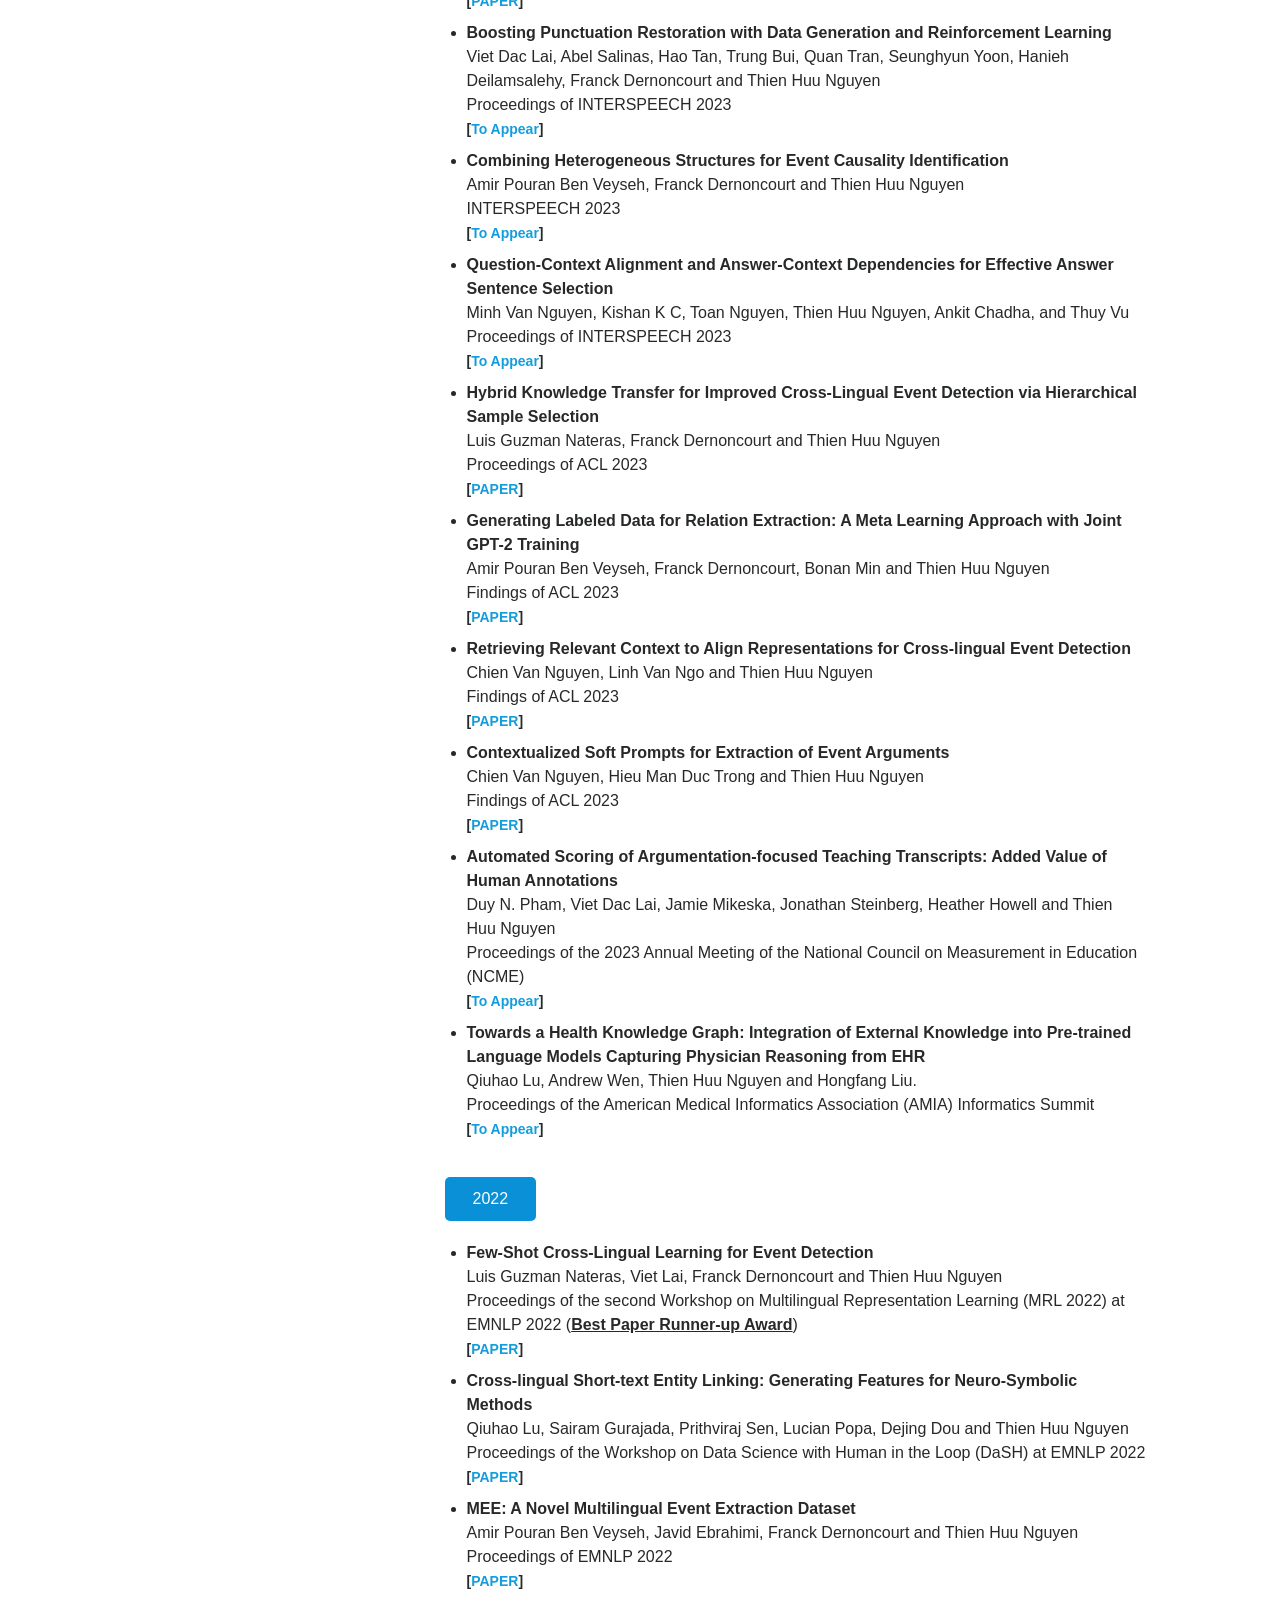
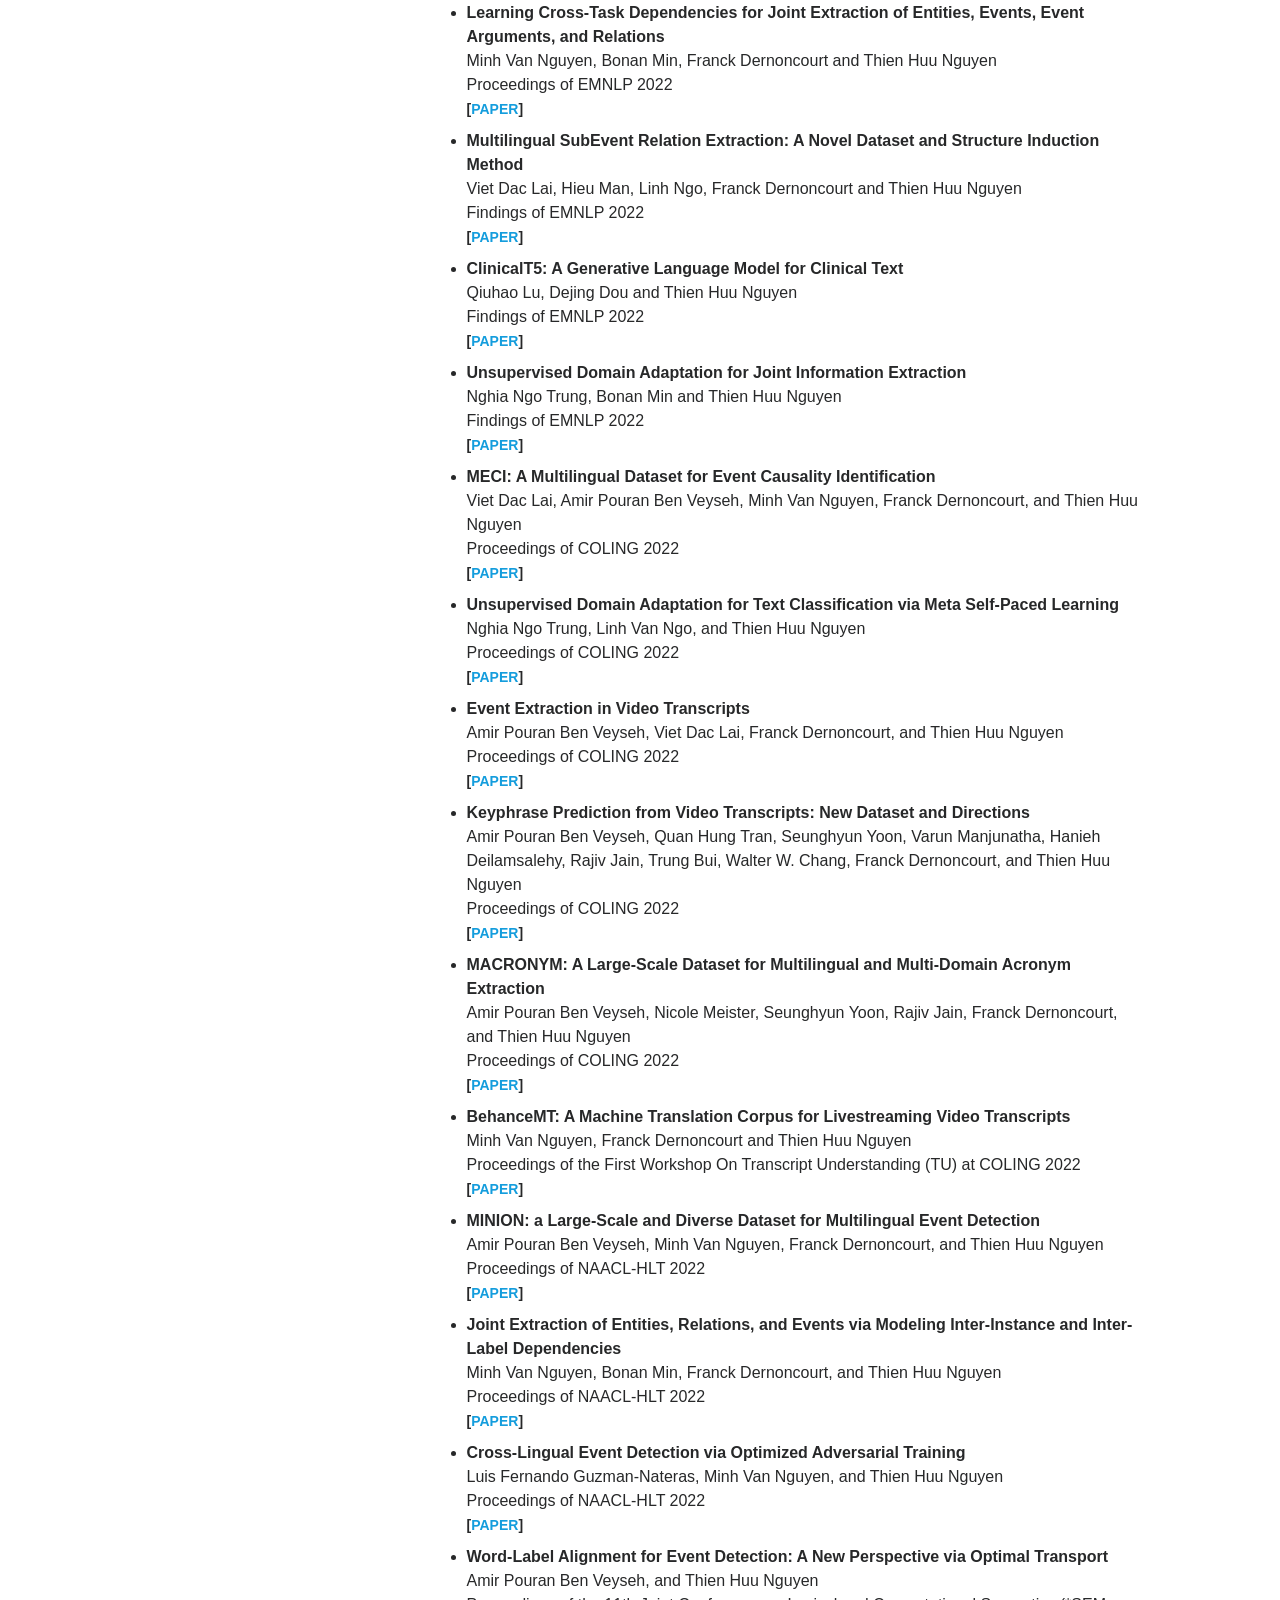
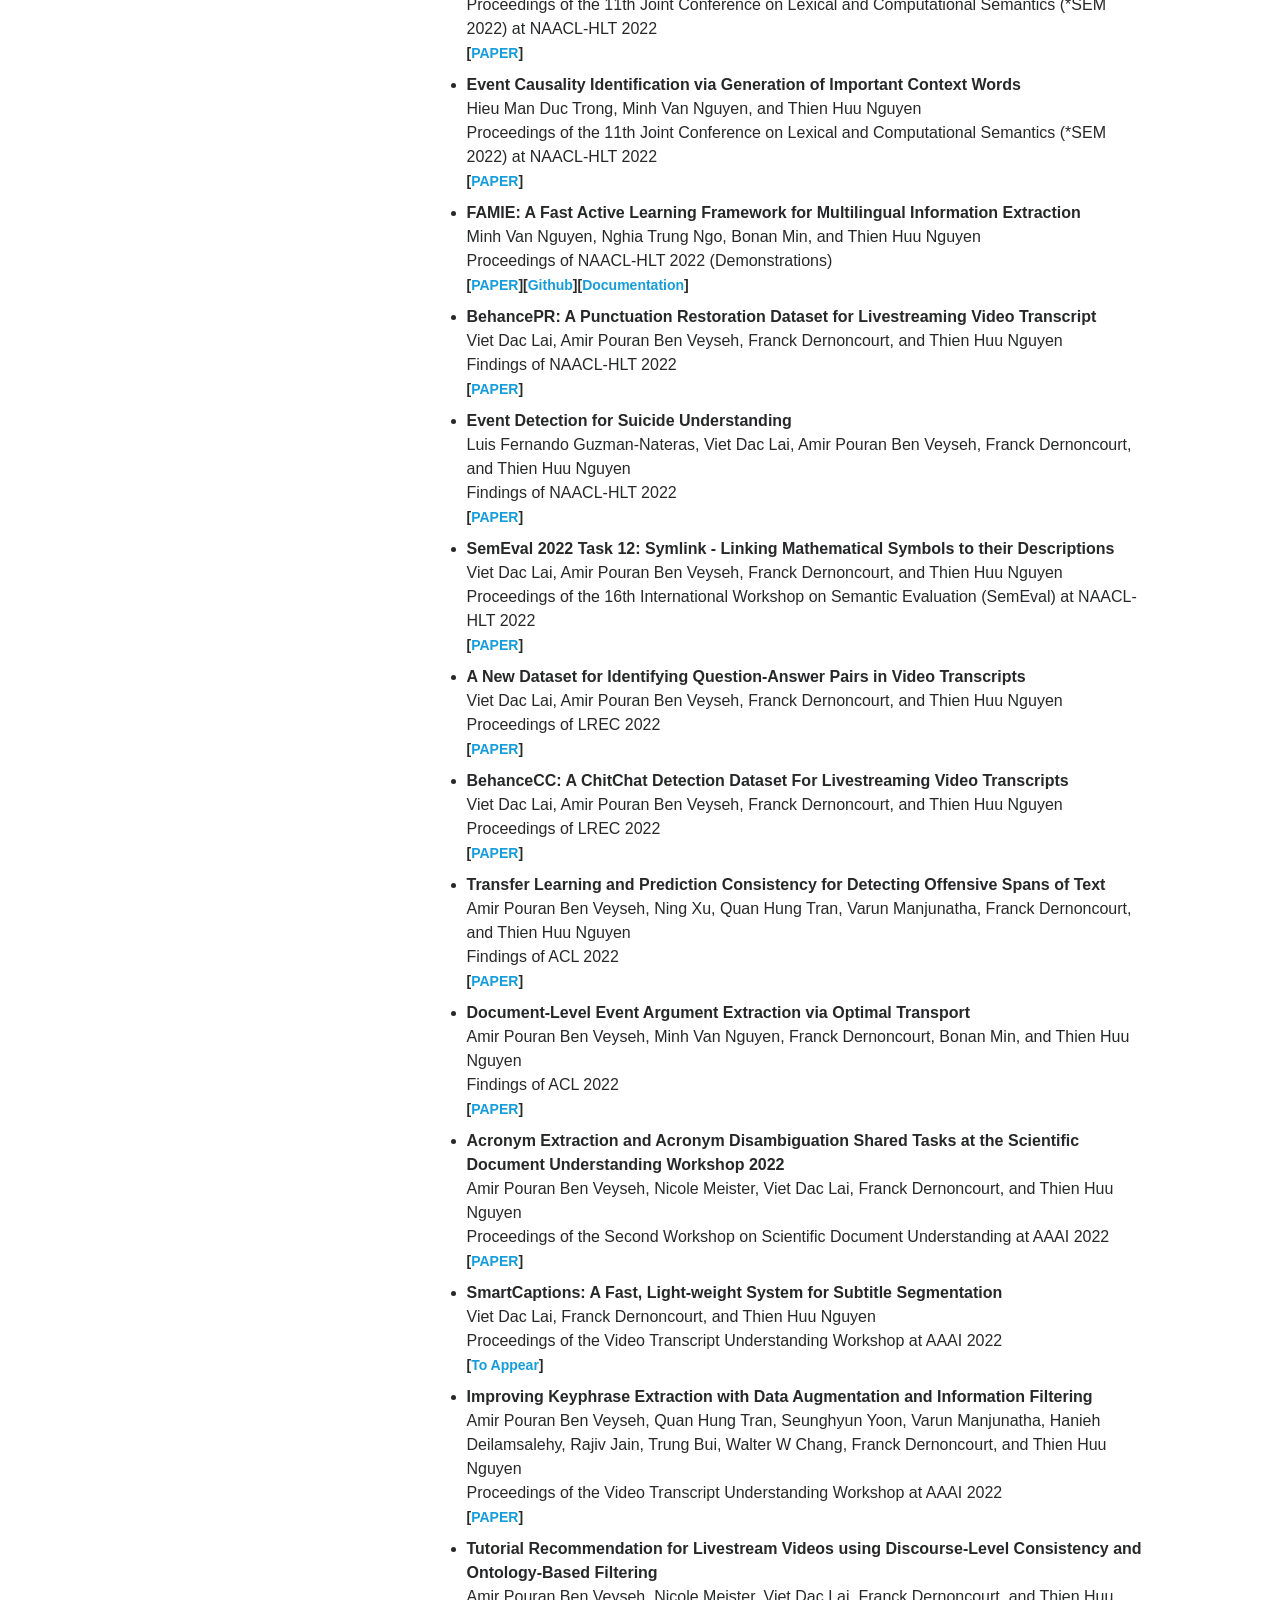
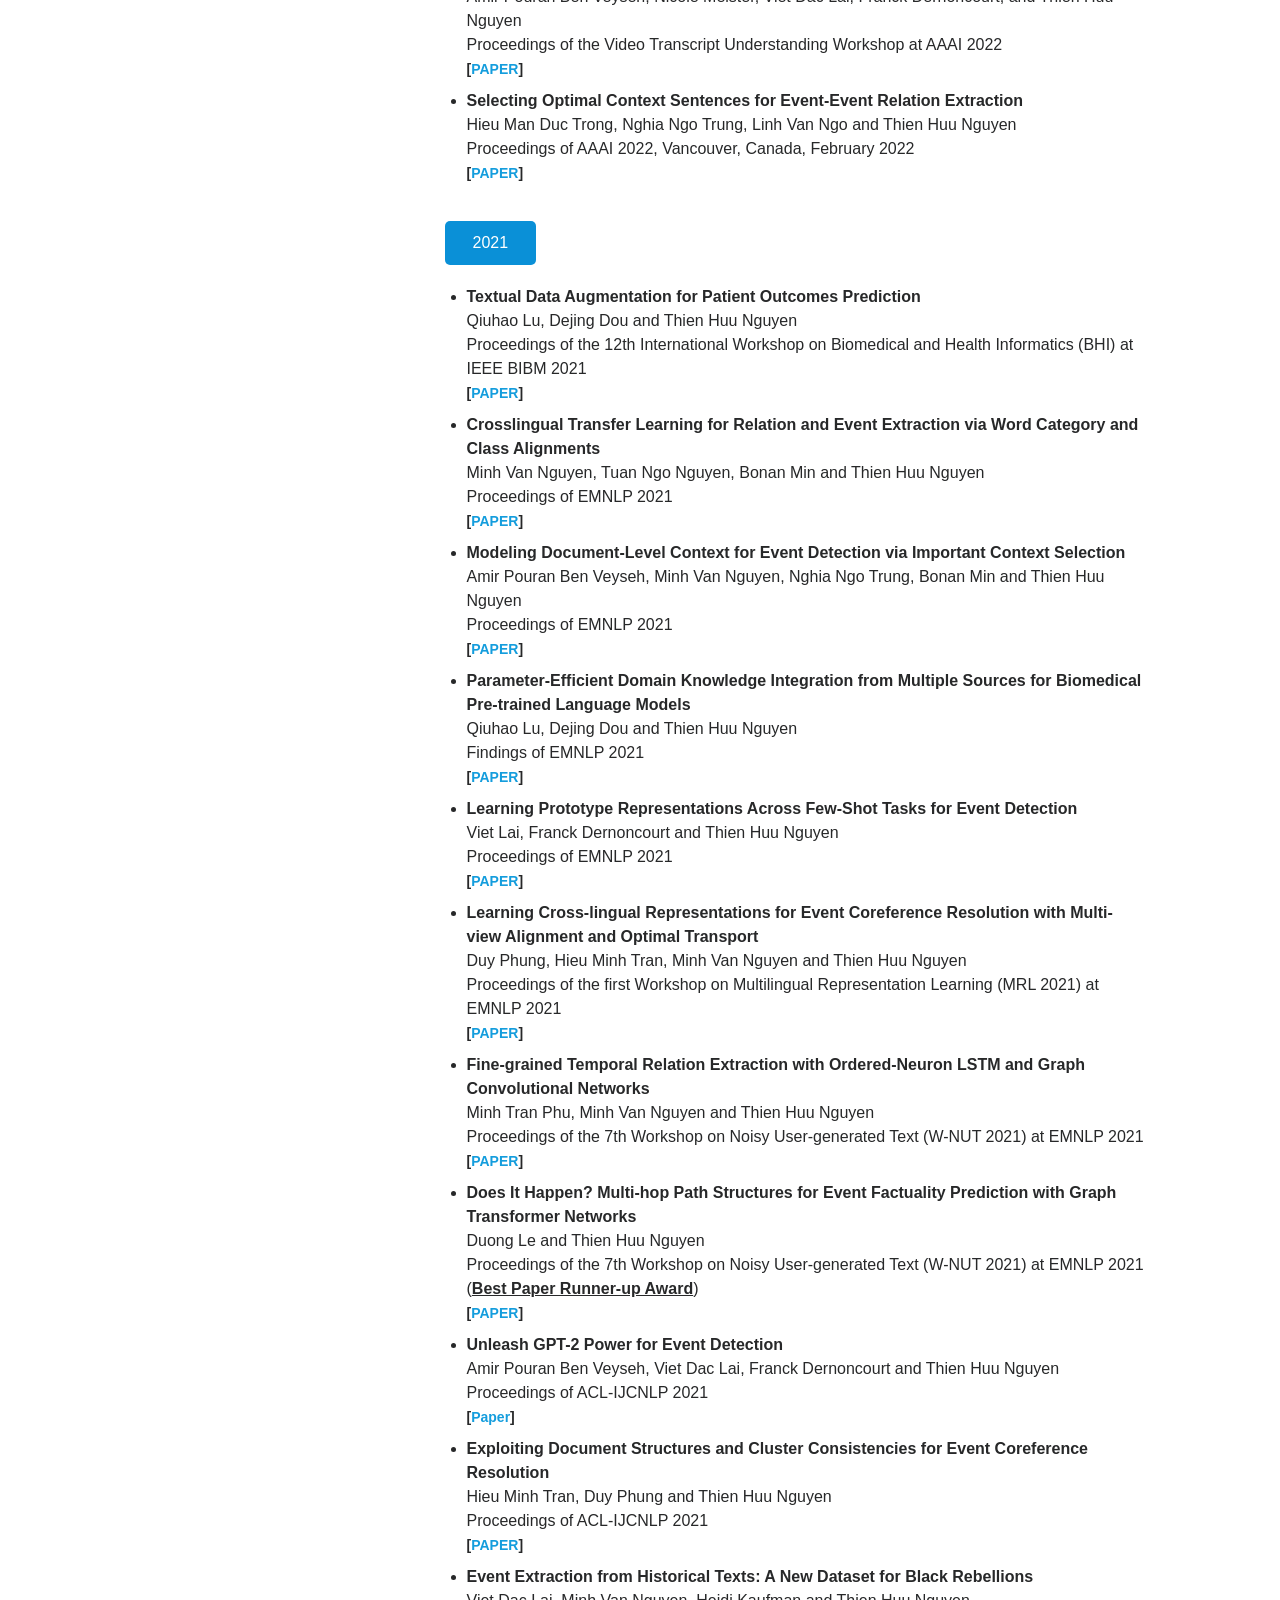
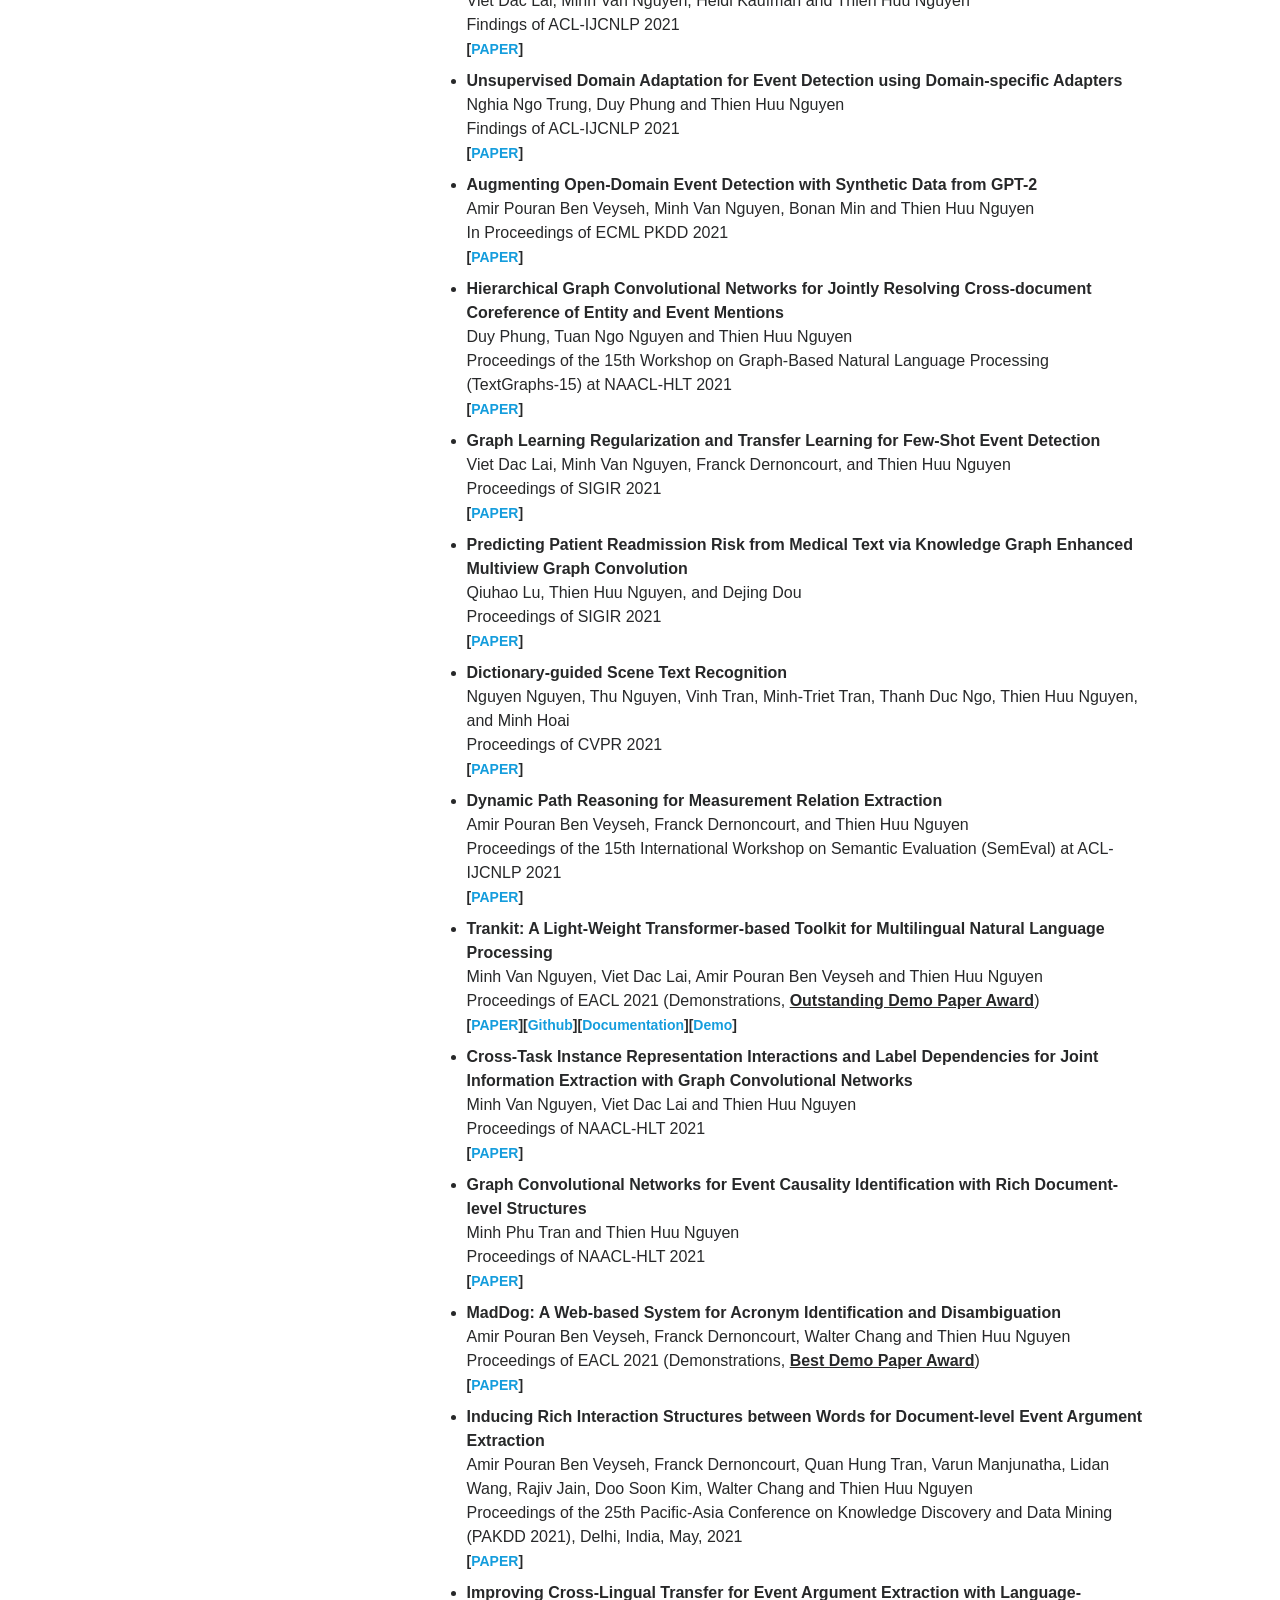
==== commit fd59c279: "Update" ====
--- a/publication.html
+++ b/publication.html
@@ -466,7 +466,15 @@
    			  [<a target="_blank" href="">To Appear</a>] &nbsp &nbsp
    			  </small></b>
                </li>
-            
+
+              <li><b>Identifying Speakers in Dialogue Transcripts: A Text-based Approach Using Pretrained Language Models</b><br>
+               Minh Nguyen, Franck Dernoncourt, Seunghyun Yoon, Hanieh Deilamsalehy, Hao Tan, Ryan Rossi, Quan Hung Tran, Trung Bui, and Thien Huu Nguyen<br>
+               Proceedings of INTERSPEECH 2024<br>
+               <b><small>
+   			  [<a target="_blank" href="https://arxiv.org/pdf/2407.12094v1">PAPER</a>] &nbsp &nbsp
+   			  </small></b>
+               </li>
+
               <li><b>Realistic Evaluation of Toxicity in Large Language Models</b><br>
                Tinh Son Luong, Thanh-Thien Le, Linh Van Ngo, and Thien Huu Nguyen<br>
                Findings of ACL 2024<br>
